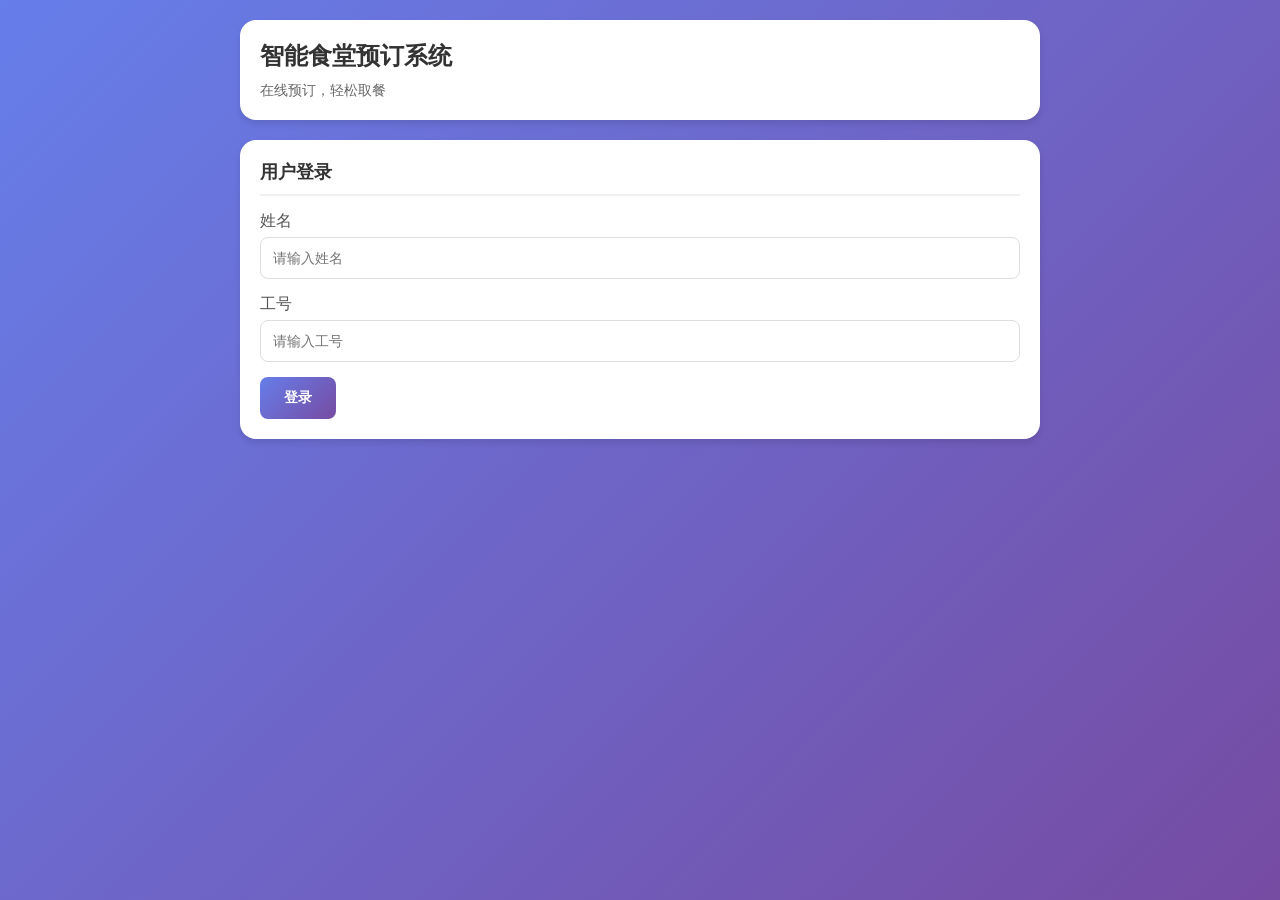
==== client/index.html @ bdd52564 "fix: 修复管理端设置失败和客户端登录问题 主要修复: 1. app.py - 静态文件配置移到 Flask 初始化时, 避免运行时修改不生效 2. app.py - 数据库初始化移到模块加载时, " ====
<!DOCTYPE html>
<html lang="zh-CN">
<head>
    <meta charset="UTF-8">
    <meta name="viewport" content="width=device-width, initial-scale=1.0">
    <title>智能食堂预订系统</title>
    <style>
        * {
            margin: 0;
            padding: 0;
            box-sizing: border-box;
        }
        
        body {
            font-family: -apple-system, BlinkMacSystemFont, 'Segoe UI', Roboto, 'Helvetica Neue', Arial, sans-serif;
            background: linear-gradient(135deg, #667eea 0%, #764ba2 100%);
            min-height: 100vh;
            padding: 20px;
        }
        
        .container {
            max-width: 800px;
            margin: 0 auto;
        }
        
        .header {
            background: white;
            border-radius: 16px;
            padding: 20px;
            margin-bottom: 20px;
            box-shadow: 0 4px 6px rgba(0,0,0,0.1);
        }
        
        .header h1 {
            color: #333;
            font-size: 24px;
            margin-bottom: 10px;
        }
        
        .header p {
            color: #666;
            font-size: 14px;
        }
        
        .card {
            background: white;
            border-radius: 16px;
            padding: 20px;
            margin-bottom: 20px;
            box-shadow: 0 4px 6px rgba(0,0,0,0.1);
        }
        
        .card-title {
            font-size: 18px;
            font-weight: 600;
            color: #333;
            margin-bottom: 15px;
            padding-bottom: 10px;
            border-bottom: 2px solid #f0f0f0;
        }
        
        .form-group {
            margin-bottom: 15px;
        }
        
        .form-group label {
            display: block;
            margin-bottom: 5px;
            color: #555;
            font-weight: 500;
        }
        
        .form-group input, .form-group select {
            width: 100%;
            padding: 12px;
            border: 1px solid #ddd;
            border-radius: 8px;
            font-size: 14px;
            transition: border-color 0.3s;
        }
        
        .form-group input:focus, .form-group select:focus {
            outline: none;
            border-color: #667eea;
        }
        
        .btn {
            background: linear-gradient(135deg, #667eea 0%, #764ba2 100%);
            color: white;
            border: none;
            padding: 12px 24px;
            border-radius: 8px;
            font-size: 14px;
            font-weight: 600;
            cursor: pointer;
            transition: transform 0.2s, box-shadow 0.2s;
        }
        
        .btn:hover {
            transform: translateY(-2px);
            box-shadow: 0 4px 12px rgba(102, 126, 234, 0.4);
        }
        
        .btn-secondary {
            background: #f5f5f5;
            color: #666;
        }
        
        .btn-secondary:hover {
            background: #e0e0e0;
            box-shadow: none;
            transform: none;
        }
        
        .message {
            padding: 12px;
            border-radius: 8px;
            margin-bottom: 15px;
            font-size: 14px;
        }
        
        .message.success {
            background: #d4edda;
            color: #155724;
            border: 1px solid #c3e6cb;
        }
        
        .message.error {
            background: #f8d7da;
            color: #721c24;
            border: 1px solid #f5c6cb;
        }
        
        .message.warning {
            background: #fff3cd;
            color: #856404;
            border: 1px solid #ffeeba;
        }
        
        .menu-grid {
            display: grid;
            grid-template-columns: repeat(auto-fill, minmax(200px, 1fr));
            gap: 15px;
        }
        
        .menu-item {
            border: 1px solid #f0f0f0;
            border-radius: 12px;
            padding: 15px;
            transition: box-shadow 0.3s;
        }
        
        .menu-item:hover {
            box-shadow: 0 4px 12px rgba(0,0,0,0.1);
        }
        
        .menu-item .name {
            font-size: 16px;
            font-weight: 600;
            color: #333;
            margin-bottom: 8px;
        }
        
        .menu-item .stock {
            font-size: 14px;
            color: #888;
            margin-bottom: 5px;
        }
        
        .menu-item .stock.low {
            color: #e74c3c;
            font-weight: 600;
        }
        
        .menu-item .limit {
            font-size: 12px;
            color: #aaa;
            margin-bottom: 5px;
        }
        
        .menu-item .nutrition {
            font-size: 12px;
            color: #27ae60;
            margin-bottom: 5px;
        }
        
        .menu-item .allergy {
            font-size: 12px;
            color: #e74c3c;
            margin-bottom: 10px;
        }
        
        .menu-item .actions {
            display: flex;
            align-items: center;
            gap: 10px;
        }
        
        .menu-item .quantity {
            width: 60px;
            padding: 6px;
            border: 1px solid #ddd;
            border-radius: 6px;
            text-align: center;
        }
        
        .search-bar {
            display: flex;
            gap: 10px;
            margin-bottom: 15px;
        }
        
        .search-bar input {
            flex: 1;
            padding: 12px;
            border: 1px solid #ddd;
            border-radius: 8px;
            font-size: 14px;
        }
        
        .order-list {
            margin-top: 15px;
        }
        
        .order-item {
            border: 1px solid #f0f0f0;
            border-radius: 12px;
            padding: 15px;
            margin-bottom: 10px;
        }
        
        .order-item .order-header {
            display: flex;
            justify-content: space-between;
            align-items: center;
            margin-bottom: 10px;
        }
        
        .order-item .order-id {
            font-size: 14px;
            font-weight: 600;
            color: #667eea;
        }
        
        .order-item .status {
            font-size: 12px;
            padding: 4px 8px;
            border-radius: 20px;
        }
        
        .status.pending {
            background: #fff3cd;
            color: #856404;
        }
        
        .status.taken {
            background: #d4edda;
            color: #155724;
        }
        
        .status.cancelled {
            background: #f8d7da;
            color: #721c24;
        }
        
        .status.overtime {
            background: #eee;
            color: #666;
        }
        
        .order-item .details {
            font-size: 14px;
            color: #666;
            margin-bottom: 5px;
        }
        
        .order-item .pickup-code {
            font-size: 16px;
            font-weight: 600;
            color: #e74c3c;
            margin-top: 10px;
            padding: 10px;
            background: #fafafa;
            border-radius: 8px;
            text-align: center;
        }
        
        .tabs {
            display: flex;
            gap: 10px;
            margin-bottom: 20px;
            overflow-x: auto;
        }
        
        .tab {
            padding: 10px 20px;
            border-radius: 8px;
            cursor: pointer;
            font-size: 14px;
            font-weight: 500;
            background: white;
            color: #666;
            transition: all 0.3s;
            white-space: nowrap;
        }
        
        .tab.active {
            background: linear-gradient(135deg, #667eea 0%, #764ba2 100%);
            color: white;
        }
        
        .hidden {
            display: none !important;
        }
        
        .user-info {
            display: flex;
            justify-content: space-between;
            align-items: center;
            margin-bottom: 15px;
        }
        
        .user-info .name {
            font-size: 16px;
            font-weight: 600;
            color: #333;
        }
        
        .user-info .employee-id {
            font-size: 14px;
            color: #888;
        }
        
        .user-info .logout {
            font-size: 13px;
            color: #e74c3c;
            cursor: pointer;
        }
        
        .loading {
            text-align: center;
            padding: 20px;
            color: #888;
        }
        
        .suggestion-card {
            background: linear-gradient(135deg, #e8f5e9 0%, #c8e6c9 100%);
            border-radius: 12px;
            padding: 15px;
            margin-bottom: 10px;
        }
        
        .suggestion-card .title {
            font-size: 14px;
            font-weight: 600;
            color: #155724;
            margin-bottom: 8px;
        }
        
        .suggestion-card .content {
            font-size: 13px;
            color: #2d5a34;
        }
        
        .reminder-modal {
            position: fixed;
            top: 50%;
            left: 50%;
            transform: translate(-50%, -50%);
            background: white;
            border-radius: 16px;
            padding: 30px;
            box-shadow: 0 10px 40px rgba(0,0,0,0.2);
            z-index: 1000;
            max-width: 400px;
            width: 90%;
        }
        
        .reminder-modal .close-btn {
            float: right;
            font-size: 24px;
            cursor: pointer;
            color: #999;
        }
        
        .reminder-modal .close-btn:hover {
            color: #333;
        }
        
        .reminder-modal h3 {
            color: #333;
            margin-bottom: 15px;
        }
        
        .reminder-modal .reminder-content {
            font-size: 14px;
            color: #666;
            line-height: 1.6;
        }
        
        .overlay {
            position: fixed;
            top: 0;
            left: 0;
            right: 0;
            bottom: 0;
            background: rgba(0,0,0,0.5);
            z-index: 999;
        }
        
        .history-filter {
            display: flex;
            gap: 10px;
            margin-bottom: 15px;
            flex-wrap: wrap;
        }
        
        .history-filter input {
            padding: 8px 12px;
            border: 1px solid #ddd;
            border-radius: 6px;
            font-size: 13px;
        }
    </style>
</head>
<body>
    <div class="container">
        <div class="header">
            <h1>智能食堂预订系统</h1>
            <p>在线预订，轻松取餐</p>
        </div>

        <div id="bind-section" class="card">
            <div class="card-title">用户登录</div>
            <div id="bind-message"></div>
            <div class="form-group">
                <label>姓名</label>
                <input type="text" id="bind-name" placeholder="请输入姓名">
            </div>
            <div class="form-group">
                <label>工号</label>
                <input type="text" id="bind-employee-id" placeholder="请输入工号">
            </div>
            <button class="btn" onclick="bindUser()">登录</button>
        </div>

        <div id="main-section" class="card hidden">
            <div class="user-info">
                <div>
                    <div class="name" id="user-name"></div>
                    <div class="employee-id" id="user-employee-id"></div>
                </div>
                <div class="logout" onclick="logout()">退出</div>
            </div>
            
            <div class="tabs">
                <div class="tab active" onclick="switchTab('menu')">今日菜单</div>
                <div class="tab" onclick="switchTab('order')">我的订单</div>
                <div class="tab" onclick="switchTab('history')">历史订单</div>
                <div class="tab" onclick="switchTab('health')">饮食建议</div>
            </div>

            <div id="menu-tab">
                <div class="search-bar">
                    <input type="text" id="search-input" placeholder="搜索菜品..." onkeyup="searchDish()">
                    <button class="btn" onclick="searchDish()">搜索</button>
                    <button class="btn btn-secondary" onclick="loadMenu()">刷新菜单</button>
                </div>
                <div id="search-results"></div>
                <div id="menu-container" class="menu-grid"></div>
                <div id="menu-loading" class="loading">加载中...</div>
            </div>

            <div id="order-tab" class="hidden">
                <button class="btn btn-secondary" onclick="loadOrders()">刷新订单</button>
                <div id="order-container" class="order-list"></div>
                <div id="order-loading" class="loading">加载中...</div>
            </div>

            <div id="history-tab" class="hidden">
                <div class="history-filter">
                    <input type="date" id="history-start" placeholder="开始日期">
                    <input type="date" id="history-end" placeholder="结束日期">
                    <button class="btn btn-secondary" onclick="loadOrderHistory()">查询</button>
                </div>
                <div id="history-container" class="order-list"></div>
                <div id="history-loading" class="loading">加载中...</div>
            </div>

            <div id="health-tab" class="hidden">
                <button class="btn btn-secondary" onclick="loadDietarySuggestion()">获取建议</button>
                <div id="suggestion-container"></div>
                <div id="suggestion-loading" class="loading">加载中...</div>
            </div>
        </div>
    </div>

    <div id="reminder-overlay" class="overlay hidden" onclick="closeReminder()"></div>
    <div id="reminder-modal" class="reminder-modal hidden">
        <span class="close-btn" onclick="closeReminder()">&times;</span>
        <h3>⏰ 取餐提醒</h3>
        <div id="reminder-content" class="reminder-content"></div>
    </div>

    <script>
        const API_BASE = '';
        let currentUserId = null;
        let currentUserName = null;
        let currentEmployeeId = null;
        let currentMenu = [];

        function showMessage(elementId, message, type) {
            const el = document.getElementById(elementId);
            el.innerHTML = `<div class="message ${type}">${message}</div>`;
            setTimeout(() => {
                el.innerHTML = '';
            }, 3000);
        }

        async function bindUser() {
            const name = document.getElementById('bind-name').value.trim();
            const employeeId = document.getElementById('bind-employee-id').value.trim();

            if (!name || !employeeId) {
                showMessage('bind-message', '请填写姓名和工号', 'error');
                return;
            }

            // 用工号作为 user_id，用户无需自己编 ID
            const userId = 'u_' + employeeId;

            try {
                const response = await fetch(`${API_BASE}/api/bind`, {
                    method: 'POST',
                    headers: { 'Content-Type': 'application/json' },
                    body: JSON.stringify({ user_id: userId, name, employee_id: employeeId })
                });
                const data = await response.json();

                if (data.success) {
                    showMessage('bind-message', data.message, 'success');
                    localStorage.setItem('canteen_user_id', userId);
                    localStorage.setItem('canteen_user_name', name);
                    localStorage.setItem('canteen_employee_id', employeeId);
                    login(userId, name, employeeId);
                } else {
                    showMessage('bind-message', data.message, 'error');
                }
            } catch (error) {
                showMessage('bind-message', '网络错误，请检查服务是否启动', 'error');
            }
        }

        function login(userId, name, employeeId) {
            currentUserId = userId;
            currentUserName = name;
            currentEmployeeId = employeeId;

            document.getElementById('user-name').textContent = `欢迎，${name}`;
            document.getElementById('user-employee-id').textContent = `工号：${employeeId}`;

            document.getElementById('bind-section').classList.add('hidden');
            document.getElementById('main-section').classList.remove('hidden');

            loadMenu();
            checkPickupReminder();
            setInterval(checkPickupReminder, 60000);
        }

        function logout() {
            localStorage.removeItem('canteen_user_id');
            localStorage.removeItem('canteen_user_name');
            localStorage.removeItem('canteen_employee_id');
            currentUserId = null;
            currentUserName = null;
            currentEmployeeId = null;

            document.getElementById('bind-section').classList.remove('hidden');
            document.getElementById('main-section').classList.add('hidden');
            document.getElementById('bind-name').value = '';
            document.getElementById('bind-employee-id').value = '';
        }

        async function loadMenu() {
            document.getElementById('menu-loading').classList.remove('hidden');
            document.getElementById('menu-container').innerHTML = '';
            document.getElementById('search-results').innerHTML = '';

            try {
                const response = await fetch(`${API_BASE}/api/menu`);
                const data = await response.json();

                if (data.success) {
                    currentMenu = data.data;
                    renderMenu(currentMenu);
                } else {
                    document.getElementById('menu-container').innerHTML = `<div class="loading">${data.message}</div>`;
                }
            } catch (error) {
                document.getElementById('menu-container').innerHTML = `<div class="loading">加载失败，请稍后重试</div>`;
            } finally {
                document.getElementById('menu-loading').classList.add('hidden');
            }
        }

        function renderMenu(dishes) {
            const container = document.getElementById('menu-container');
            container.innerHTML = '';

            if (dishes.length === 0) {
                container.innerHTML = `<div class="loading">今日暂无菜品</div>`;
                return;
            }

            dishes.forEach(dish => {
                const stockClass = dish.remaining <= 5 ? 'low' : '';
                const item = document.createElement('div');
                item.className = 'menu-item';
                
                let nutritionHtml = '';
                if (dish.nutrition_info) {
                    try {
                        const nutrition = JSON.parse(dish.nutrition_info);
                        nutritionHtml = `<div class="nutrition">热量: ${nutrition.cal || 0} kcal | 糖分: ${nutrition.sugar || 0}g</div>`;
                    } catch(e) {}
                }

                item.innerHTML = `
                    <div class="name">${dish.name}</div>
                    <div class="stock ${stockClass}">剩余 ${dish.remaining} 份</div>
                    <div class="limit">每人限购 ${dish.limit_per_person} 份</div>
                    ${nutritionHtml}
                    ${dish.allergy_tag ? `<div class="allergy">过敏原：${dish.allergy_tag}</div>` : ''}
                    <div class="actions">
                        <input type="number" class="quantity" value="1" min="1" max="${dish.limit_per_person}">
                        <button class="btn" onclick="placeOrder('${dish.name}', this)">下单</button>
                    </div>
                `;
                container.appendChild(item);
            });
        }

        async function searchDish() {
            const keyword = document.getElementById('search-input').value.trim();
            if (!keyword) {
                document.getElementById('search-results').innerHTML = '';
                renderMenu(currentMenu);
                return;
            }

            try {
                const response = await fetch(`${API_BASE}/api/search_dish?keyword=${encodeURIComponent(keyword)}`);
                const data = await response.json();

                if (data.success) {
                    if (data.type === 'exact' || data.type === 'single') {
                        const dish = currentMenu.find(d => d.name === data.dish);
                        renderMenu(dish ? [dish] : []);
                        document.getElementById('search-results').innerHTML = '';
                    } else if (data.type === 'multiple') {
                        document.getElementById('search-results').innerHTML = `
                            <div class="message warning">
                                找到多个匹配结果：${data.matches.join('、')}，请继续输入精确名称
                            </div>
                        `;
                        renderMenu(currentMenu.filter(d => data.matches.includes(d.name)));
                    }
                } else {
                    document.getElementById('search-results').innerHTML = `<div class="message error">${data.message}</div>`;
                    renderMenu([]);
                }
            } catch (error) {
                showMessage('search-results', '搜索失败', 'error');
            }
        }

        async function placeOrder(dishName, btnElement) {
            const quantityInput = btnElement.previousElementSibling;
            const quantity = parseInt(quantityInput.value);

            if (!currentUserId) {
                alert('请先绑定身份');
                return;
            }

            if (!quantity || quantity <= 0) {
                alert('请输入有效数量');
                return;
            }

            try {
                const response = await fetch(`${API_BASE}/api/order`, {
                    method: 'POST',
                    headers: { 'Content-Type': 'application/json' },
                    body: JSON.stringify({ user_id: currentUserId, dish_name: dishName, quantity })
                });
                const data = await response.json();

                if (data.success) {
                    alert(data.message);
                    loadMenu();
                    loadOrders();
                } else {
                    alert(data.message);
                }
            } catch (error) {
                alert('下单失败，请稍后重试');
            }
        }

        async function loadOrders() {
            if (!currentUserId) return;

            document.getElementById('order-loading').classList.remove('hidden');
            document.getElementById('order-container').innerHTML = '';

            try {
                const response = await fetch(`${API_BASE}/api/user_orders?user_id=${currentUserId}`);
                const data = await response.json();

                if (data.success) {
                    renderOrders(data.data);
                } else {
                    document.getElementById('order-container').innerHTML = `<div class="loading">${data.message}</div>`;
                }
            } catch (error) {
                document.getElementById('order-container').innerHTML = `<div class="loading">加载失败，请稍后重试</div>`;
            } finally {
                document.getElementById('order-loading').classList.add('hidden');
            }
        }

        function renderOrders(orders) {
            const container = document.getElementById('order-container');
            container.innerHTML = '';

            if (orders.length === 0) {
                container.innerHTML = `<div class="loading">今日暂无订单</div>`;
                return;
            }

            orders.forEach(order => {
                const item = document.createElement('div');
                item.className = 'order-item';
                item.innerHTML = `
                    <div class="order-header">
                        <span class="order-id">${order.order_id}</span>
                        <span class="status ${order.status}">${getStatusText(order.status)}</span>
                    </div>
                    <div class="details">菜品：${order.dish_name} × ${order.quantity}</div>
                    <div class="details">下单时间：${order.order_time}</div>
                    <div class="details">取餐截止：${order.take_deadline}</div>
                    ${order.status === 'pending' ? `<div class="pickup-code">取餐凭证：${order.pickup_code}</div>` : ''}
                `;
                container.appendChild(item);
            });
        }

        async function loadOrderHistory() {
            if (!currentUserId) return;

            const startDate = document.getElementById('history-start').value;
            const endDate = document.getElementById('history-end').value;

            document.getElementById('history-loading').classList.remove('hidden');
            document.getElementById('history-container').innerHTML = '';

            try {
                let url = `${API_BASE}/api/user_orders/history?user_id=${currentUserId}`;
                if (startDate) url += `&start_date=${startDate}`;
                if (endDate) url += `&end_date=${endDate}`;

                const response = await fetch(url);
                const data = await response.json();

                if (data.success) {
                    renderOrders(data.data);
                } else {
                    document.getElementById('history-container').innerHTML = `<div class="loading">${data.message}</div>`;
                }
            } catch (error) {
                document.getElementById('history-container').innerHTML = `<div class="loading">加载失败，请稍后重试</div>`;
            } finally {
                document.getElementById('history-loading').classList.add('hidden');
            }
        }

        async function loadDietarySuggestion() {
            if (!currentUserId) return;

            document.getElementById('suggestion-loading').classList.remove('hidden');
            document.getElementById('suggestion-container').innerHTML = '';

            try {
                const response = await fetch(`${API_BASE}/api/dietary_suggestion?user_id=${currentUserId}`);
                const data = await response.json();

                if (data.success) {
                    renderDietarySuggestion(data.data);
                } else {
                    document.getElementById('suggestion-container').innerHTML = `<div class="loading">${data.message}</div>`;
                }
            } catch (error) {
                document.getElementById('suggestion-container').innerHTML = `<div class="loading">加载失败，请稍后重试</div>`;
            } finally {
                document.getElementById('suggestion-loading').classList.add('hidden');
            }
        }

        function renderDietarySuggestion(data) {
            const container = document.getElementById('suggestion-container');
            
            let html = `
                <div class="suggestion-card">
                    <div class="title">今日摄入</div>
                    <div class="content">热量：${data.today_calories} kcal | 糖分：${data.today_sugar}g</div>
                </div>
            `;

            data.suggestions.forEach(suggestion => {
                html += `
                    <div class="suggestion-card">
                        <div class="title">饮食建议</div>
                        <div class="content">${suggestion}</div>
                    </div>
                `;
            });

            if (data.recommendations && data.recommendations.length > 0) {
                html += `
                    <div class="card-title">推荐菜品</div>
                    <div class="menu-grid">
                `;
                
                data.recommendations.forEach(dish => {
                    let nutritionHtml = '';
                    if (dish.nutrition_info) {
                        try {
                            const nutrition = JSON.parse(dish.nutrition_info);
                            nutritionHtml = `<div class="nutrition">热量: ${nutrition.cal || 0} kcal</div>`;
                        } catch(e) {}
                    }
                    
                    html += `
                        <div class="menu-item">
                            <div class="name">${dish.name}</div>
                            ${nutritionHtml}
                            ${dish.allergy_tag ? `<div class="allergy">过敏原：${dish.allergy_tag}</div>` : ''}
                        </div>
                    `;
                });
                
                html += `</div>`;
            }

            container.innerHTML = html;
        }

        async function checkPickupReminder() {
            if (!currentUserId) return;

            try {
                const response = await fetch(`${API_BASE}/api/user_orders?user_id=${currentUserId}`);
                const data = await response.json();

                if (data.success) {
                    const pendingOrders = data.data.filter(o => o.status === 'pending');
                    
                    if (pendingOrders.length > 0) {
                        const now = new Date();
                        
                        for (const order of pendingOrders) {
                            const deadline = new Date(order.take_deadline);
                            const diffMinutes = Math.floor((deadline - now) / 60000);
                            
                            if (diffMinutes <= 10 && diffMinutes > 0) {
                                showReminder(order);
                                break;
                            }
                        }
                    }
                }
            } catch (error) {
                console.log('检查提醒失败', error);
            }
        }

        function showReminder(order) {
            document.getElementById('reminder-content').innerHTML = `
                您有 ${order.quantity} 份 ${order.dish_name} 待取餐<br>
                取餐凭证：${order.pickup_code}<br>
                取餐截止：${order.take_deadline}
            `;
            document.getElementById('reminder-overlay').classList.remove('hidden');
            document.getElementById('reminder-modal').classList.remove('hidden');
        }

        function closeReminder() {
            document.getElementById('reminder-overlay').classList.add('hidden');
            document.getElementById('reminder-modal').classList.add('hidden');
        }

        function getStatusText(status) {
            const map = {
                'pending': '待取餐',
                'taken': '已取餐',
                'cancelled': '已取消',
                'overtime': '超时未取'
            };
            return map[status] || status;
        }

        function switchTab(tab) {
            document.querySelectorAll('.tab').forEach(t => t.classList.remove('active'));
            document.querySelector(`.tab[onclick="switchTab('${tab}')"]`).classList.add('active');

            document.getElementById('menu-tab').classList.add('hidden');
            document.getElementById('order-tab').classList.add('hidden');
            document.getElementById('history-tab').classList.add('hidden');
            document.getElementById('health-tab').classList.add('hidden');

            document.getElementById(`${tab}-tab`).classList.remove('hidden');

            if (tab === 'order') {
                loadOrders();
            } else if (tab === 'health') {
                loadDietarySuggestion();
            }
        }

        window.addEventListener('DOMContentLoaded', () => {
            const savedUserId = localStorage.getItem('canteen_user_id');
            const savedUserName = localStorage.getItem('canteen_user_name');
            const savedEmployeeId = localStorage.getItem('canteen_employee_id');

            if (savedUserId && savedUserName && savedEmployeeId) {
                login(savedUserId, savedUserName, savedEmployeeId);
            }
        });
    </script>
</body>
</html>
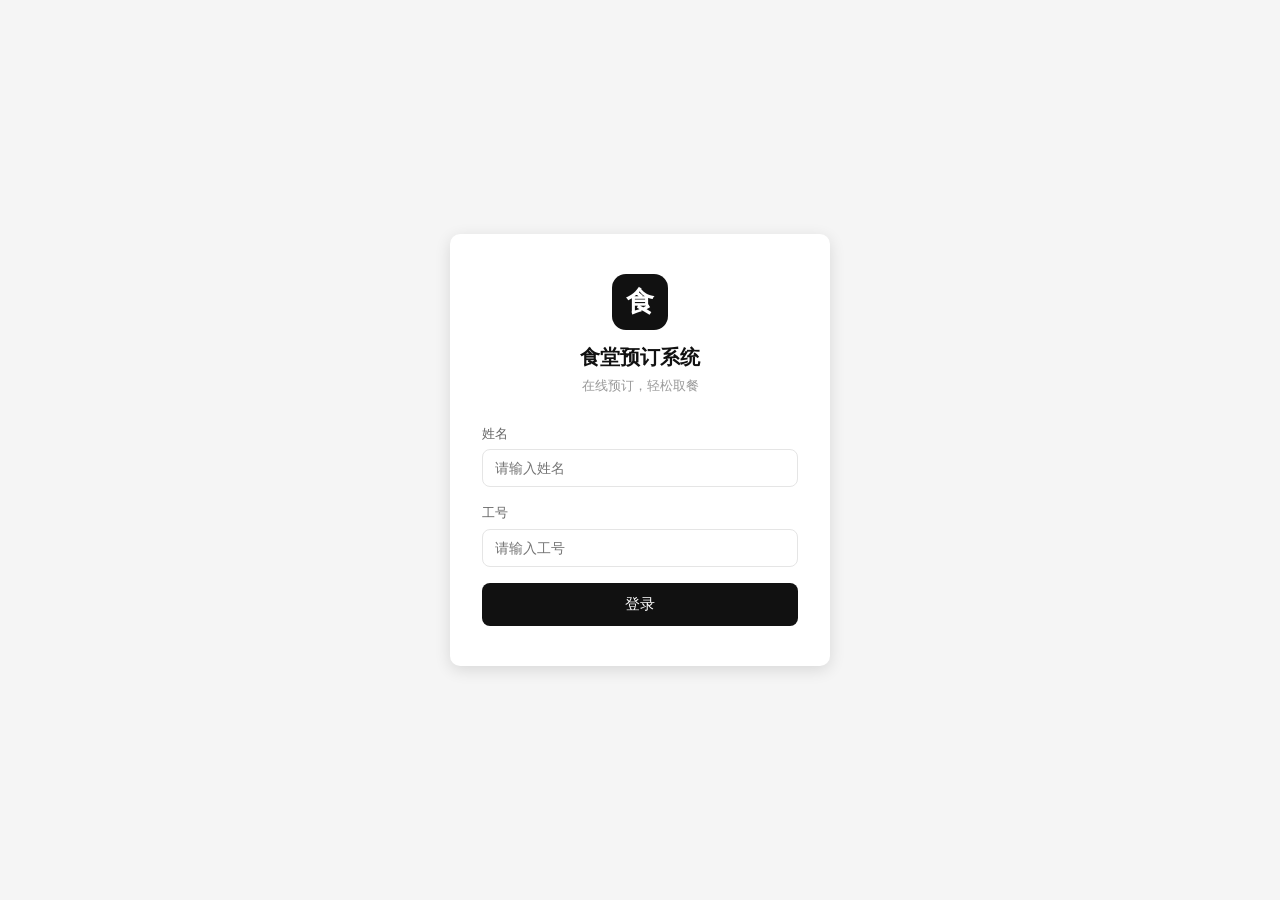
==== commit 36d7f7d9: "feat: 黑白主题 + 响应式双端 + 管理员绑定功能 任务1改动: 1. 黑白极简主题 - CSS 变量统一管理，去除彩色，强调用纯黑 2. 响应式双端 - 手机/电脑自适应，移动端侧边栏可抽屉式" ====
--- a/client/index.html
+++ b/client/index.html
@@ -3,940 +3,672 @@
 <head>
     <meta charset="UTF-8">
     <meta name="viewport" content="width=device-width, initial-scale=1.0">
-    <title>智能食堂预订系统</title>
+    <title>食堂预订系统</title>
     <style>
-        * {
-            margin: 0;
-            padding: 0;
-            box-sizing: border-box;
-        }
-        
+        :root {
+            --bg: #ffffff;
+            --bg-soft: #f5f5f5;
+            --bg-card: #ffffff;
+            --fg: #111111;
+            --fg-soft: #666666;
+            --fg-muted: #999999;
+            --border: #e5e5e5;
+            --border-soft: #f0f0f0;
+            --accent: #111111;
+            --accent-fg: #ffffff;
+            --danger: #dc2626;
+            --success: #16a34a;
+            --warning: #ca8a04;
+            --shadow: 0 1px 3px rgba(0,0,0,0.08);
+            --shadow-lg: 0 4px 16px rgba(0,0,0,0.12);
+            --radius: 10px;
+        }
+        * { margin:0; padding:0; box-sizing:border-box; }
         body {
-            font-family: -apple-system, BlinkMacSystemFont, 'Segoe UI', Roboto, 'Helvetica Neue', Arial, sans-serif;
-            background: linear-gradient(135deg, #667eea 0%, #764ba2 100%);
+            font-family: -apple-system, BlinkMacSystemFont, 'Segoe UI', 'PingFang SC', 'Microsoft YaHei', sans-serif;
+            background: var(--bg-soft);
+            color: var(--fg);
             min-height: 100vh;
+            font-size: 14px;
+            line-height: 1.5;
+        }
+        .container { max-width: 900px; margin: 0 auto; padding: 16px; }
+
+        /* 登录页 */
+        .bind-page {
+            min-height: 100vh;
+            display: flex;
+            align-items: center;
+            justify-content: center;
             padding: 20px;
         }
-        
-        .container {
-            max-width: 800px;
-            margin: 0 auto;
-        }
-        
-        .header {
-            background: white;
-            border-radius: 16px;
-            padding: 20px;
-            margin-bottom: 20px;
-            box-shadow: 0 4px 6px rgba(0,0,0,0.1);
-        }
-        
-        .header h1 {
-            color: #333;
-            font-size: 24px;
-            margin-bottom: 10px;
-        }
-        
-        .header p {
-            color: #666;
-            font-size: 14px;
-        }
-        
-        .card {
-            background: white;
-            border-radius: 16px;
-            padding: 20px;
-            margin-bottom: 20px;
-            box-shadow: 0 4px 6px rgba(0,0,0,0.1);
-        }
-        
-        .card-title {
-            font-size: 18px;
-            font-weight: 600;
-            color: #333;
-            margin-bottom: 15px;
-            padding-bottom: 10px;
-            border-bottom: 2px solid #f0f0f0;
-        }
-        
-        .form-group {
-            margin-bottom: 15px;
-        }
-        
+        .bind-card {
+            background: var(--bg-card);
+            border-radius: var(--radius);
+            box-shadow: var(--shadow-lg);
+            padding: 40px 32px;
+            width: 100%;
+            max-width: 380px;
+        }
+        .bind-card .logo { text-align: center; margin-bottom: 28px; }
+        .bind-card .logo .icon {
+            width: 56px; height: 56px;
+            background: var(--accent);
+            color: var(--accent-fg);
+            border-radius: 14px;
+            display: inline-flex;
+            align-items: center;
+            justify-content: center;
+            font-size: 28px;
+            font-weight: 700;
+            margin-bottom: 12px;
+        }
+        .bind-card .logo h1 { font-size: 20px; font-weight: 600; }
+        .bind-card .logo p { font-size: 13px; color: var(--fg-muted); margin-top: 4px; }
+
+        .form-group { margin-bottom: 16px; }
         .form-group label {
             display: block;
-            margin-bottom: 5px;
-            color: #555;
+            font-size: 13px;
+            color: var(--fg-soft);
+            margin-bottom: 6px;
             font-weight: 500;
         }
-        
-        .form-group input, .form-group select {
+        .form-group input {
             width: 100%;
-            padding: 12px;
-            border: 1px solid #ddd;
+            padding: 10px 12px;
+            border: 1px solid var(--border);
             border-radius: 8px;
             font-size: 14px;
-            transition: border-color 0.3s;
-        }
-        
-        .form-group input:focus, .form-group select:focus {
-            outline: none;
-            border-color: #667eea;
-        }
-        
+            background: var(--bg);
+            color: var(--fg);
+        }
+        .form-group input:focus { outline: none; border-color: var(--accent); }
+
         .btn {
-            background: linear-gradient(135deg, #667eea 0%, #764ba2 100%);
-            color: white;
+            display: inline-block;
+            padding: 10px 18px;
+            background: var(--accent);
+            color: var(--accent-fg);
             border: none;
-            padding: 12px 24px;
             border-radius: 8px;
             font-size: 14px;
+            font-weight: 500;
+            cursor: pointer;
+            transition: opacity 0.2s;
+        }
+        .btn:hover { opacity: 0.85; }
+        .btn-block { width: 100%; padding: 12px; font-size: 15px; }
+        .btn-outline { background: transparent; color: var(--fg); border: 1px solid var(--border); }
+        .btn-danger { background: var(--danger); color: #fff; }
+        .btn-sm { padding: 6px 12px; font-size: 12px; }
+
+        .message {
+            padding: 10px 14px;
+            border-radius: 8px;
+            margin-bottom: 16px;
+            font-size: 13px;
+        }
+        .message.success { background: #f0fdf4; color: var(--success); border: 1px solid #bbf7d0; }
+        .message.error { background: #fef2f2; color: var(--danger); border: 1px solid #fecaca; }
+
+        /* 主界面 */
+        .header {
+            background: var(--bg-card);
+            border-radius: var(--radius);
+            padding: 20px;
+            margin-bottom: 16px;
+            box-shadow: var(--shadow);
+            display: flex;
+            justify-content: space-between;
+            align-items: center;
+        }
+        .header h1 { font-size: 18px; font-weight: 600; }
+        .header p { font-size: 12px; color: var(--fg-muted); margin-top: 2px; }
+        .header .user-box { text-align: right; }
+        .header .user-box .name { font-weight: 600; font-size: 14px; }
+        .header .user-box .eid { font-size: 12px; color: var(--fg-muted); }
+        .header .user-box .logout {
+            font-size: 12px;
+            color: var(--fg-muted);
+            cursor: pointer;
+            margin-top: 4px;
+            text-decoration: underline;
+        }
+
+        .tabs {
+            display: flex;
+            background: var(--bg-card);
+            border-radius: var(--radius);
+            box-shadow: var(--shadow);
+            margin-bottom: 16px;
+            overflow: hidden;
+        }
+        .tab {
+            flex: 1;
+            padding: 12px;
+            text-align: center;
+            cursor: pointer;
+            font-size: 14px;
+            color: var(--fg-soft);
+            border-bottom: 3px solid transparent;
+            transition: all 0.2s;
+        }
+        .tab.active { color: var(--fg); border-bottom-color: var(--accent); font-weight: 600; }
+
+        .card {
+            background: var(--bg-card);
+            border-radius: var(--radius);
+            padding: 16px;
+            margin-bottom: 16px;
+            box-shadow: var(--shadow);
+        }
+        .card-title {
+            font-size: 15px;
             font-weight: 600;
-            cursor: pointer;
-            transition: transform 0.2s, box-shadow 0.2s;
-        }
-        
-        .btn:hover {
-            transform: translateY(-2px);
-            box-shadow: 0 4px 12px rgba(102, 126, 234, 0.4);
-        }
-        
-        .btn-secondary {
-            background: #f5f5f5;
-            color: #666;
-        }
-        
-        .btn-secondary:hover {
-            background: #e0e0e0;
-            box-shadow: none;
-            transform: none;
-        }
-        
-        .message {
-            padding: 12px;
+            margin-bottom: 12px;
+            padding-bottom: 10px;
+            border-bottom: 1px solid var(--border-soft);
+        }
+
+        .search-bar {
+            display: flex;
+            gap: 8px;
+            margin-bottom: 12px;
+        }
+        .search-bar input {
+            flex: 1;
+            padding: 10px 12px;
+            border: 1px solid var(--border);
             border-radius: 8px;
-            margin-bottom: 15px;
             font-size: 14px;
         }
-        
-        .message.success {
-            background: #d4edda;
-            color: #155724;
-            border: 1px solid #c3e6cb;
-        }
-        
-        .message.error {
-            background: #f8d7da;
-            color: #721c24;
-            border: 1px solid #f5c6cb;
-        }
-        
-        .message.warning {
-            background: #fff3cd;
-            color: #856404;
-            border: 1px solid #ffeeba;
-        }
-        
+
         .menu-grid {
             display: grid;
-            grid-template-columns: repeat(auto-fill, minmax(200px, 1fr));
-            gap: 15px;
-        }
-        
+            grid-template-columns: repeat(auto-fill, minmax(220px, 1fr));
+            gap: 12px;
+        }
         .menu-item {
-            border: 1px solid #f0f0f0;
-            border-radius: 12px;
-            padding: 15px;
-            transition: box-shadow 0.3s;
-        }
-        
-        .menu-item:hover {
-            box-shadow: 0 4px 12px rgba(0,0,0,0.1);
-        }
-        
-        .menu-item .name {
-            font-size: 16px;
-            font-weight: 600;
-            color: #333;
-            margin-bottom: 8px;
-        }
-        
-        .menu-item .stock {
-            font-size: 14px;
-            color: #888;
-            margin-bottom: 5px;
-        }
-        
-        .menu-item .stock.low {
-            color: #e74c3c;
-            font-weight: 600;
-        }
-        
-        .menu-item .limit {
-            font-size: 12px;
-            color: #aaa;
-            margin-bottom: 5px;
-        }
-        
-        .menu-item .nutrition {
-            font-size: 12px;
-            color: #27ae60;
-            margin-bottom: 5px;
-        }
-        
-        .menu-item .allergy {
-            font-size: 12px;
-            color: #e74c3c;
+            border: 1px solid var(--border-soft);
+            border-radius: 8px;
+            padding: 14px;
+            transition: box-shadow 0.2s;
+        }
+        .menu-item:hover { box-shadow: var(--shadow); }
+        .menu-item .name { font-size: 15px; font-weight: 600; margin-bottom: 6px; }
+        .menu-item .stock { font-size: 12px; color: var(--fg-soft); margin-bottom: 4px; }
+        .menu-item .stock.low { color: var(--danger); font-weight: 600; }
+        .menu-item .meta { font-size: 11px; color: var(--fg-muted); margin-bottom: 4px; }
+        .menu-item .actions { display: flex; align-items: center; gap: 8px; margin-top: 10px; }
+        .menu-item .qty {
+            width: 50px;
+            padding: 4px 8px;
+            border: 1px solid var(--border);
+            border-radius: 6px;
+            font-size: 13px;
+            text-align: center;
+        }
+
+        .order-item {
+            border: 1px solid var(--border-soft);
+            border-radius: 8px;
+            padding: 14px;
             margin-bottom: 10px;
         }
-        
-        .menu-item .actions {
-            display: flex;
-            align-items: center;
-            gap: 10px;
-        }
-        
-        .menu-item .quantity {
-            width: 60px;
-            padding: 6px;
-            border: 1px solid #ddd;
-            border-radius: 6px;
-            text-align: center;
-        }
-        
-        .search-bar {
-            display: flex;
-            gap: 10px;
-            margin-bottom: 15px;
-        }
-        
-        .search-bar input {
-            flex: 1;
-            padding: 12px;
-            border: 1px solid #ddd;
-            border-radius: 8px;
-            font-size: 14px;
-        }
-        
-        .order-list {
-            margin-top: 15px;
-        }
-        
-        .order-item {
-            border: 1px solid #f0f0f0;
-            border-radius: 12px;
-            padding: 15px;
-            margin-bottom: 10px;
-        }
-        
         .order-item .order-header {
             display: flex;
             justify-content: space-between;
             align-items: center;
-            margin-bottom: 10px;
-        }
-        
-        .order-item .order-id {
-            font-size: 14px;
+            margin-bottom: 8px;
+        }
+        .order-item .order-id { font-size: 14px; font-weight: 600; color: var(--accent); }
+        .order-item .details { font-size: 13px; color: var(--fg-soft); margin-bottom: 4px; }
+        .order-item .pickup-code {
+            font-size: 15px;
             font-weight: 600;
-            color: #667eea;
-        }
-        
-        .order-item .status {
-            font-size: 12px;
-            padding: 4px 8px;
-            border-radius: 20px;
-        }
-        
-        .status.pending {
-            background: #fff3cd;
-            color: #856404;
-        }
-        
-        .status.taken {
-            background: #d4edda;
-            color: #155724;
-        }
-        
-        .status.cancelled {
-            background: #f8d7da;
-            color: #721c24;
-        }
-        
-        .status.overtime {
-            background: #eee;
-            color: #666;
-        }
-        
-        .order-item .details {
-            font-size: 14px;
-            color: #666;
-            margin-bottom: 5px;
-        }
-        
-        .order-item .pickup-code {
-            font-size: 16px;
-            font-weight: 600;
-            color: #e74c3c;
-            margin-top: 10px;
-            padding: 10px;
-            background: #fafafa;
-            border-radius: 8px;
-            text-align: center;
-        }
-        
-        .tabs {
-            display: flex;
-            gap: 10px;
-            margin-bottom: 20px;
-            overflow-x: auto;
-        }
-        
-        .tab {
-            padding: 10px 20px;
-            border-radius: 8px;
-            cursor: pointer;
-            font-size: 14px;
+            color: var(--danger);
+            margin-top: 8px;
+            padding: 8px 12px;
+            background: var(--bg-soft);
+            border-radius: 6px;
+        }
+        .status-badge {
+            padding: 3px 10px;
+            border-radius: 12px;
+            font-size: 11px;
             font-weight: 500;
-            background: white;
-            color: #666;
-            transition: all 0.3s;
-            white-space: nowrap;
-        }
-        
-        .tab.active {
-            background: linear-gradient(135deg, #667eea 0%, #764ba2 100%);
-            color: white;
-        }
-        
-        .hidden {
-            display: none !important;
-        }
-        
-        .user-info {
-            display: flex;
-            justify-content: space-between;
+        }
+        .status-badge.pending { background: #fef3c7; color: #92400e; }
+        .status-badge.taken { background: #d1fae5; color: #065f46; }
+        .status-badge.cancelled { background: #fee2e2; color: #991b1b; }
+        .status-badge.overtime { background: #f3f4f6; color: #6b7280; }
+
+        .loading { text-align: center; padding: 30px; color: var(--fg-muted); font-size: 13px; }
+        .hidden { display: none !important; }
+
+        .suggestion-item {
+            padding: 10px 12px;
+            background: var(--bg-soft);
+            border-radius: 6px;
+            margin-bottom: 8px;
+            font-size: 13px;
+        }
+
+        .reminder-overlay {
+            display: none;
+            position: fixed;
+            top:0; left:0; right:0; bottom:0;
+            background: rgba(0,0,0,0.5);
+            z-index: 1000;
+            justify-content: center;
             align-items: center;
-            margin-bottom: 15px;
-        }
-        
-        .user-info .name {
-            font-size: 16px;
-            font-weight: 600;
-            color: #333;
-        }
-        
-        .user-info .employee-id {
-            font-size: 14px;
-            color: #888;
-        }
-        
-        .user-info .logout {
-            font-size: 13px;
-            color: #e74c3c;
-            cursor: pointer;
-        }
-        
-        .loading {
-            text-align: center;
             padding: 20px;
-            color: #888;
-        }
-        
-        .suggestion-card {
-            background: linear-gradient(135deg, #e8f5e9 0%, #c8e6c9 100%);
-            border-radius: 12px;
-            padding: 15px;
-            margin-bottom: 10px;
-        }
-        
-        .suggestion-card .title {
-            font-size: 14px;
-            font-weight: 600;
-            color: #155724;
-            margin-bottom: 8px;
-        }
-        
-        .suggestion-card .content {
-            font-size: 13px;
-            color: #2d5a34;
-        }
-        
+        }
+        .reminder-overlay.show { display: flex; }
         .reminder-modal {
-            position: fixed;
-            top: 50%;
-            left: 50%;
-            transform: translate(-50%, -50%);
-            background: white;
-            border-radius: 16px;
-            padding: 30px;
-            box-shadow: 0 10px 40px rgba(0,0,0,0.2);
-            z-index: 1000;
-            max-width: 400px;
-            width: 90%;
-        }
-        
+            background: var(--bg-card);
+            border-radius: var(--radius);
+            padding: 24px;
+            max-width: 360px;
+            width: 100%;
+            position: relative;
+        }
+        .reminder-modal h3 { margin-bottom: 12px; }
         .reminder-modal .close-btn {
-            float: right;
+            position: absolute;
+            top: 12px; right: 16px;
             font-size: 24px;
             cursor: pointer;
-            color: #999;
-        }
-        
-        .reminder-modal .close-btn:hover {
-            color: #333;
-        }
-        
-        .reminder-modal h3 {
-            color: #333;
-            margin-bottom: 15px;
-        }
-        
-        .reminder-modal .reminder-content {
-            font-size: 14px;
-            color: #666;
-            line-height: 1.6;
-        }
-        
-        .overlay {
-            position: fixed;
-            top: 0;
-            left: 0;
-            right: 0;
-            bottom: 0;
-            background: rgba(0,0,0,0.5);
-            z-index: 999;
-        }
-        
-        .history-filter {
-            display: flex;
-            gap: 10px;
-            margin-bottom: 15px;
-            flex-wrap: wrap;
-        }
-        
-        .history-filter input {
-            padding: 8px 12px;
-            border: 1px solid #ddd;
-            border-radius: 6px;
-            font-size: 13px;
+            color: var(--fg-muted);
+        }
+
+        @media (max-width: 600px) {
+            .menu-grid { grid-template-columns: 1fr; }
+            .header { flex-direction: column; gap: 10px; align-items: flex-start; }
+            .header .user-box { text-align: left; }
+            .tabs { flex-wrap: wrap; }
+            .tab { flex: 1 1 50%; }
         }
     </style>
 </head>
 <body>
-    <div class="container">
-        <div class="header">
-            <h1>智能食堂预订系统</h1>
+
+<!-- 登录页 -->
+<div id="bind-section" class="bind-page">
+    <div class="bind-card">
+        <div class="logo">
+            <div class="icon">食</div>
+            <h1>食堂预订系统</h1>
             <p>在线预订，轻松取餐</p>
         </div>
-
-        <div id="bind-section" class="card">
-            <div class="card-title">用户登录</div>
-            <div id="bind-message"></div>
-            <div class="form-group">
-                <label>姓名</label>
-                <input type="text" id="bind-name" placeholder="请输入姓名">
+        <div id="bind-message"></div>
+        <div class="form-group">
+            <label>姓名</label>
+            <input type="text" id="bind-name" placeholder="请输入姓名">
+        </div>
+        <div class="form-group">
+            <label>工号</label>
+            <input type="text" id="bind-employee-id" placeholder="请输入工号">
+        </div>
+        <button class="btn btn-block" onclick="bindUser()">登录</button>
+    </div>
+</div>
+
+<!-- 主界面 -->
+<div id="main-section" class="container hidden">
+    <div class="header">
+        <div>
+            <h1>食堂预订系统</h1>
+            <p>在线预订，轻松取餐</p>
+        </div>
+        <div class="user-box">
+            <div class="name" id="user-name"></div>
+            <div class="eid" id="user-employee-id"></div>
+            <div class="logout" onclick="logout()">退出登录</div>
+        </div>
+    </div>
+
+    <div class="tabs">
+        <div class="tab active" onclick="switchTab('menu')">今日菜单</div>
+        <div class="tab" onclick="switchTab('order')">我的订单</div>
+        <div class="tab" onclick="switchTab('history')">历史订单</div>
+        <div class="tab" onclick="switchTab('health')">饮食建议</div>
+    </div>
+
+    <div id="menu-tab">
+        <div class="card">
+            <div class="search-bar">
+                <input type="text" id="search-input" placeholder="搜索菜品..." onkeyup="searchDish()">
+                <button class="btn" onclick="searchDish()">搜索</button>
+                <button class="btn btn-outline" onclick="loadMenu()">刷新</button>
             </div>
-            <div class="form-group">
-                <label>工号</label>
-                <input type="text" id="bind-employee-id" placeholder="请输入工号">
+            <div id="search-results"></div>
+        </div>
+        <div id="menu-container" class="menu-grid"></div>
+        <div id="menu-loading" class="loading">加载中...</div>
+    </div>
+
+    <div id="order-tab" class="hidden">
+        <div class="card">
+            <div class="card-title">今日订单</div>
+            <div id="order-loading" class="loading">加载中...</div>
+            <div id="order-container"></div>
+        </div>
+    </div>
+
+    <div id="history-tab" class="hidden">
+        <div class="card">
+            <div class="card-title">历史订单</div>
+            <div class="search-bar">
+                <input type="date" id="history-start">
+                <input type="date" id="history-end">
+                <button class="btn" onclick="loadOrderHistory()">查询</button>
             </div>
-            <button class="btn" onclick="bindUser()">登录</button>
-        </div>
-
-        <div id="main-section" class="card hidden">
-            <div class="user-info">
-                <div>
-                    <div class="name" id="user-name"></div>
-                    <div class="employee-id" id="user-employee-id"></div>
+            <div id="history-loading" class="loading hidden">加载中...</div>
+            <div id="history-container"></div>
+        </div>
+    </div>
+
+    <div id="health-tab" class="hidden">
+        <div class="card">
+            <div class="card-title">健康饮食建议</div>
+            <button class="btn" onclick="loadDietarySuggestion()">获取建议</button>
+            <div id="suggestion-container" style="margin-top:16px"></div>
+            <div id="suggestion-loading" class="loading hidden">加载中...</div>
+        </div>
+    </div>
+</div>
+
+<div id="reminder-overlay" class="reminder-overlay" onclick="closeReminder()">
+    <div class="reminder-modal" onclick="event.stopPropagation()">
+        <span class="close-btn" onclick="closeReminder()">×</span>
+        <h3>取餐提醒</h3>
+        <div id="reminder-content"></div>
+    </div>
+</div>
+
+<script>
+    const API_BASE = '';
+    let currentUserId = null, currentUserName = null, currentEmployeeId = null, currentMenu = [];
+
+    function showMessage(elementId, message, type) {
+        const el = document.getElementById(elementId);
+        if (!el) return;
+        el.innerHTML = `<div class="message ${type}">${message}</div>`;
+        setTimeout(() => { el.innerHTML = ''; }, 3000);
+    }
+
+    function getStatusText(status) {
+        return {'pending':'待取餐','taken':'已取餐','cancelled':'已取消','overtime':'超时未取'}[status] || status;
+    }
+
+    async function bindUser() {
+        const name = document.getElementById('bind-name').value.trim();
+        const employeeId = document.getElementById('bind-employee-id').value.trim();
+        if (!name || !employeeId) { showMessage('bind-message','请填写姓名和工号','error'); return; }
+        const userId = 'u_' + employeeId;
+        try {
+            const resp = await fetch(`${API_BASE}/api/bind`, {
+                method:'POST', headers:{'Content-Type':'application/json'},
+                body: JSON.stringify({user_id:userId, name, employee_id:employeeId})
+            });
+            const data = await resp.json();
+            if (data.success) {
+                localStorage.setItem('canteen_user_id', userId);
+                localStorage.setItem('canteen_user_name', name);
+                localStorage.setItem('canteen_employee_id', employeeId);
+                login(userId, name, employeeId);
+            } else { showMessage('bind-message', data.message, 'error'); }
+        } catch (e) { showMessage('bind-message','网络错误，请检查服务是否启动','error'); }
+    }
+
+    function login(userId, name, employeeId) {
+        currentUserId = userId;
+        currentUserName = name;
+        currentEmployeeId = employeeId;
+        document.getElementById('user-name').textContent = name;
+        document.getElementById('user-employee-id').textContent = '工号：' + employeeId;
+        document.getElementById('bind-section').classList.add('hidden');
+        document.getElementById('main-section').classList.remove('hidden');
+        loadMenu();
+        checkPickupReminder();
+        setInterval(checkPickupReminder, 60000);
+    }
+
+    function logout() {
+        localStorage.removeItem('canteen_user_id');
+        localStorage.removeItem('canteen_user_name');
+        localStorage.removeItem('canteen_employee_id');
+        currentUserId = null;
+        document.getElementById('bind-section').classList.remove('hidden');
+        document.getElementById('main-section').classList.add('hidden');
+        document.getElementById('bind-name').value = '';
+        document.getElementById('bind-employee-id').value = '';
+    }
+
+    function switchTab(tab) {
+        document.querySelectorAll('.tab').forEach(t => t.classList.remove('active'));
+        document.querySelector(`.tab[onclick="switchTab('${tab}')"]`).classList.add('active');
+        ['menu','order','history','health'].forEach(t => document.getElementById(`${t}-tab`).classList.add('hidden'));
+        document.getElementById(`${tab}-tab`).classList.remove('hidden');
+        if (tab === 'order') loadOrders();
+        if (tab === 'health') loadDietarySuggestion();
+    }
+
+    async function loadMenu() {
+        document.getElementById('menu-loading').classList.remove('hidden');
+        document.getElementById('menu-container').innerHTML = '';
+        document.getElementById('search-results').innerHTML = '';
+        try {
+            const resp = await fetch(`${API_BASE}/api/menu`);
+            const data = await resp.json();
+            if (data.success) { currentMenu = data.data; renderMenu(currentMenu); }
+        } catch (e) {
+            document.getElementById('menu-container').innerHTML = '<div class="loading">加载失败，请稍后重试</div>';
+        }
+        document.getElementById('menu-loading').classList.add('hidden');
+    }
+
+    function renderMenu(dishes) {
+        const container = document.getElementById('menu-container');
+        container.innerHTML = '';
+        if (dishes.length === 0) { container.innerHTML = '<div class="loading">暂无菜品</div>'; return; }
+        dishes.forEach(d => {
+            const stockClass = d.remaining <= 5 ? 'low' : '';
+            let nutrition = '';
+            try {
+                if (d.nutrition_info) {
+                    const n = JSON.parse(d.nutrition_info);
+                    nutrition = `热量 ${n.cal}kcal · 糖 ${n.sugar}g`;
+                }
+            } catch(e) {}
+            const item = document.createElement('div');
+            item.className = 'menu-item';
+            item.innerHTML = `
+                <div class="name">${d.name}</div>
+                <div class="stock ${stockClass}">库存：${d.remaining} 份 · 限购 ${d.limit_per_person}</div>
+                ${nutrition ? `<div class="meta">${nutrition}</div>` : ''}
+                ${d.allergy_tag ? `<div class="meta" style="color:var(--danger)">过敏：${d.allergy_tag}</div>` : ''}
+                <div class="actions">
+                    <input type="number" class="qty" id="qty-${d.name}" value="1" min="1" max="${d.limit_per_person}">
+                    <button class="btn btn-sm" onclick="placeOrder('${d.name}')">下单</button>
+                </div>`;
+            container.appendChild(item);
+        });
+    }
+
+    async function searchDish() {
+        const keyword = document.getElementById('search-input').value.trim();
+        if (!keyword) { document.getElementById('search-results').innerHTML = ''; loadMenu(); return; }
+        try {
+            const resp = await fetch(`${API_BASE}/api/search_dish?keyword=${encodeURIComponent(keyword)}`);
+            const data = await resp.json();
+            const results = document.getElementById('search-results');
+            if (data.success && data.type === 'single') {
+                results.innerHTML = `<div class="message success">找到：${data.dish.name}（库存 ${data.dish.remaining}）</div>`;
+                renderMenu([data.dish]);
+            } else {
+                results.innerHTML = `<div class="message error">${data.message || '未找到'}</div>`;
+            }
+        } catch (e) { showMessage('search-results','搜索失败','error'); }
+    }
+
+    async function placeOrder(dishName) {
+        if (!currentUserId) { alert('请先登录'); return; }
+        const qty = parseInt(document.getElementById(`qty-${dishName}`).value) || 1;
+        try {
+            const resp = await fetch(`${API_BASE}/api/order`, {
+                method:'POST', headers:{'Content-Type':'application/json'},
+                body: JSON.stringify({user_id:currentUserId, dish_name:dishName, quantity:qty})
+            });
+            const data = await resp.json();
+            if (data.success) {
+                alert(data.message);
+                loadMenu();
+            } else {
+                alert(data.message);
+            }
+        } catch (e) { alert('下单失败'); }
+    }
+
+    async function loadOrders() {
+        if (!currentUserId) return;
+        document.getElementById('order-loading').classList.remove('hidden');
+        document.getElementById('order-container').innerHTML = '';
+        try {
+            const resp = await fetch(`${API_BASE}/api/user_orders?user_id=${currentUserId}`);
+            const data = await resp.json();
+            if (data.success) renderOrders(data.data);
+        } catch (e) {
+            document.getElementById('order-container').innerHTML = '<div class="loading">加载失败</div>';
+        }
+        document.getElementById('order-loading').classList.add('hidden');
+    }
+
+    function renderOrders(orders) {
+        const container = document.getElementById('order-container');
+        container.innerHTML = '';
+        if (orders.length === 0) { container.innerHTML = '<div class="loading">暂无订单</div>'; return; }
+        orders.forEach(o => {
+            const item = document.createElement('div');
+            item.className = 'order-item';
+            item.innerHTML = `
+                <div class="order-header">
+                    <span class="order-id">订单号：${o.order_id}</span>
+                    <span class="status-badge ${o.status}">${getStatusText(o.status)}</span>
                 </div>
-                <div class="logout" onclick="logout()">退出</div>
-            </div>
-            
-            <div class="tabs">
-                <div class="tab active" onclick="switchTab('menu')">今日菜单</div>
-                <div class="tab" onclick="switchTab('order')">我的订单</div>
-                <div class="tab" onclick="switchTab('history')">历史订单</div>
-                <div class="tab" onclick="switchTab('health')">饮食建议</div>
-            </div>
-
-            <div id="menu-tab">
-                <div class="search-bar">
-                    <input type="text" id="search-input" placeholder="搜索菜品..." onkeyup="searchDish()">
-                    <button class="btn" onclick="searchDish()">搜索</button>
-                    <button class="btn btn-secondary" onclick="loadMenu()">刷新菜单</button>
-                </div>
-                <div id="search-results"></div>
-                <div id="menu-container" class="menu-grid"></div>
-                <div id="menu-loading" class="loading">加载中...</div>
-            </div>
-
-            <div id="order-tab" class="hidden">
-                <button class="btn btn-secondary" onclick="loadOrders()">刷新订单</button>
-                <div id="order-container" class="order-list"></div>
-                <div id="order-loading" class="loading">加载中...</div>
-            </div>
-
-            <div id="history-tab" class="hidden">
-                <div class="history-filter">
-                    <input type="date" id="history-start" placeholder="开始日期">
-                    <input type="date" id="history-end" placeholder="结束日期">
-                    <button class="btn btn-secondary" onclick="loadOrderHistory()">查询</button>
-                </div>
-                <div id="history-container" class="order-list"></div>
-                <div id="history-loading" class="loading">加载中...</div>
-            </div>
-
-            <div id="health-tab" class="hidden">
-                <button class="btn btn-secondary" onclick="loadDietarySuggestion()">获取建议</button>
-                <div id="suggestion-container"></div>
-                <div id="suggestion-loading" class="loading">加载中...</div>
-            </div>
-        </div>
-    </div>
-
-    <div id="reminder-overlay" class="overlay hidden" onclick="closeReminder()"></div>
-    <div id="reminder-modal" class="reminder-modal hidden">
-        <span class="close-btn" onclick="closeReminder()">&times;</span>
-        <h3>⏰ 取餐提醒</h3>
-        <div id="reminder-content" class="reminder-content"></div>
-    </div>
-
-    <script>
-        const API_BASE = '';
-        let currentUserId = null;
-        let currentUserName = null;
-        let currentEmployeeId = null;
-        let currentMenu = [];
-
-        function showMessage(elementId, message, type) {
-            const el = document.getElementById(elementId);
-            el.innerHTML = `<div class="message ${type}">${message}</div>`;
-            setTimeout(() => {
-                el.innerHTML = '';
-            }, 3000);
-        }
-
-        async function bindUser() {
-            const name = document.getElementById('bind-name').value.trim();
-            const employeeId = document.getElementById('bind-employee-id').value.trim();
-
-            if (!name || !employeeId) {
-                showMessage('bind-message', '请填写姓名和工号', 'error');
-                return;
+                <div class="details">菜品：${o.dish_name} × ${o.quantity}</div>
+                <div class="details">下单时间：${o.order_time}</div>
+                <div class="details">取餐截止：${o.take_deadline}</div>
+                ${o.status === 'pending' ? `<div class="pickup-code">取餐凭证：${o.pickup_code}</div>` : ''}
+            `;
+            container.appendChild(item);
+        });
+    }
+
+    async function loadOrderHistory() {
+        if (!currentUserId) return;
+        const startDate = document.getElementById('history-start').value;
+        const endDate = document.getElementById('history-end').value;
+        document.getElementById('history-loading').classList.remove('hidden');
+        document.getElementById('history-container').innerHTML = '';
+        try {
+            let url = `${API_BASE}/api/user_orders/history?user_id=${currentUserId}`;
+            if (startDate) url += `&start_date=${startDate}`;
+            if (endDate) url += `&end_date=${endDate}`;
+            const resp = await fetch(url);
+            const data = await resp.json();
+            if (data.success) {
+                const container = document.getElementById('history-container');
+                if (data.data.length === 0) {
+                    container.innerHTML = '<div class="loading">暂无历史订单</div>';
+                } else {
+                    data.data.forEach(o => {
+                        const item = document.createElement('div');
+                        item.className = 'order-item';
+                        item.innerHTML = `
+                            <div class="order-header">
+                                <span class="order-id">订单号：${o.order_id}</span>
+                                <span class="status-badge ${o.status}">${getStatusText(o.status)}</span>
+                            </div>
+                            <div class="details">菜品：${o.dish_name} × ${o.quantity}</div>
+                            <div class="details">下单时间：${o.order_time}</div>`;
+                        container.appendChild(item);
+                    });
+                }
             }
-
-            // 用工号作为 user_id，用户无需自己编 ID
-            const userId = 'u_' + employeeId;
-
-            try {
-                const response = await fetch(`${API_BASE}/api/bind`, {
-                    method: 'POST',
-                    headers: { 'Content-Type': 'application/json' },
-                    body: JSON.stringify({ user_id: userId, name, employee_id: employeeId })
+        } catch (e) {
+            document.getElementById('history-container').innerHTML = '<div class="loading">加载失败</div>';
+        }
+        document.getElementById('history-loading').classList.add('hidden');
+    }
+
+    async function loadDietarySuggestion() {
+        if (!currentUserId) return;
+        document.getElementById('suggestion-loading').classList.remove('hidden');
+        document.getElementById('suggestion-container').innerHTML = '';
+        try {
+            const resp = await fetch(`${API_BASE}/api/dietary_suggestion?user_id=${currentUserId}`);
+            const data = await resp.json();
+            if (data.success) {
+                const container = document.getElementById('suggestion-container');
+                let html = '';
+                if (data.data.today_calories || data.data.today_sugar) {
+                    html += `<div class="suggestion-item">今日摄入：${data.data.today_calories} kcal · 糖 ${data.data.today_sugar}g</div>`;
+                }
+                data.data.suggestions.forEach(s => {
+                    html += `<div class="suggestion-item">${s}</div>`;
                 });
-                const data = await response.json();
-
-                if (data.success) {
-                    showMessage('bind-message', data.message, 'success');
-                    localStorage.setItem('canteen_user_id', userId);
-                    localStorage.setItem('canteen_user_name', name);
-                    localStorage.setItem('canteen_employee_id', employeeId);
-                    login(userId, name, employeeId);
-                } else {
-                    showMessage('bind-message', data.message, 'error');
+                if (data.data.recommendations.length > 0) {
+                    html += '<div class="card-title" style="margin-top:12px">推荐菜品</div>';
+                    data.data.recommendations.forEach(d => {
+                        html += `<div class="suggestion-item">${d.name}</div>`;
+                    });
                 }
-            } catch (error) {
-                showMessage('bind-message', '网络错误，请检查服务是否启动', 'error');
+                container.innerHTML = html || '<div class="loading">暂无建议</div>';
             }
-        }
-
-        function login(userId, name, employeeId) {
-            currentUserId = userId;
-            currentUserName = name;
-            currentEmployeeId = employeeId;
-
-            document.getElementById('user-name').textContent = `欢迎，${name}`;
-            document.getElementById('user-employee-id').textContent = `工号：${employeeId}`;
-
-            document.getElementById('bind-section').classList.add('hidden');
-            document.getElementById('main-section').classList.remove('hidden');
-
-            loadMenu();
-            checkPickupReminder();
-            setInterval(checkPickupReminder, 60000);
-        }
-
-        function logout() {
-            localStorage.removeItem('canteen_user_id');
-            localStorage.removeItem('canteen_user_name');
-            localStorage.removeItem('canteen_employee_id');
-            currentUserId = null;
-            currentUserName = null;
-            currentEmployeeId = null;
-
-            document.getElementById('bind-section').classList.remove('hidden');
-            document.getElementById('main-section').classList.add('hidden');
-            document.getElementById('bind-name').value = '';
-            document.getElementById('bind-employee-id').value = '';
-        }
-
-        async function loadMenu() {
-            document.getElementById('menu-loading').classList.remove('hidden');
-            document.getElementById('menu-container').innerHTML = '';
-            document.getElementById('search-results').innerHTML = '';
-
-            try {
-                const response = await fetch(`${API_BASE}/api/menu`);
-                const data = await response.json();
-
-                if (data.success) {
-                    currentMenu = data.data;
-                    renderMenu(currentMenu);
-                } else {
-                    document.getElementById('menu-container').innerHTML = `<div class="loading">${data.message}</div>`;
+        } catch (e) {
+            document.getElementById('suggestion-container').innerHTML = '<div class="loading">加载失败</div>';
+        }
+        document.getElementById('suggestion-loading').classList.add('hidden');
+    }
+
+    async function checkPickupReminder() {
+        if (!currentUserId) return;
+        try {
+            const resp = await fetch(`${API_BASE}/api/user_orders?user_id=${currentUserId}`);
+            const data = await resp.json();
+            if (data.success) {
+                const pending = data.data.filter(o => o.status === 'pending');
+                if (pending.length > 0) {
+                    const now = new Date();
+                    pending.forEach(o => {
+                        const deadline = new Date(o.take_deadline);
+                        const diff = (deadline - now) / 60000;
+                        if (diff > 0 && diff < 30) {
+                            document.getElementById('reminder-content').innerHTML = `
+                                <p>您有 ${pending.length} 个待取餐订单</p>
+                                <p style="margin-top:8px;color:var(--danger)">订单 ${o.order_id} 即将到取餐截止时间！</p>
+                                <p style="margin-top:8px">取餐码：${o.pickup_code}</p>`;
+                            document.getElementById('reminder-overlay').classList.add('show');
+                        }
+                    });
                 }
-            } catch (error) {
-                document.getElementById('menu-container').innerHTML = `<div class="loading">加载失败，请稍后重试</div>`;
-            } finally {
-                document.getElementById('menu-loading').classList.add('hidden');
             }
-        }
-
-        function renderMenu(dishes) {
-            const container = document.getElementById('menu-container');
-            container.innerHTML = '';
-
-            if (dishes.length === 0) {
-                container.innerHTML = `<div class="loading">今日暂无菜品</div>`;
-                return;
-            }
-
-            dishes.forEach(dish => {
-                const stockClass = dish.remaining <= 5 ? 'low' : '';
-                const item = document.createElement('div');
-                item.className = 'menu-item';
-                
-                let nutritionHtml = '';
-                if (dish.nutrition_info) {
-                    try {
-                        const nutrition = JSON.parse(dish.nutrition_info);
-                        nutritionHtml = `<div class="nutrition">热量: ${nutrition.cal || 0} kcal | 糖分: ${nutrition.sugar || 0}g</div>`;
-                    } catch(e) {}
-                }
-
-                item.innerHTML = `
-                    <div class="name">${dish.name}</div>
-                    <div class="stock ${stockClass}">剩余 ${dish.remaining} 份</div>
-                    <div class="limit">每人限购 ${dish.limit_per_person} 份</div>
-                    ${nutritionHtml}
-                    ${dish.allergy_tag ? `<div class="allergy">过敏原：${dish.allergy_tag}</div>` : ''}
-                    <div class="actions">
-                        <input type="number" class="quantity" value="1" min="1" max="${dish.limit_per_person}">
-                        <button class="btn" onclick="placeOrder('${dish.name}', this)">下单</button>
-                    </div>
-                `;
-                container.appendChild(item);
-            });
-        }
-
-        async function searchDish() {
-            const keyword = document.getElementById('search-input').value.trim();
-            if (!keyword) {
-                document.getElementById('search-results').innerHTML = '';
-                renderMenu(currentMenu);
-                return;
-            }
-
-            try {
-                const response = await fetch(`${API_BASE}/api/search_dish?keyword=${encodeURIComponent(keyword)}`);
-                const data = await response.json();
-
-                if (data.success) {
-                    if (data.type === 'exact' || data.type === 'single') {
-                        const dish = currentMenu.find(d => d.name === data.dish);
-                        renderMenu(dish ? [dish] : []);
-                        document.getElementById('search-results').innerHTML = '';
-                    } else if (data.type === 'multiple') {
-                        document.getElementById('search-results').innerHTML = `
-                            <div class="message warning">
-                                找到多个匹配结果：${data.matches.join('、')}，请继续输入精确名称
-                            </div>
-                        `;
-                        renderMenu(currentMenu.filter(d => data.matches.includes(d.name)));
-                    }
-                } else {
-                    document.getElementById('search-results').innerHTML = `<div class="message error">${data.message}</div>`;
-                    renderMenu([]);
-                }
-            } catch (error) {
-                showMessage('search-results', '搜索失败', 'error');
-            }
-        }
-
-        async function placeOrder(dishName, btnElement) {
-            const quantityInput = btnElement.previousElementSibling;
-            const quantity = parseInt(quantityInput.value);
-
-            if (!currentUserId) {
-                alert('请先绑定身份');
-                return;
-            }
-
-            if (!quantity || quantity <= 0) {
-                alert('请输入有效数量');
-                return;
-            }
-
-            try {
-                const response = await fetch(`${API_BASE}/api/order`, {
-                    method: 'POST',
-                    headers: { 'Content-Type': 'application/json' },
-                    body: JSON.stringify({ user_id: currentUserId, dish_name: dishName, quantity })
-                });
-                const data = await response.json();
-
-                if (data.success) {
-                    alert(data.message);
-                    loadMenu();
-                    loadOrders();
-                } else {
-                    alert(data.message);
-                }
-            } catch (error) {
-                alert('下单失败，请稍后重试');
-            }
-        }
-
-        async function loadOrders() {
-            if (!currentUserId) return;
-
-            document.getElementById('order-loading').classList.remove('hidden');
-            document.getElementById('order-container').innerHTML = '';
-
-            try {
-                const response = await fetch(`${API_BASE}/api/user_orders?user_id=${currentUserId}`);
-                const data = await response.json();
-
-                if (data.success) {
-                    renderOrders(data.data);
-                } else {
-                    document.getElementById('order-container').innerHTML = `<div class="loading">${data.message}</div>`;
-                }
-            } catch (error) {
-                document.getElementById('order-container').innerHTML = `<div class="loading">加载失败，请稍后重试</div>`;
-            } finally {
-                document.getElementById('order-loading').classList.add('hidden');
-            }
-        }
-
-        function renderOrders(orders) {
-            const container = document.getElementById('order-container');
-            container.innerHTML = '';
-
-            if (orders.length === 0) {
-                container.innerHTML = `<div class="loading">今日暂无订单</div>`;
-                return;
-            }
-
-            orders.forEach(order => {
-                const item = document.createElement('div');
-                item.className = 'order-item';
-                item.innerHTML = `
-                    <div class="order-header">
-                        <span class="order-id">${order.order_id}</span>
-                        <span class="status ${order.status}">${getStatusText(order.status)}</span>
-                    </div>
-                    <div class="details">菜品：${order.dish_name} × ${order.quantity}</div>
-                    <div class="details">下单时间：${order.order_time}</div>
-                    <div class="details">取餐截止：${order.take_deadline}</div>
-                    ${order.status === 'pending' ? `<div class="pickup-code">取餐凭证：${order.pickup_code}</div>` : ''}
-                `;
-                container.appendChild(item);
-            });
-        }
-
-        async function loadOrderHistory() {
-            if (!currentUserId) return;
-
-            const startDate = document.getElementById('history-start').value;
-            const endDate = document.getElementById('history-end').value;
-
-            document.getElementById('history-loading').classList.remove('hidden');
-            document.getElementById('history-container').innerHTML = '';
-
-            try {
-                let url = `${API_BASE}/api/user_orders/history?user_id=${currentUserId}`;
-                if (startDate) url += `&start_date=${startDate}`;
-                if (endDate) url += `&end_date=${endDate}`;
-
-                const response = await fetch(url);
-                const data = await response.json();
-
-                if (data.success) {
-                    renderOrders(data.data);
-                } else {
-                    document.getElementById('history-container').innerHTML = `<div class="loading">${data.message}</div>`;
-                }
-            } catch (error) {
-                document.getElementById('history-container').innerHTML = `<div class="loading">加载失败，请稍后重试</div>`;
-            } finally {
-                document.getElementById('history-loading').classList.add('hidden');
-            }
-        }
-
-        async function loadDietarySuggestion() {
-            if (!currentUserId) return;
-
-            document.getElementById('suggestion-loading').classList.remove('hidden');
-            document.getElementById('suggestion-container').innerHTML = '';
-
-            try {
-                const response = await fetch(`${API_BASE}/api/dietary_suggestion?user_id=${currentUserId}`);
-                const data = await response.json();
-
-                if (data.success) {
-                    renderDietarySuggestion(data.data);
-                } else {
-                    document.getElementById('suggestion-container').innerHTML = `<div class="loading">${data.message}</div>`;
-                }
-            } catch (error) {
-                document.getElementById('suggestion-container').innerHTML = `<div class="loading">加载失败，请稍后重试</div>`;
-            } finally {
-                document.getElementById('suggestion-loading').classList.add('hidden');
-            }
-        }
-
-        function renderDietarySuggestion(data) {
-            const container = document.getElementById('suggestion-container');
-            
-            let html = `
-                <div class="suggestion-card">
-                    <div class="title">今日摄入</div>
-                    <div class="content">热量：${data.today_calories} kcal | 糖分：${data.today_sugar}g</div>
-                </div>
-            `;
-
-            data.suggestions.forEach(suggestion => {
-                html += `
-                    <div class="suggestion-card">
-                        <div class="title">饮食建议</div>
-                        <div class="content">${suggestion}</div>
-                    </div>
-                `;
-            });
-
-            if (data.recommendations && data.recommendations.length > 0) {
-                html += `
-                    <div class="card-title">推荐菜品</div>
-                    <div class="menu-grid">
-                `;
-                
-                data.recommendations.forEach(dish => {
-                    let nutritionHtml = '';
-                    if (dish.nutrition_info) {
-                        try {
-                            const nutrition = JSON.parse(dish.nutrition_info);
-                            nutritionHtml = `<div class="nutrition">热量: ${nutrition.cal || 0} kcal</div>`;
-                        } catch(e) {}
-                    }
-                    
-                    html += `
-                        <div class="menu-item">
-                            <div class="name">${dish.name}</div>
-                            ${nutritionHtml}
-                            ${dish.allergy_tag ? `<div class="allergy">过敏原：${dish.allergy_tag}</div>` : ''}
-                        </div>
-                    `;
-                });
-                
-                html += `</div>`;
-            }
-
-            container.innerHTML = html;
-        }
-
-        async function checkPickupReminder() {
-            if (!currentUserId) return;
-
-            try {
-                const response = await fetch(`${API_BASE}/api/user_orders?user_id=${currentUserId}`);
-                const data = await response.json();
-
-                if (data.success) {
-                    const pendingOrders = data.data.filter(o => o.status === 'pending');
-                    
-                    if (pendingOrders.length > 0) {
-                        const now = new Date();
-                        
-                        for (const order of pendingOrders) {
-                            const deadline = new Date(order.take_deadline);
-                            const diffMinutes = Math.floor((deadline - now) / 60000);
-                            
-                            if (diffMinutes <= 10 && diffMinutes > 0) {
-                                showReminder(order);
-                                break;
-                            }
-                        }
-                    }
-                }
-            } catch (error) {
-                console.log('检查提醒失败', error);
-            }
-        }
-
-        function showReminder(order) {
-            document.getElementById('reminder-content').innerHTML = `
-                您有 ${order.quantity} 份 ${order.dish_name} 待取餐<br>
-                取餐凭证：${order.pickup_code}<br>
-                取餐截止：${order.take_deadline}
-            `;
-            document.getElementById('reminder-overlay').classList.remove('hidden');
-            document.getElementById('reminder-modal').classList.remove('hidden');
-        }
-
-        function closeReminder() {
-            document.getElementById('reminder-overlay').classList.add('hidden');
-            document.getElementById('reminder-modal').classList.add('hidden');
-        }
-
-        function getStatusText(status) {
-            const map = {
-                'pending': '待取餐',
-                'taken': '已取餐',
-                'cancelled': '已取消',
-                'overtime': '超时未取'
-            };
-            return map[status] || status;
-        }
-
-        function switchTab(tab) {
-            document.querySelectorAll('.tab').forEach(t => t.classList.remove('active'));
-            document.querySelector(`.tab[onclick="switchTab('${tab}')"]`).classList.add('active');
-
-            document.getElementById('menu-tab').classList.add('hidden');
-            document.getElementById('order-tab').classList.add('hidden');
-            document.getElementById('history-tab').classList.add('hidden');
-            document.getElementById('health-tab').classList.add('hidden');
-
-            document.getElementById(`${tab}-tab`).classList.remove('hidden');
-
-            if (tab === 'order') {
-                loadOrders();
-            } else if (tab === 'health') {
-                loadDietarySuggestion();
-            }
-        }
-
-        window.addEventListener('DOMContentLoaded', () => {
-            const savedUserId = localStorage.getItem('canteen_user_id');
-            const savedUserName = localStorage.getItem('canteen_user_name');
-            const savedEmployeeId = localStorage.getItem('canteen_employee_id');
-
-            if (savedUserId && savedUserName && savedEmployeeId) {
-                login(savedUserId, savedUserName, savedEmployeeId);
-            }
-        });
-    </script>
+        } catch (e) {}
+    }
+
+    function closeReminder() { document.getElementById('reminder-overlay').classList.remove('show'); }
+
+    window.addEventListener('DOMContentLoaded', () => {
+        const savedUserId = localStorage.getItem('canteen_user_id');
+        const savedUserName = localStorage.getItem('canteen_user_name');
+        const savedEmployeeId = localStorage.getItem('canteen_employee_id');
+        if (savedUserId && savedUserName && savedEmployeeId) {
+            login(savedUserId, savedUserName, savedEmployeeId);
+        }
+    });
+</script>
 </body>
-</html>+</html>
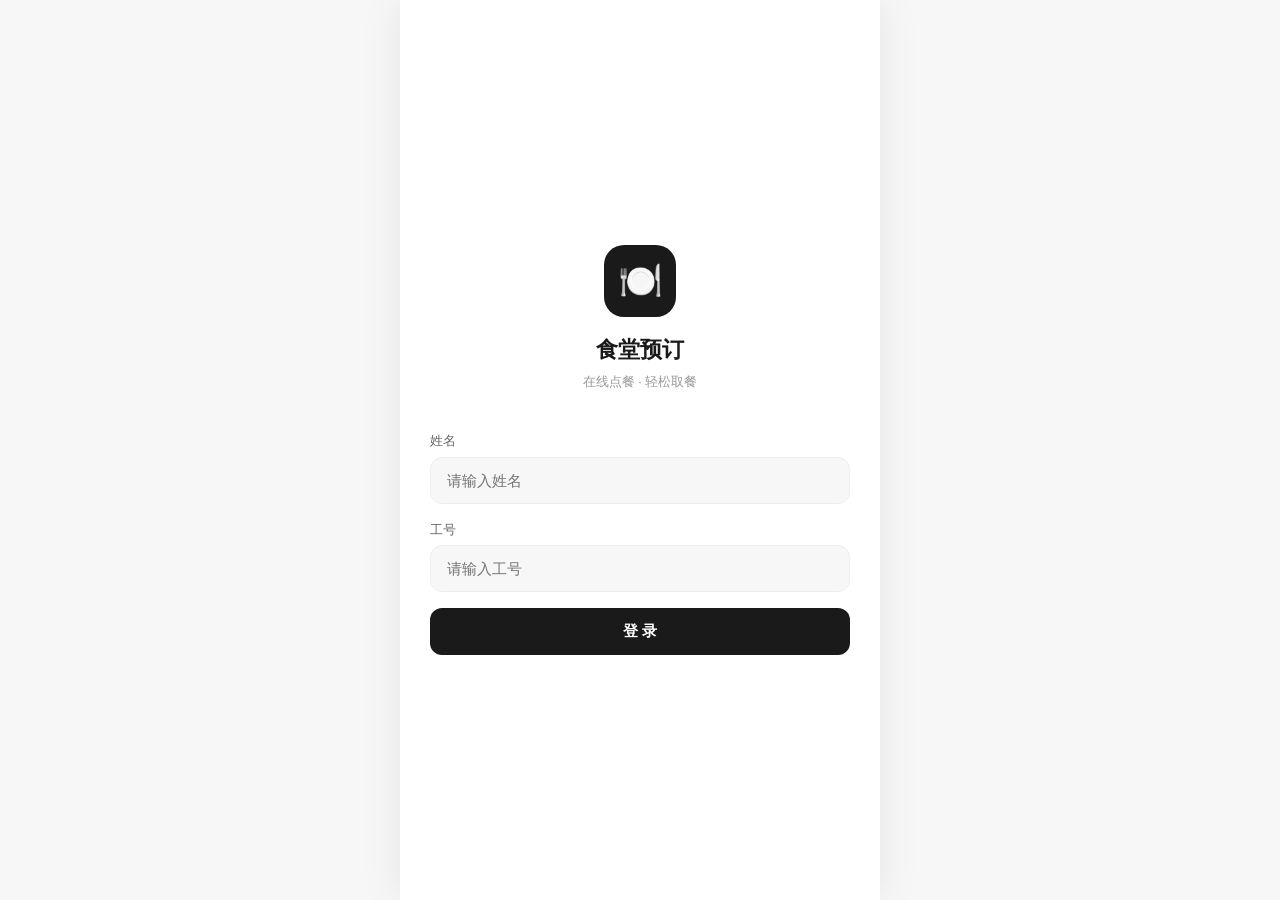
==== commit 47fc86bb: "feat: redesign 参考美团饿了么重写 - 分类/价格/购物车/营业额 后端增强: - 菜品新增分类(热菜/素菜/主食/汤)、价格、描述、emoji图标 - 新增 /api/categori" ====
--- a/client/index.html
+++ b/client/index.html
@@ -2,28 +2,26 @@
 <html lang="zh-CN">
 <head>
     <meta charset="UTF-8">
-    <meta name="viewport" content="width=device-width, initial-scale=1.0">
-    <title>食堂预订系统</title>
+    <meta name="viewport" content="width=device-width, initial-scale=1.0, maximum-scale=1.0, user-scalable=no">
+    <title>食堂预订</title>
     <style>
         :root {
             --bg: #ffffff;
-            --bg-soft: #f5f5f5;
+            --bg-soft: #f7f7f7;
             --bg-card: #ffffff;
-            --fg: #111111;
-            --fg-soft: #666666;
-            --fg-muted: #999999;
-            --border: #e5e5e5;
-            --border-soft: #f0f0f0;
-            --accent: #111111;
-            --accent-fg: #ffffff;
+            --fg: #1a1a1a;
+            --fg-soft: #666;
+            --fg-muted: #999;
+            --border: #eee;
+            --accent: #1a1a1a;
+            --accent-fg: #fff;
             --danger: #dc2626;
             --success: #16a34a;
-            --warning: #ca8a04;
-            --shadow: 0 1px 3px rgba(0,0,0,0.08);
-            --shadow-lg: 0 4px 16px rgba(0,0,0,0.12);
-            --radius: 10px;
+            --warning: #f59e0b;
+            --shadow: 0 2px 8px rgba(0,0,0,0.06);
+            --radius: 12px;
         }
-        * { margin:0; padding:0; box-sizing:border-box; }
+        * { margin:0; padding:0; box-sizing:border-box; -webkit-tap-highlight-color:transparent; }
         body {
             font-family: -apple-system, BlinkMacSystemFont, 'Segoe UI', 'PingFang SC', 'Microsoft YaHei', sans-serif;
             background: var(--bg-soft);
@@ -32,641 +30,510 @@
             font-size: 14px;
             line-height: 1.5;
         }
-        .container { max-width: 900px; margin: 0 auto; padding: 16px; }
+        .app { max-width: 500px; margin: 0 auto; min-height: 100vh; background: var(--bg-soft); position: relative; }
 
         /* 登录页 */
-        .bind-page {
-            min-height: 100vh;
-            display: flex;
-            align-items: center;
-            justify-content: center;
-            padding: 20px;
-        }
-        .bind-card {
-            background: var(--bg-card);
-            border-radius: var(--radius);
-            box-shadow: var(--shadow-lg);
-            padding: 40px 32px;
-            width: 100%;
-            max-width: 380px;
-        }
-        .bind-card .logo { text-align: center; margin-bottom: 28px; }
-        .bind-card .logo .icon {
-            width: 56px; height: 56px;
-            background: var(--accent);
-            color: var(--accent-fg);
-            border-radius: 14px;
-            display: inline-flex;
-            align-items: center;
-            justify-content: center;
-            font-size: 28px;
-            font-weight: 700;
-            margin-bottom: 12px;
-        }
-        .bind-card .logo h1 { font-size: 20px; font-weight: 600; }
-        .bind-card .logo p { font-size: 13px; color: var(--fg-muted); margin-top: 4px; }
-
+        .login-page { min-height: 100vh; display: flex; flex-direction: column; justify-content: center; padding: 30px; background: var(--bg); }
+        .login-logo { text-align: center; margin-bottom: 40px; }
+        .login-logo .icon { width: 72px; height: 72px; margin: 0 auto 16px; background: var(--accent); color: var(--accent-fg); border-radius: 20px; display: flex; align-items: center; justify-content: center; font-size: 36px; }
+        .login-logo h1 { font-size: 22px; font-weight: 700; }
+        .login-logo p { color: var(--fg-muted); font-size: 13px; margin-top: 6px; }
         .form-group { margin-bottom: 16px; }
-        .form-group label {
-            display: block;
-            font-size: 13px;
-            color: var(--fg-soft);
-            margin-bottom: 6px;
-            font-weight: 500;
-        }
-        .form-group input {
-            width: 100%;
-            padding: 10px 12px;
-            border: 1px solid var(--border);
-            border-radius: 8px;
-            font-size: 14px;
-            background: var(--bg);
-            color: var(--fg);
-        }
-        .form-group input:focus { outline: none; border-color: var(--accent); }
-
-        .btn {
-            display: inline-block;
-            padding: 10px 18px;
-            background: var(--accent);
-            color: var(--accent-fg);
-            border: none;
-            border-radius: 8px;
-            font-size: 14px;
-            font-weight: 500;
-            cursor: pointer;
-            transition: opacity 0.2s;
-        }
-        .btn:hover { opacity: 0.85; }
-        .btn-block { width: 100%; padding: 12px; font-size: 15px; }
-        .btn-outline { background: transparent; color: var(--fg); border: 1px solid var(--border); }
-        .btn-danger { background: var(--danger); color: #fff; }
-        .btn-sm { padding: 6px 12px; font-size: 12px; }
-
-        .message {
-            padding: 10px 14px;
-            border-radius: 8px;
-            margin-bottom: 16px;
-            font-size: 13px;
-        }
-        .message.success { background: #f0fdf4; color: var(--success); border: 1px solid #bbf7d0; }
-        .message.error { background: #fef2f2; color: var(--danger); border: 1px solid #fecaca; }
+        .form-group label { display: block; font-size: 13px; color: var(--fg-soft); margin-bottom: 6px; font-weight: 500; }
+        .form-group input { width: 100%; padding: 14px 16px; border: 1px solid var(--border); border-radius: var(--radius); font-size: 15px; background: var(--bg-soft); transition: all .2s; }
+        .form-group input:focus { outline: none; border-color: var(--accent); background: var(--bg); }
+        .btn { width: 100%; padding: 14px; background: var(--accent); color: var(--accent-fg); border: none; border-radius: var(--radius); font-size: 15px; font-weight: 600; cursor: pointer; transition: opacity .2s; }
+        .btn:active { opacity: 0.8; }
+        .btn:disabled { opacity: 0.5; }
+        .msg { padding: 10px 14px; border-radius: 8px; font-size: 13px; margin-bottom: 12px; }
+        .msg.error { background: #fef2f2; color: var(--danger); }
+        .msg.success { background: #f0fdf4; color: var(--success); }
 
         /* 主界面 */
-        .header {
-            background: var(--bg-card);
-            border-radius: var(--radius);
-            padding: 20px;
-            margin-bottom: 16px;
-            box-shadow: var(--shadow);
-            display: flex;
-            justify-content: space-between;
-            align-items: center;
-        }
-        .header h1 { font-size: 18px; font-weight: 600; }
-        .header p { font-size: 12px; color: var(--fg-muted); margin-top: 2px; }
-        .header .user-box { text-align: right; }
-        .header .user-box .name { font-weight: 600; font-size: 14px; }
-        .header .user-box .eid { font-size: 12px; color: var(--fg-muted); }
-        .header .user-box .logout {
-            font-size: 12px;
-            color: var(--fg-muted);
-            cursor: pointer;
-            margin-top: 4px;
-            text-decoration: underline;
-        }
-
-        .tabs {
-            display: flex;
-            background: var(--bg-card);
-            border-radius: var(--radius);
-            box-shadow: var(--shadow);
-            margin-bottom: 16px;
-            overflow: hidden;
-        }
-        .tab {
-            flex: 1;
-            padding: 12px;
-            text-align: center;
-            cursor: pointer;
-            font-size: 14px;
-            color: var(--fg-soft);
-            border-bottom: 3px solid transparent;
-            transition: all 0.2s;
-        }
-        .tab.active { color: var(--fg); border-bottom-color: var(--accent); font-weight: 600; }
-
-        .card {
-            background: var(--bg-card);
-            border-radius: var(--radius);
-            padding: 16px;
-            margin-bottom: 16px;
-            box-shadow: var(--shadow);
-        }
-        .card-title {
-            font-size: 15px;
-            font-weight: 600;
-            margin-bottom: 12px;
-            padding-bottom: 10px;
-            border-bottom: 1px solid var(--border-soft);
-        }
-
-        .search-bar {
-            display: flex;
-            gap: 8px;
-            margin-bottom: 12px;
-        }
-        .search-bar input {
-            flex: 1;
-            padding: 10px 12px;
-            border: 1px solid var(--border);
-            border-radius: 8px;
-            font-size: 14px;
-        }
-
-        .menu-grid {
-            display: grid;
-            grid-template-columns: repeat(auto-fill, minmax(220px, 1fr));
-            gap: 12px;
-        }
-        .menu-item {
-            border: 1px solid var(--border-soft);
-            border-radius: 8px;
-            padding: 14px;
-            transition: box-shadow 0.2s;
-        }
-        .menu-item:hover { box-shadow: var(--shadow); }
-        .menu-item .name { font-size: 15px; font-weight: 600; margin-bottom: 6px; }
-        .menu-item .stock { font-size: 12px; color: var(--fg-soft); margin-bottom: 4px; }
-        .menu-item .stock.low { color: var(--danger); font-weight: 600; }
-        .menu-item .meta { font-size: 11px; color: var(--fg-muted); margin-bottom: 4px; }
-        .menu-item .actions { display: flex; align-items: center; gap: 8px; margin-top: 10px; }
-        .menu-item .qty {
-            width: 50px;
-            padding: 4px 8px;
-            border: 1px solid var(--border);
-            border-radius: 6px;
-            font-size: 13px;
-            text-align: center;
-        }
-
-        .order-item {
-            border: 1px solid var(--border-soft);
-            border-radius: 8px;
-            padding: 14px;
-            margin-bottom: 10px;
-        }
-        .order-item .order-header {
-            display: flex;
-            justify-content: space-between;
-            align-items: center;
-            margin-bottom: 8px;
-        }
-        .order-item .order-id { font-size: 14px; font-weight: 600; color: var(--accent); }
-        .order-item .details { font-size: 13px; color: var(--fg-soft); margin-bottom: 4px; }
-        .order-item .pickup-code {
-            font-size: 15px;
-            font-weight: 600;
-            color: var(--danger);
-            margin-top: 8px;
-            padding: 8px 12px;
-            background: var(--bg-soft);
-            border-radius: 6px;
-        }
-        .status-badge {
-            padding: 3px 10px;
-            border-radius: 12px;
-            font-size: 11px;
-            font-weight: 500;
-        }
-        .status-badge.pending { background: #fef3c7; color: #92400e; }
-        .status-badge.taken { background: #d1fae5; color: #065f46; }
-        .status-badge.cancelled { background: #fee2e2; color: #991b1b; }
-        .status-badge.overtime { background: #f3f4f6; color: #6b7280; }
-
-        .loading { text-align: center; padding: 30px; color: var(--fg-muted); font-size: 13px; }
-        .hidden { display: none !important; }
-
-        .suggestion-item {
-            padding: 10px 12px;
-            background: var(--bg-soft);
-            border-radius: 6px;
-            margin-bottom: 8px;
-            font-size: 13px;
-        }
-
-        .reminder-overlay {
-            display: none;
-            position: fixed;
-            top:0; left:0; right:0; bottom:0;
-            background: rgba(0,0,0,0.5);
-            z-index: 1000;
-            justify-content: center;
-            align-items: center;
-            padding: 20px;
-        }
-        .reminder-overlay.show { display: flex; }
-        .reminder-modal {
-            background: var(--bg-card);
-            border-radius: var(--radius);
-            padding: 24px;
-            max-width: 360px;
-            width: 100%;
-            position: relative;
-        }
-        .reminder-modal h3 { margin-bottom: 12px; }
-        .reminder-modal .close-btn {
-            position: absolute;
-            top: 12px; right: 16px;
-            font-size: 24px;
-            cursor: pointer;
-            color: var(--fg-muted);
-        }
-
-        @media (max-width: 600px) {
-            .menu-grid { grid-template-columns: 1fr; }
-            .header { flex-direction: column; gap: 10px; align-items: flex-start; }
-            .header .user-box { text-align: left; }
-            .tabs { flex-wrap: wrap; }
-            .tab { flex: 1 1 50%; }
+        .main { display: none; }
+        .main.active { display: block; }
+        .topbar { position: sticky; top: 0; z-index: 100; background: var(--bg); padding: 12px 16px; display: flex; align-items: center; justify-content: space-between; border-bottom: 1px solid var(--border); }
+        .topbar .user { display: flex; align-items: center; gap: 10px; }
+        .topbar .avatar { width: 36px; height: 36px; border-radius: 50%; background: var(--accent); color: var(--accent-fg); display: flex; align-items: center; justify-content: center; font-size: 14px; font-weight: 600; }
+        .topbar .user-info .name { font-size: 14px; font-weight: 600; }
+        .topbar .user-info .sub { font-size: 11px; color: var(--fg-muted); }
+        .topbar .logout { font-size: 12px; color: var(--fg-muted); cursor: pointer; padding: 6px 10px; }
+        .tabs { display: flex; background: var(--bg); border-bottom: 1px solid var(--border); position: sticky; top: 61px; z-index: 99; }
+        .tab { flex: 1; padding: 14px 0; text-align: center; font-size: 14px; color: var(--fg-soft); cursor: pointer; position: relative; font-weight: 500; }
+        .tab.active { color: var(--fg); font-weight: 600; }
+        .tab.active::after { content: ''; position: absolute; bottom: 0; left: 50%; transform: translateX(-50%); width: 24px; height: 3px; background: var(--accent); border-radius: 2px; }
+
+        /* 菜单页 */
+        .search-bar { padding: 12px 16px; background: var(--bg); position: sticky; top: 105px; z-index: 98; }
+        .search-bar input { width: 100%; padding: 10px 16px; background: var(--bg-soft); border: none; border-radius: 20px; font-size: 14px; }
+        .search-bar input:focus { outline: none; }
+        .category-bar { display: flex; gap: 8px; padding: 0 16px 12px; overflow-x: auto; background: var(--bg); }
+        .category-bar::-webkit-scrollbar { display: none; }
+        .cat-item { padding: 6px 14px; background: var(--bg-soft); border-radius: 16px; font-size: 13px; white-space: nowrap; cursor: pointer; color: var(--fg-soft); }
+        .cat-item.active { background: var(--accent); color: var(--accent-fg); }
+        .menu-list { padding: 12px 16px 100px; }
+        .dish-card { background: var(--bg-card); border-radius: var(--radius); padding: 14px; margin-bottom: 10px; display: flex; gap: 12px; box-shadow: var(--shadow); }
+        .dish-card .emoji { width: 64px; height: 64px; border-radius: 10px; background: var(--bg-soft); display: flex; align-items: center; justify-content: center; font-size: 32px; flex-shrink: 0; }
+        .dish-card .info { flex: 1; min-width: 0; }
+        .dish-card .name { font-size: 15px; font-weight: 600; margin-bottom: 4px; }
+        .dish-card .desc { font-size: 12px; color: var(--fg-muted); margin-bottom: 6px; overflow: hidden; text-overflow: ellipsis; white-space: nowrap; }
+        .dish-card .tags { display: flex; gap: 6px; margin-bottom: 8px; flex-wrap: wrap; }
+        .dish-card .tag { font-size: 10px; padding: 2px 6px; border-radius: 4px; background: var(--bg-soft); color: var(--fg-soft); }
+        .dish-card .tag.allergy { background: #fef2f2; color: var(--danger); }
+        .dish-card .bottom { display: flex; align-items: center; justify-content: space-between; }
+        .dish-card .price { font-size: 16px; font-weight: 700; color: var(--danger); }
+        .dish-card .price small { font-size: 12px; font-weight: 400; }
+        .dish-card .stock { font-size: 11px; color: var(--fg-muted); }
+        .dish-card .stock.low { color: var(--danger); }
+        .add-btn { width: 28px; height: 28px; border-radius: 50%; background: var(--accent); color: var(--accent-fg); border: none; font-size: 18px; cursor: pointer; display: flex; align-items: center; justify-content: center; }
+        .add-btn:disabled { background: var(--border); cursor: not-allowed; }
+        .qty-control { display: flex; align-items: center; gap: 8px; }
+        .qty-control button { width: 28px; height: 28px; border-radius: 50%; border: 1px solid var(--accent); background: var(--bg); color: var(--accent); font-size: 16px; cursor: pointer; display: flex; align-items: center; justify-content: center; }
+        .qty-control span { font-size: 14px; font-weight: 600; min-width: 20px; text-align: center; }
+
+        /* 购物车浮窗 */
+        .cart-bar { position: fixed; bottom: 0; left: 50%; transform: translateX(-50%); width: 100%; max-width: 500px; background: var(--bg); border-top: 1px solid var(--border); padding: 12px 16px; display: none; align-items: center; justify-content: space-between; z-index: 100; box-shadow: 0 -2px 10px rgba(0,0,0,0.05); }
+        .cart-bar.active { display: flex; }
+        .cart-bar .left { display: flex; align-items: center; gap: 10px; }
+        .cart-bar .cart-icon { width: 44px; height: 44px; border-radius: 50%; background: var(--accent); color: var(--accent-fg); display: flex; align-items: center; justify-content: center; font-size: 20px; position: relative; }
+        .cart-bar .cart-icon .badge { position: absolute; top: -4px; right: -4px; background: var(--danger); color: #fff; font-size: 10px; min-width: 18px; height: 18px; border-radius: 9px; display: flex; align-items: center; justify-content: center; padding: 0 4px; }
+        .cart-bar .total { font-size: 18px; font-weight: 700; }
+        .cart-bar .total small { font-size: 12px; color: var(--fg-muted); font-weight: 400; }
+        .cart-bar .submit { padding: 12px 24px; background: var(--accent); color: var(--accent-fg); border: none; border-radius: 24px; font-size: 14px; font-weight: 600; cursor: pointer; }
+        .cart-bar .submit:disabled { opacity: 0.4; }
+
+        /* 订单页 */
+        .order-list { padding: 12px 16px 100px; }
+        .order-card { background: var(--bg-card); border-radius: var(--radius); padding: 16px; margin-bottom: 10px; box-shadow: var(--shadow); }
+        .order-card .head { display: flex; justify-content: space-between; align-items: center; margin-bottom: 12px; padding-bottom: 12px; border-bottom: 1px dashed var(--border); }
+        .order-card .oid { font-size: 13px; font-weight: 600; color: var(--fg-soft); }
+        .order-card .status { font-size: 12px; padding: 3px 10px; border-radius: 12px; font-weight: 500; }
+        .order-card .status.pending { background: #fffbeb; color: var(--warning); }
+        .order-card .status.taken { background: #f0fdf4; color: var(--success); }
+        .order-card .status.cancelled { background: #fef2f2; color: var(--danger); }
+        .order-card .status.overtime { background: #f5f5f5; color: var(--fg-muted); }
+        .order-card .dish-row { display: flex; justify-content: space-between; margin-bottom: 6px; font-size: 14px; }
+        .order-card .dish-row .qty { color: var(--fg-muted); }
+        .order-card .foot { margin-top: 10px; padding-top: 10px; border-top: 1px dashed var(--border); display: flex; justify-content: space-between; align-items: center; font-size: 12px; color: var(--fg-muted); }
+        .order-card .pickup { color: var(--danger); font-weight: 600; font-size: 14px; }
+        .order-card .price { font-size: 16px; font-weight: 700; color: var(--fg); }
+
+        .empty { text-align: center; padding: 60px 20px; color: var(--fg-muted); }
+        .empty .icon { font-size: 48px; margin-bottom: 12px; }
+
+        /* 历史订单 */
+        .date-filter { display: flex; gap: 8px; padding: 12px 16px; background: var(--bg); }
+        .date-filter input { flex: 1; padding: 8px 12px; border: 1px solid var(--border); border-radius: 8px; font-size: 13px; }
+        .date-filter button { padding: 8px 16px; background: var(--accent); color: var(--accent-fg); border: none; border-radius: 8px; font-size: 13px; cursor: pointer; }
+
+        /* 健康建议 */
+        .health-card { background: var(--bg-card); border-radius: var(--radius); padding: 16px; margin: 12px 16px; box-shadow: var(--shadow); }
+        .health-card h3 { font-size: 15px; margin-bottom: 12px; }
+        .health-card .cal-bar { display: flex; align-items: center; gap: 10px; margin-bottom: 10px; }
+        .health-card .cal-bar .label { width: 60px; font-size: 13px; color: var(--fg-soft); }
+        .health-card .cal-bar .bar { flex: 1; height: 8px; background: var(--bg-soft); border-radius: 4px; overflow: hidden; }
+        .health-card .cal-bar .fill { height: 100%; background: var(--accent); border-radius: 4px; }
+        .health-card .cal-bar .val { width: 60px; text-align: right; font-size: 13px; font-weight: 600; }
+        .suggestion { padding: 10px 12px; background: #fffbeb; border-radius: 8px; font-size: 13px; color: var(--warning); margin-top: 8px; }
+        .recommend-list { display: flex; gap: 10px; overflow-x: auto; margin-top: 12px; }
+        .recommend-list::-webkit-scrollbar { display: none; }
+        .recommend-item { min-width: 100px; padding: 10px; background: var(--bg-soft); border-radius: 8px; text-align: center; }
+        .recommend-item .emoji { font-size: 28px; }
+        .recommend-item .name { font-size: 12px; margin-top: 4px; }
+
+        /* 模态框 */
+        .modal-overlay { position: fixed; top: 0; left: 0; width: 100%; height: 100%; background: rgba(0,0,0,0.5); z-index: 200; display: none; align-items: center; justify-content: center; padding: 20px; }
+        .modal-overlay.active { display: flex; }
+        .modal { background: var(--bg); border-radius: 16px; width: 100%; max-width: 400px; padding: 24px; max-height: 80vh; overflow-y: auto; }
+        .modal h3 { font-size: 18px; margin-bottom: 16px; text-align: center; }
+        .modal .close { text-align: center; margin-top: 16px; }
+        .modal .close button { padding: 12px 40px; background: var(--accent); color: var(--accent-fg); border: none; border-radius: 24px; font-size: 14px; cursor: pointer; }
+        .success-icon { text-align: center; font-size: 48px; margin-bottom: 12px; }
+        .success-info { background: var(--bg-soft); border-radius: 12px; padding: 16px; margin: 16px 0; }
+        .success-info .row { display: flex; justify-content: space-between; padding: 6px 0; font-size: 14px; }
+        .success-info .row .val { font-weight: 600; }
+        .success-info .pickup { color: var(--danger); font-size: 20px; font-weight: 700; text-align: center; padding: 12px; background: var(--bg); border-radius: 8px; margin-top: 8px; letter-spacing: 2px; }
+
+        /* 响应式：桌面端 */
+        @media (min-width: 768px) {
+            .app { max-width: 480px; box-shadow: 0 0 40px rgba(0,0,0,0.08); }
         }
     </style>
 </head>
 <body>
-
-<!-- 登录页 -->
-<div id="bind-section" class="bind-page">
-    <div class="bind-card">
-        <div class="logo">
-            <div class="icon">食</div>
-            <h1>食堂预订系统</h1>
-            <p>在线预订，轻松取餐</p>
-        </div>
-        <div id="bind-message"></div>
+<div class="app">
+    <!-- 登录页 -->
+    <div id="login-page" class="login-page">
+        <div class="login-logo">
+            <div class="icon">🍽️</div>
+            <h1>食堂预订</h1>
+            <p>在线点餐 · 轻松取餐</p>
+        </div>
+        <div id="login-msg"></div>
         <div class="form-group">
             <label>姓名</label>
-            <input type="text" id="bind-name" placeholder="请输入姓名">
+            <input type="text" id="login-name" placeholder="请输入姓名">
         </div>
         <div class="form-group">
             <label>工号</label>
-            <input type="text" id="bind-employee-id" placeholder="请输入工号">
-        </div>
-        <button class="btn btn-block" onclick="bindUser()">登录</button>
+            <input type="text" id="login-empid" placeholder="请输入工号">
+        </div>
+        <button class="btn" onclick="doLogin()">登 录</button>
+    </div>
+
+    <!-- 主界面 -->
+    <div id="main" class="main">
+        <div class="topbar">
+            <div class="user">
+                <div class="avatar" id="user-avatar">张</div>
+                <div class="user-info">
+                    <div class="name" id="user-name">张三</div>
+                    <div class="sub" id="user-empid">工号: 1001</div>
+                </div>
+            </div>
+            <div class="logout" onclick="logout()">退出</div>
+        </div>
+
+        <div class="tabs">
+            <div class="tab active" onclick="switchTab('menu')">菜单</div>
+            <div class="tab" onclick="switchTab('orders')">订单</div>
+            <div class="tab" onclick="switchTab('history')">历史</div>
+            <div class="tab" onclick="switchTab('health')">健康</div>
+        </div>
+
+        <!-- 菜单 -->
+        <div id="tab-menu">
+            <div class="search-bar">
+                <input type="text" id="search-input" placeholder="🔍 搜索菜品..." oninput="onSearch()">
+            </div>
+            <div class="category-bar" id="category-bar"></div>
+            <div class="menu-list" id="menu-list"></div>
+        </div>
+
+        <!-- 订单 -->
+        <div id="tab-orders" style="display:none">
+            <div class="order-list" id="order-list"></div>
+        </div>
+
+        <!-- 历史 -->
+        <div id="tab-history" style="display:none">
+            <div class="date-filter">
+                <input type="date" id="hist-start">
+                <input type="date" id="hist-end">
+                <button onclick="loadHistory()">查询</button>
+            </div>
+            <div class="order-list" id="history-list"></div>
+        </div>
+
+        <!-- 健康 -->
+        <div id="tab-health" style="display:none">
+            <div id="health-content"></div>
+        </div>
+    </div>
+
+    <!-- 购物车 -->
+    <div class="cart-bar" id="cart-bar">
+        <div class="left">
+            <div class="cart-icon">🛒<span class="badge" id="cart-count">0</span></div>
+            <div class="total">¥<span id="cart-total">0</span><br><small id="cart-items-text">未选购商品</small></div>
+        </div>
+        <button class="submit" onclick="submitCart()">选好了</button>
     </div>
 </div>
 
-<!-- 主界面 -->
-<div id="main-section" class="container hidden">
-    <div class="header">
-        <div>
-            <h1>食堂预订系统</h1>
-            <p>在线预订，轻松取餐</p>
-        </div>
-        <div class="user-box">
-            <div class="name" id="user-name"></div>
-            <div class="eid" id="user-employee-id"></div>
-            <div class="logout" onclick="logout()">退出登录</div>
-        </div>
-    </div>
-
-    <div class="tabs">
-        <div class="tab active" onclick="switchTab('menu')">今日菜单</div>
-        <div class="tab" onclick="switchTab('order')">我的订单</div>
-        <div class="tab" onclick="switchTab('history')">历史订单</div>
-        <div class="tab" onclick="switchTab('health')">饮食建议</div>
-    </div>
-
-    <div id="menu-tab">
-        <div class="card">
-            <div class="search-bar">
-                <input type="text" id="search-input" placeholder="搜索菜品..." onkeyup="searchDish()">
-                <button class="btn" onclick="searchDish()">搜索</button>
-                <button class="btn btn-outline" onclick="loadMenu()">刷新</button>
-            </div>
-            <div id="search-results"></div>
-        </div>
-        <div id="menu-container" class="menu-grid"></div>
-        <div id="menu-loading" class="loading">加载中...</div>
-    </div>
-
-    <div id="order-tab" class="hidden">
-        <div class="card">
-            <div class="card-title">今日订单</div>
-            <div id="order-loading" class="loading">加载中...</div>
-            <div id="order-container"></div>
-        </div>
-    </div>
-
-    <div id="history-tab" class="hidden">
-        <div class="card">
-            <div class="card-title">历史订单</div>
-            <div class="search-bar">
-                <input type="date" id="history-start">
-                <input type="date" id="history-end">
-                <button class="btn" onclick="loadOrderHistory()">查询</button>
-            </div>
-            <div id="history-loading" class="loading hidden">加载中...</div>
-            <div id="history-container"></div>
-        </div>
-    </div>
-
-    <div id="health-tab" class="hidden">
-        <div class="card">
-            <div class="card-title">健康饮食建议</div>
-            <button class="btn" onclick="loadDietarySuggestion()">获取建议</button>
-            <div id="suggestion-container" style="margin-top:16px"></div>
-            <div id="suggestion-loading" class="loading hidden">加载中...</div>
-        </div>
+<!-- 下单成功模态框 -->
+<div class="modal-overlay" id="success-modal">
+    <div class="modal">
+        <div class="success-icon">✅</div>
+        <h3>下单成功</h3>
+        <div id="success-detail"></div>
+        <div class="close"><button onclick="closeSuccessModal()">知道了</button></div>
     </div>
 </div>
 
-<div id="reminder-overlay" class="reminder-overlay" onclick="closeReminder()">
-    <div class="reminder-modal" onclick="event.stopPropagation()">
-        <span class="close-btn" onclick="closeReminder()">×</span>
-        <h3>取餐提醒</h3>
-        <div id="reminder-content"></div>
-    </div>
-</div>
-
 <script>
-    const API_BASE = '';
-    let currentUserId = null, currentUserName = null, currentEmployeeId = null, currentMenu = [];
-
-    function showMessage(elementId, message, type) {
-        const el = document.getElementById(elementId);
-        if (!el) return;
-        el.innerHTML = `<div class="message ${type}">${message}</div>`;
-        setTimeout(() => { el.innerHTML = ''; }, 3000);
-    }
-
-    function getStatusText(status) {
-        return {'pending':'待取餐','taken':'已取餐','cancelled':'已取消','overtime':'超时未取'}[status] || status;
-    }
-
-    async function bindUser() {
-        const name = document.getElementById('bind-name').value.trim();
-        const employeeId = document.getElementById('bind-employee-id').value.trim();
-        if (!name || !employeeId) { showMessage('bind-message','请填写姓名和工号','error'); return; }
-        const userId = 'u_' + employeeId;
-        try {
-            const resp = await fetch(`${API_BASE}/api/bind`, {
-                method:'POST', headers:{'Content-Type':'application/json'},
-                body: JSON.stringify({user_id:userId, name, employee_id:employeeId})
+    const API = '';
+    let currentUser = null;
+    let menuData = [];
+    let cart = {};  // {dish_name: quantity}
+    let currentCategory = '全部';
+
+    function $(id) { return document.getElementById(id); }
+
+    function showMsg(el, msg, type) {
+        el.innerHTML = `<div class="msg ${type}">${msg}</div>`;
+        setTimeout(() => el.innerHTML = '', 3000);
+    }
+
+    // ===== 登录 =====
+    async function doLogin() {
+        const name = $('login-name').value.trim();
+        const empid = $('login-empid').value.trim();
+        if (!name || !empid) { showMsg($('login-msg'), '请填写姓名和工号', 'error'); return; }
+        try {
+            const r = await fetch(`${API}/api/bind`, {
+                method: 'POST', headers: {'Content-Type':'application/json'},
+                body: JSON.stringify({user_id: 'u_'+empid, name, employee_id: empid})
             });
-            const data = await resp.json();
-            if (data.success) {
-                localStorage.setItem('canteen_user_id', userId);
-                localStorage.setItem('canteen_user_name', name);
-                localStorage.setItem('canteen_employee_id', employeeId);
-                login(userId, name, employeeId);
-            } else { showMessage('bind-message', data.message, 'error'); }
-        } catch (e) { showMessage('bind-message','网络错误，请检查服务是否启动','error'); }
-    }
-
-    function login(userId, name, employeeId) {
-        currentUserId = userId;
-        currentUserName = name;
-        currentEmployeeId = employeeId;
-        document.getElementById('user-name').textContent = name;
-        document.getElementById('user-employee-id').textContent = '工号：' + employeeId;
-        document.getElementById('bind-section').classList.add('hidden');
-        document.getElementById('main-section').classList.remove('hidden');
+            const d = await r.json();
+            if (d.success) {
+                currentUser = {user_id: 'u_'+empid, name, employee_id: empid};
+                localStorage.setItem('canteen_user', JSON.stringify(currentUser));
+                enterMain();
+            } else { showMsg($('login-msg'), d.message, 'error'); }
+        } catch (e) { showMsg($('login-msg'), '网络错误', 'error'); }
+    }
+
+    function enterMain() {
+        $('login-page').style.display = 'none';
+        $('main').classList.add('active');
+        $('user-name').textContent = currentUser.name;
+        $('user-empid').textContent = '工号: ' + currentUser.employee_id;
+        $('user-avatar').textContent = currentUser.name.charAt(0);
         loadMenu();
-        checkPickupReminder();
-        setInterval(checkPickupReminder, 60000);
+        loadCategories();
     }
 
     function logout() {
-        localStorage.removeItem('canteen_user_id');
-        localStorage.removeItem('canteen_user_name');
-        localStorage.removeItem('canteen_employee_id');
-        currentUserId = null;
-        document.getElementById('bind-section').classList.remove('hidden');
-        document.getElementById('main-section').classList.add('hidden');
-        document.getElementById('bind-name').value = '';
-        document.getElementById('bind-employee-id').value = '';
-    }
-
+        localStorage.removeItem('canteen_user');
+        currentUser = null;
+        cart = {};
+        $('main').classList.remove('active');
+        $('login-page').style.display = 'flex';
+        $('login-name').value = '';
+        $('login-empid').value = '';
+    }
+
+    // ===== 分类 =====
+    async function loadCategories() {
+        try {
+            const r = await fetch(`${API}/api/categories`);
+            const d = await r.json();
+            if (d.success) {
+                const bar = $('category-bar');
+                let html = `<div class="cat-item active" onclick="selectCategory('全部', this)">全部</div>`;
+                d.data.forEach(c => {
+                    html += `<div class="cat-item" onclick="selectCategory('${c}', this)">${c}</div>`;
+                });
+                bar.innerHTML = html;
+            }
+        } catch (e) {}
+    }
+
+    function selectCategory(cat, el) {
+        currentCategory = cat;
+        document.querySelectorAll('.cat-item').forEach(e => e.classList.remove('active'));
+        el.classList.add('active');
+        renderMenu();
+    }
+
+    // ===== 菜单 =====
+    async function loadMenu() {
+        try {
+            const r = await fetch(`${API}/api/menu`);
+            const d = await r.json();
+            if (d.success) { menuData = d.data; renderMenu(); }
+        } catch (e) {}
+    }
+
+    function renderMenu() {
+        const list = $('menu-list');
+        const keyword = $('search-input').value.trim().toLowerCase();
+        let items = menuData;
+        if (currentCategory !== '全部') items = items.filter(d => d.category === currentCategory);
+        if (keyword) items = items.filter(d => d.name.toLowerCase().includes(keyword) || (d.alias||'').toLowerCase().includes(keyword));
+
+        if (items.length === 0) { list.innerHTML = '<div class="empty"><div class="icon">🍽️</div>暂无菜品</div>'; return; }
+
+        list.innerHTML = items.map(d => {
+            const inCart = cart[d.name] || 0;
+            const stockLow = d.remaining <= 5;
+            const soldOut = d.remaining <= 0;
+            const tags = [];
+            if (d.category) tags.push(`<span class="tag">${d.category}</span>`);
+            if (d.allergy_tag) tags.push(`<span class="tag allergy">过敏: ${d.allergy_tag}</span>`);
+            return `<div class="dish-card">
+                <div class="emoji">${d.image_emoji||'🍽️'}</div>
+                <div class="info">
+                    <div class="name">${d.name}</div>
+                    <div class="desc">${d.description||''}</div>
+                    <div class="tags">${tags.join('')}</div>
+                    <div class="bottom">
+                        <div>
+                            <div class="price">¥${d.price}<small>/${d.limit_per_person}份限购</small></div>
+                            <div class="stock ${stockLow?'low':''}">剩余 ${d.remaining} 份</div>
+                        </div>
+                        ${soldOut ? '<button class="add-btn" disabled>售罄</button>' :
+                          inCart > 0 ? `<div class="qty-control"><button onclick="changeQty('${d.name}',-1)">−</button><span>${inCart}</span><button onclick="changeQty('${d.name}',1)">+</button></div>` :
+                          `<button class="add-btn" onclick="changeQty('${d.name}',1)">+</button>`}
+                    </div>
+                </div>
+            </div>`;
+        }).join('');
+    }
+
+    function onSearch() { renderMenu(); }
+
+    function changeQty(name, delta) {
+        const dish = menuData.find(d => d.name === name);
+        if (!dish) return;
+        const cur = cart[name] || 0;
+        const next = cur + delta;
+        if (next < 0) return;
+        if (next > dish.limit_per_person) { alert(`每人限购 ${dish.limit_per_person} 份`); return; }
+        if (next > dish.remaining) { alert('库存不足'); return; }
+        if (next === 0) delete cart[name];
+        else cart[name] = next;
+        renderMenu();
+        updateCartBar();
+    }
+
+    function updateCartBar() {
+        const count = Object.values(cart).reduce((a,b)=>a+b, 0);
+        const total = Object.entries(cart).reduce((sum, [name, qty]) => {
+            const d = menuData.find(x => x.name === name);
+            return sum + (d ? d.price * qty : 0);
+        }, 0);
+        if (count > 0) {
+            $('cart-bar').classList.add('active');
+            $('cart-count').textContent = count;
+            $('cart-total').textContent = total.toFixed(2);
+            $('cart-items-text').textContent = `${count} 件商品`;
+        } else {
+            $('cart-bar').classList.remove('active');
+        }
+    }
+
+    // ===== 下单 =====
+    async function submitCart() {
+        const items = Object.entries(cart).map(([name, qty]) => ({dish_name: name, quantity: qty}));
+        if (items.length === 0) return;
+        try {
+            const r = await fetch(`${API}/api/order_batch`, {
+                method: 'POST', headers: {'Content-Type':'application/json'},
+                body: JSON.stringify({user_id: currentUser.user_id, items})
+            });
+            const d = await r.json();
+            if (d.success) {
+                cart = {};
+                updateCartBar();
+                renderMenu();
+                showSuccessModal(d);
+            } else {
+                alert(d.message);
+            }
+        } catch (e) { alert('网络错误'); }
+    }
+
+    function showSuccessModal(data) {
+        $('success-detail').innerHTML = `
+            <div class="success-info">
+                <div class="row"><span>订单数</span><span class="val">${data.order_ids.length} 个</span></div>
+                <div class="row"><span>合计金额</span><span class="val">¥${data.total_price.toFixed(2)}</span></div>
+                <div class="row"><span>取餐时间</span><span class="val">今日 ${data.take_time}</span></div>
+                <div class="row"><span>取餐地点</span><span class="val">食堂一楼大厅</span></div>
+                <div class="pickup">${data.order_ids[0].slice(-3)}</div>
+                <div style="text-align:center;font-size:12px;color:var(--fg-muted);margin-top:4px">取餐码尾号</div>
+            </div>`;
+        $('success-modal').classList.add('active');
+    }
+
+    function closeSuccessModal() {
+        $('success-modal').classList.remove('active');
+        switchTab('orders');
+    }
+
+    // ===== 订单 =====
+    async function loadOrders() {
+        try {
+            const r = await fetch(`${API}/api/user_orders?user_id=${currentUser.user_id}`);
+            const d = await r.json();
+            if (d.success) renderOrders(d.data, 'order-list');
+        } catch (e) {}
+    }
+
+    function renderOrders(orders, container) {
+        const list = $(container);
+        if (orders.length === 0) { list.innerHTML = '<div class="empty"><div class="icon">📋</div>暂无订单</div>'; return; }
+        const statusMap = {pending:'待取餐', taken:'已取餐', cancelled:'已取消', overtime:'超时未取'};
+        list.innerHTML = orders.map(o => `
+            <div class="order-card">
+                <div class="head">
+                    <span class="oid">${o.order_id}</span>
+                    <span class="status ${o.status}">${statusMap[o.status]||o.status}</span>
+                </div>
+                <div class="dish-row"><span>${o.dish_name}</span><span class="qty">×${o.quantity}</span></div>
+                ${o.remark ? `<div style="font-size:12px;color:var(--fg-muted);margin-top:4px">备注: ${o.remark}</div>` : ''}
+                <div class="foot">
+                    <span>${o.order_time ? o.order_time.substring(5,16) : ''}</span>
+                    ${o.total_price ? `<span class="price">¥${o.total_price.toFixed(2)}</span>` : ''}
+                </div>
+                ${o.status === 'pending' ? `<div class="foot"><span>取餐截止: ${o.take_deadline ? o.take_deadline.substring(5,16) : ''}</span><span class="pickup">${o.pickup_code}</span></div>` : ''}
+            </div>
+        `).join('');
+    }
+
+    // ===== 历史 =====
+    async function loadHistory() {
+        const start = $('hist-start').value;
+        const end = $('hist-end').value;
+        let url = `${API}/api/user_orders/history?user_id=${currentUser.user_id}`;
+        if (start) url += `&start_date=${start}`;
+        if (end) url += `&end_date=${end}`;
+        try {
+            const r = await fetch(url);
+            const d = await r.json();
+            if (d.success) renderOrders(d.data, 'history-list');
+        } catch (e) {}
+    }
+
+    // ===== 健康 =====
+    async function loadHealth() {
+        try {
+            const r = await fetch(`${API}/api/dietary_suggestion?user_id=${currentUser.user_id}`);
+            const d = await r.json();
+            if (d.success) {
+                const data = d.data;
+                const calPercent = Math.min(data.today_calories / 2000 * 100, 100);
+                const sugarPercent = Math.min(data.today_sugar / 50 * 100, 100);
+                let html = `<div class="health-card">
+                    <h3>📊 今日营养摄入</h3>
+                    <div class="cal-bar"><div class="label">热量</div><div class="bar"><div class="fill" style="width:${calPercent}%"></div></div><div class="val">${data.today_calories} kcal</div></div>
+                    <div class="cal-bar"><div class="label">糖分</div><div class="bar"><div class="fill" style="width:${sugarPercent}%"></div></div><div class="val">${data.today_sugar} g</div></div>`;
+                if (data.suggestions && data.suggestions.length > 0) {
+                    html += data.suggestions.map(s => `<div class="suggestion">💡 ${s}</div>`).join('');
+                }
+                if (data.recommendations && data.recommendations.length > 0) {
+                    html += `<h3 style="margin-top:16px">🍽️ 推荐菜品</h3><div class="recommend-list">`;
+                    html += data.recommendations.map(r => `<div class="recommend-item"><div class="emoji">${r.image_emoji||'🍽️'}</div><div class="name">${r.name}</div></div>`).join('');
+                    html += `</div>`;
+                }
+                html += `</div>`;
+                $('health-content').innerHTML = html;
+            }
+        } catch (e) {}
+    }
+
+    // ===== Tab 切换 =====
     function switchTab(tab) {
         document.querySelectorAll('.tab').forEach(t => t.classList.remove('active'));
-        document.querySelector(`.tab[onclick="switchTab('${tab}')"]`).classList.add('active');
-        ['menu','order','history','health'].forEach(t => document.getElementById(`${t}-tab`).classList.add('hidden'));
-        document.getElementById(`${tab}-tab`).classList.remove('hidden');
-        if (tab === 'order') loadOrders();
-        if (tab === 'health') loadDietarySuggestion();
-    }
-
-    async function loadMenu() {
-        document.getElementById('menu-loading').classList.remove('hidden');
-        document.getElementById('menu-container').innerHTML = '';
-        document.getElementById('search-results').innerHTML = '';
-        try {
-            const resp = await fetch(`${API_BASE}/api/menu`);
-            const data = await resp.json();
-            if (data.success) { currentMenu = data.data; renderMenu(currentMenu); }
-        } catch (e) {
-            document.getElementById('menu-container').innerHTML = '<div class="loading">加载失败，请稍后重试</div>';
-        }
-        document.getElementById('menu-loading').classList.add('hidden');
-    }
-
-    function renderMenu(dishes) {
-        const container = document.getElementById('menu-container');
-        container.innerHTML = '';
-        if (dishes.length === 0) { container.innerHTML = '<div class="loading">暂无菜品</div>'; return; }
-        dishes.forEach(d => {
-            const stockClass = d.remaining <= 5 ? 'low' : '';
-            let nutrition = '';
-            try {
-                if (d.nutrition_info) {
-                    const n = JSON.parse(d.nutrition_info);
-                    nutrition = `热量 ${n.cal}kcal · 糖 ${n.sugar}g`;
-                }
-            } catch(e) {}
-            const item = document.createElement('div');
-            item.className = 'menu-item';
-            item.innerHTML = `
-                <div class="name">${d.name}</div>
-                <div class="stock ${stockClass}">库存：${d.remaining} 份 · 限购 ${d.limit_per_person}</div>
-                ${nutrition ? `<div class="meta">${nutrition}</div>` : ''}
-                ${d.allergy_tag ? `<div class="meta" style="color:var(--danger)">过敏：${d.allergy_tag}</div>` : ''}
-                <div class="actions">
-                    <input type="number" class="qty" id="qty-${d.name}" value="1" min="1" max="${d.limit_per_person}">
-                    <button class="btn btn-sm" onclick="placeOrder('${d.name}')">下单</button>
-                </div>`;
-            container.appendChild(item);
+        event.target.classList.add('active');
+        ['menu','orders','history','health'].forEach(t => {
+            $('tab-'+t).style.display = t === tab ? 'block' : 'none';
         });
-    }
-
-    async function searchDish() {
-        const keyword = document.getElementById('search-input').value.trim();
-        if (!keyword) { document.getElementById('search-results').innerHTML = ''; loadMenu(); return; }
-        try {
-            const resp = await fetch(`${API_BASE}/api/search_dish?keyword=${encodeURIComponent(keyword)}`);
-            const data = await resp.json();
-            const results = document.getElementById('search-results');
-            if (data.success && data.type === 'single') {
-                results.innerHTML = `<div class="message success">找到：${data.dish.name}（库存 ${data.dish.remaining}）</div>`;
-                renderMenu([data.dish]);
-            } else {
-                results.innerHTML = `<div class="message error">${data.message || '未找到'}</div>`;
-            }
-        } catch (e) { showMessage('search-results','搜索失败','error'); }
-    }
-
-    async function placeOrder(dishName) {
-        if (!currentUserId) { alert('请先登录'); return; }
-        const qty = parseInt(document.getElementById(`qty-${dishName}`).value) || 1;
-        try {
-            const resp = await fetch(`${API_BASE}/api/order`, {
-                method:'POST', headers:{'Content-Type':'application/json'},
-                body: JSON.stringify({user_id:currentUserId, dish_name:dishName, quantity:qty})
-            });
-            const data = await resp.json();
-            if (data.success) {
-                alert(data.message);
-                loadMenu();
-            } else {
-                alert(data.message);
-            }
-        } catch (e) { alert('下单失败'); }
-    }
-
-    async function loadOrders() {
-        if (!currentUserId) return;
-        document.getElementById('order-loading').classList.remove('hidden');
-        document.getElementById('order-container').innerHTML = '';
-        try {
-            const resp = await fetch(`${API_BASE}/api/user_orders?user_id=${currentUserId}`);
-            const data = await resp.json();
-            if (data.success) renderOrders(data.data);
-        } catch (e) {
-            document.getElementById('order-container').innerHTML = '<div class="loading">加载失败</div>';
-        }
-        document.getElementById('order-loading').classList.add('hidden');
-    }
-
-    function renderOrders(orders) {
-        const container = document.getElementById('order-container');
-        container.innerHTML = '';
-        if (orders.length === 0) { container.innerHTML = '<div class="loading">暂无订单</div>'; return; }
-        orders.forEach(o => {
-            const item = document.createElement('div');
-            item.className = 'order-item';
-            item.innerHTML = `
-                <div class="order-header">
-                    <span class="order-id">订单号：${o.order_id}</span>
-                    <span class="status-badge ${o.status}">${getStatusText(o.status)}</span>
-                </div>
-                <div class="details">菜品：${o.dish_name} × ${o.quantity}</div>
-                <div class="details">下单时间：${o.order_time}</div>
-                <div class="details">取餐截止：${o.take_deadline}</div>
-                ${o.status === 'pending' ? `<div class="pickup-code">取餐凭证：${o.pickup_code}</div>` : ''}
-            `;
-            container.appendChild(item);
-        });
-    }
-
-    async function loadOrderHistory() {
-        if (!currentUserId) return;
-        const startDate = document.getElementById('history-start').value;
-        const endDate = document.getElementById('history-end').value;
-        document.getElementById('history-loading').classList.remove('hidden');
-        document.getElementById('history-container').innerHTML = '';
-        try {
-            let url = `${API_BASE}/api/user_orders/history?user_id=${currentUserId}`;
-            if (startDate) url += `&start_date=${startDate}`;
-            if (endDate) url += `&end_date=${endDate}`;
-            const resp = await fetch(url);
-            const data = await resp.json();
-            if (data.success) {
-                const container = document.getElementById('history-container');
-                if (data.data.length === 0) {
-                    container.innerHTML = '<div class="loading">暂无历史订单</div>';
-                } else {
-                    data.data.forEach(o => {
-                        const item = document.createElement('div');
-                        item.className = 'order-item';
-                        item.innerHTML = `
-                            <div class="order-header">
-                                <span class="order-id">订单号：${o.order_id}</span>
-                                <span class="status-badge ${o.status}">${getStatusText(o.status)}</span>
-                            </div>
-                            <div class="details">菜品：${o.dish_name} × ${o.quantity}</div>
-                            <div class="details">下单时间：${o.order_time}</div>`;
-                        container.appendChild(item);
-                    });
-                }
-            }
-        } catch (e) {
-            document.getElementById('history-container').innerHTML = '<div class="loading">加载失败</div>';
-        }
-        document.getElementById('history-loading').classList.add('hidden');
-    }
-
-    async function loadDietarySuggestion() {
-        if (!currentUserId) return;
-        document.getElementById('suggestion-loading').classList.remove('hidden');
-        document.getElementById('suggestion-container').innerHTML = '';
-        try {
-            const resp = await fetch(`${API_BASE}/api/dietary_suggestion?user_id=${currentUserId}`);
-            const data = await resp.json();
-            if (data.success) {
-                const container = document.getElementById('suggestion-container');
-                let html = '';
-                if (data.data.today_calories || data.data.today_sugar) {
-                    html += `<div class="suggestion-item">今日摄入：${data.data.today_calories} kcal · 糖 ${data.data.today_sugar}g</div>`;
-                }
-                data.data.suggestions.forEach(s => {
-                    html += `<div class="suggestion-item">${s}</div>`;
-                });
-                if (data.data.recommendations.length > 0) {
-                    html += '<div class="card-title" style="margin-top:12px">推荐菜品</div>';
-                    data.data.recommendations.forEach(d => {
-                        html += `<div class="suggestion-item">${d.name}</div>`;
-                    });
-                }
-                container.innerHTML = html || '<div class="loading">暂无建议</div>';
-            }
-        } catch (e) {
-            document.getElementById('suggestion-container').innerHTML = '<div class="loading">加载失败</div>';
-        }
-        document.getElementById('suggestion-loading').classList.add('hidden');
-    }
-
-    async function checkPickupReminder() {
-        if (!currentUserId) return;
-        try {
-            const resp = await fetch(`${API_BASE}/api/user_orders?user_id=${currentUserId}`);
-            const data = await resp.json();
-            if (data.success) {
-                const pending = data.data.filter(o => o.status === 'pending');
-                if (pending.length > 0) {
-                    const now = new Date();
-                    pending.forEach(o => {
-                        const deadline = new Date(o.take_deadline);
-                        const diff = (deadline - now) / 60000;
-                        if (diff > 0 && diff < 30) {
-                            document.getElementById('reminder-content').innerHTML = `
-                                <p>您有 ${pending.length} 个待取餐订单</p>
-                                <p style="margin-top:8px;color:var(--danger)">订单 ${o.order_id} 即将到取餐截止时间！</p>
-                                <p style="margin-top:8px">取餐码：${o.pickup_code}</p>`;
-                            document.getElementById('reminder-overlay').classList.add('show');
-                        }
-                    });
-                }
-            }
-        } catch (e) {}
-    }
-
-    function closeReminder() { document.getElementById('reminder-overlay').classList.remove('show'); }
-
+        if (tab === 'orders') loadOrders();
+        if (tab === 'history') loadHistory();
+        if (tab === 'health') loadHealth();
+        // 购物车只在菜单页显示
+        $('cart-bar').style.display = tab === 'menu' ? '' : 'none';
+    }
+
+    // ===== 启动 =====
     window.addEventListener('DOMContentLoaded', () => {
-        const savedUserId = localStorage.getItem('canteen_user_id');
-        const savedUserName = localStorage.getItem('canteen_user_name');
-        const savedEmployeeId = localStorage.getItem('canteen_employee_id');
-        if (savedUserId && savedUserName && savedEmployeeId) {
-            login(savedUserId, savedUserName, savedEmployeeId);
+        const saved = localStorage.getItem('canteen_user');
+        if (saved) {
+            currentUser = JSON.parse(saved);
+            enterMain();
         }
     });
 </script>
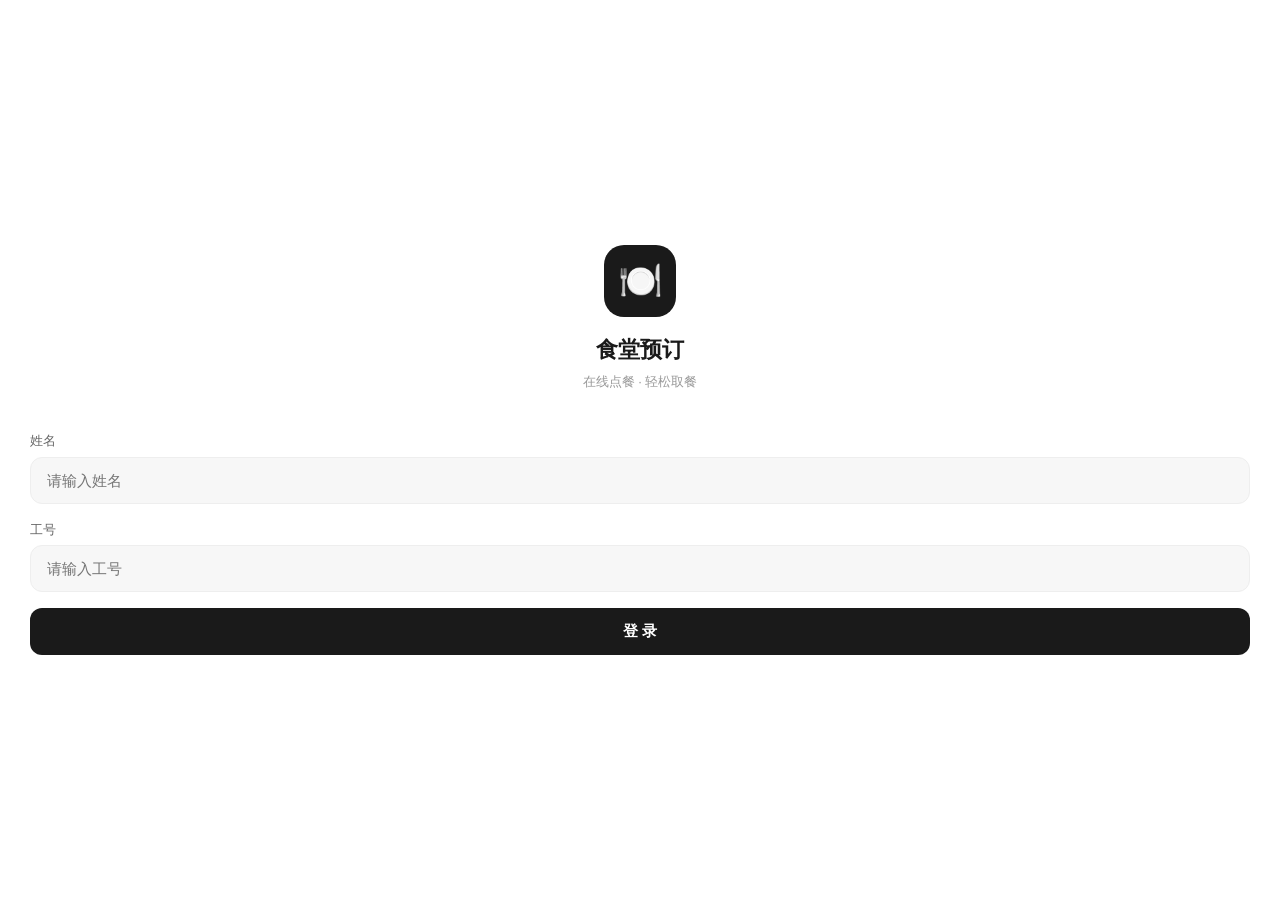
==== commit 7146818f: "feat: 重构订单系统，支持批量下单合并订单号与多设备响应式优化 1.  重构数据库表结构，新增order_no统一订单号，将id改为自增主键 2.  支持批量下单共用一个订单号，优化订单查询分组逻" ====
--- a/client/index.html
+++ b/client/index.html
@@ -30,7 +30,8 @@
             font-size: 14px;
             line-height: 1.5;
         }
-        .app { max-width: 500px; margin: 0 auto; min-height: 100vh; background: var(--bg-soft); position: relative; }
+        .app { min-height: 100vh; background: var(--bg-soft); position: relative; }
+        .app-inner { max-width: 500px; margin: 0 auto; min-height: 100vh; position: relative; }
 
         /* 登录页 */
         .login-page { min-height: 100vh; display: flex; flex-direction: column; justify-content: center; padding: 30px; background: var(--bg); }
@@ -156,7 +157,15 @@
 
         /* 响应式：桌面端 */
         @media (min-width: 768px) {
-            .app { max-width: 480px; box-shadow: 0 0 40px rgba(0,0,0,0.08); }
+            .app-inner { max-width: 1200px; margin: 0 auto; }
+            .menu-list { display: grid; grid-template-columns: repeat(auto-fill, minmax(280px, 1fr)); gap: 16px; padding: 20px; }
+            .dish-card { flex-direction: column; padding: 16px; }
+            .dish-card .emoji { width: 100%; height: 100px; font-size: 48px; }
+            .dish-card .info { text-align: center; }
+            .dish-card .bottom { flex-direction: column; gap: 10px; }
+            .order-list { padding: 20px; display: grid; grid-template-columns: repeat(auto-fill, minmax(320px, 1fr)); gap: 16px; }
+            .order-card { margin-bottom: 0; }
+            .cart-bar { max-width: 1200px; }
         }
     </style>
 </head>
@@ -183,6 +192,7 @@
 
     <!-- 主界面 -->
     <div id="main" class="main">
+        <div class="app-inner">
         <div class="topbar">
             <div class="user">
                 <div class="avatar" id="user-avatar">张</div>
@@ -228,6 +238,7 @@
         <!-- 健康 -->
         <div id="tab-health" style="display:none">
             <div id="health-content"></div>
+        </div>
         </div>
     </div>
 
@@ -426,13 +437,15 @@
     }
 
     function showSuccessModal(data) {
+        const orderNo = data.order_no || (data.order_ids && data.order_ids[0]) || '';
+        const pickupTail = data.pickup_code ? data.pickup_code.split('+')[1] : orderNo.slice(-3);
         $('success-detail').innerHTML = `
             <div class="success-info">
-                <div class="row"><span>订单数</span><span class="val">${data.order_ids.length} 个</span></div>
+                <div class="row"><span>订单号</span><span class="val">${orderNo}</span></div>
                 <div class="row"><span>合计金额</span><span class="val">¥${data.total_price.toFixed(2)}</span></div>
                 <div class="row"><span>取餐时间</span><span class="val">今日 ${data.take_time}</span></div>
                 <div class="row"><span>取餐地点</span><span class="val">食堂一楼大厅</span></div>
-                <div class="pickup">${data.order_ids[0].slice(-3)}</div>
+                <div class="pickup">${pickupTail}</div>
                 <div style="text-align:center;font-size:12px;color:var(--fg-muted);margin-top:4px">取餐码尾号</div>
             </div>`;
         $('success-modal').classList.add('active');
@@ -456,21 +469,29 @@
         const list = $(container);
         if (orders.length === 0) { list.innerHTML = '<div class="empty"><div class="icon">📋</div>暂无订单</div>'; return; }
         const statusMap = {pending:'待取餐', taken:'已取餐', cancelled:'已取消', overtime:'超时未取'};
-        list.innerHTML = orders.map(o => `
+        list.innerHTML = orders.map(o => {
+            // 支持按 order_no 分组的订单结构（含 items 数组）
+            const items = o.items || [{dish_name: o.dish_name, quantity: o.quantity, subtotal: o.total_price}];
+            const itemsHtml = items.map(it => `
+                <div class="dish-row"><span>${it.dish_name}</span><span class="qty">×${it.quantity}</span></div>
+            `).join('');
+            const totalPrice = o.total_price != null ? o.total_price : items.reduce((s, it) => s + (it.subtotal||0), 0);
+            return `
             <div class="order-card">
                 <div class="head">
-                    <span class="oid">${o.order_id}</span>
+                    <span class="oid">${o.order_id || o.order_no}</span>
                     <span class="status ${o.status}">${statusMap[o.status]||o.status}</span>
                 </div>
-                <div class="dish-row"><span>${o.dish_name}</span><span class="qty">×${o.quantity}</span></div>
+                ${itemsHtml}
                 ${o.remark ? `<div style="font-size:12px;color:var(--fg-muted);margin-top:4px">备注: ${o.remark}</div>` : ''}
                 <div class="foot">
                     <span>${o.order_time ? o.order_time.substring(5,16) : ''}</span>
-                    ${o.total_price ? `<span class="price">¥${o.total_price.toFixed(2)}</span>` : ''}
+                    ${totalPrice ? `<span class="price">¥${Number(totalPrice).toFixed(2)}</span>` : ''}
                 </div>
                 ${o.status === 'pending' ? `<div class="foot"><span>取餐截止: ${o.take_deadline ? o.take_deadline.substring(5,16) : ''}</span><span class="pickup">${o.pickup_code}</span></div>` : ''}
             </div>
-        `).join('');
+            `;
+        }).join('');
     }
 
     // ===== 历史 =====
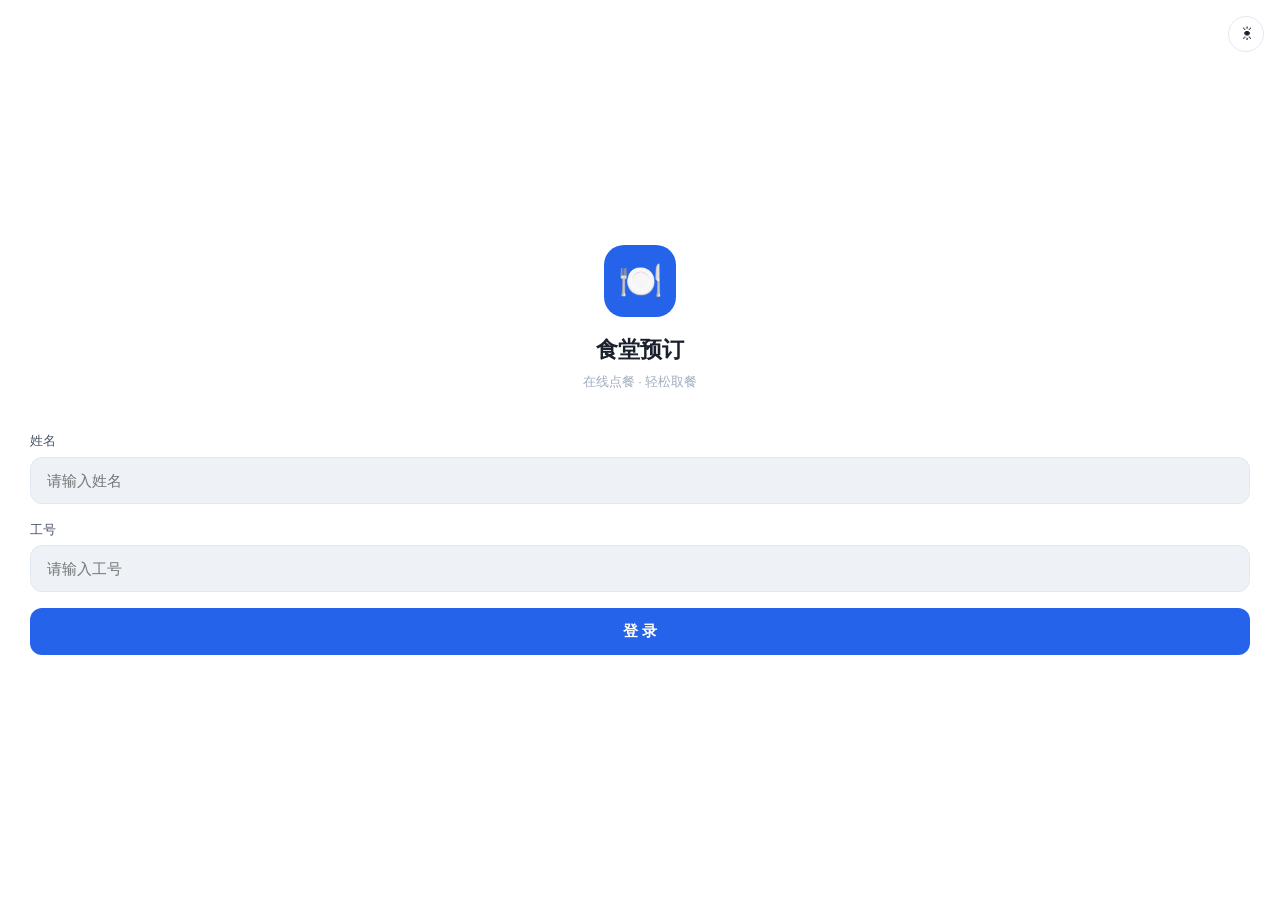
==== commit d92869b7: "feat: 添加日间/夜间主题切换，默认蓝色主题" ====
--- a/client/index.html
+++ b/client/index.html
@@ -7,19 +7,36 @@
     <style>
         :root {
             --bg: #ffffff;
-            --bg-soft: #f7f7f7;
+            --bg-soft: #eef2f7;
             --bg-card: #ffffff;
-            --fg: #1a1a1a;
-            --fg-soft: #666;
-            --fg-muted: #999;
-            --border: #eee;
-            --accent: #1a1a1a;
+            --fg: #1a202c;
+            --fg-soft: #4a5568;
+            --fg-muted: #a0aec0;
+            --border: #e2e8f0;
+            --accent: #2563eb;
             --accent-fg: #fff;
+            --accent-light: #dbeafe;
             --danger: #dc2626;
             --success: #16a34a;
             --warning: #f59e0b;
             --shadow: 0 2px 8px rgba(0,0,0,0.06);
             --radius: 12px;
+        }
+        [data-theme="dark"] {
+            --bg: #1a1b2e;
+            --bg-soft: #12132a;
+            --bg-card: #232447;
+            --fg: #e2e8f0;
+            --fg-soft: #a0aec0;
+            --fg-muted: #718096;
+            --border: #2d2f5e;
+            --accent: #3b82f6;
+            --accent-fg: #fff;
+            --accent-light: #1e3a5f;
+            --danger: #f87171;
+            --success: #34d399;
+            --warning: #fbbf24;
+            --shadow: 0 2px 8px rgba(0,0,0,0.3);
         }
         * { margin:0; padding:0; box-sizing:border-box; -webkit-tap-highlight-color:transparent; }
         body {
@@ -167,12 +184,38 @@
             .order-card { margin-bottom: 0; }
             .cart-bar { max-width: 1200px; }
         }
+
+        /* 夜间模式适配 */
+        [data-theme="dark"] .order-card .status.pending { background: #78350f; color: #fde68a; }
+        [data-theme="dark"] .order-card .status.taken { background: #064e3b; color: #6ee7b7; }
+        [data-theme="dark"] .order-card .status.cancelled { background: #7f1d1d; color: #fca5a5; }
+        [data-theme="dark"] .order-card .status.overtime { background: #374151; color: #9ca3af; }
+        [data-theme="dark"] .msg.error { background: #7f1d1d; color: #fca5a5; }
+        [data-theme="dark"] .suggestion { background: #78350f; color: #fde68a; }
+        [data-theme="dark"] .health-card .cal-bar .bar { background: #2d2f5e; }
+        [data-theme="dark"] .recommend-item { background: #2d2f5e; }
+        [data-theme="dark"] .dish-card .tag.allergy { background: #7f1d1d; color: #fca5a5; }
+
+        .theme-toggle {
+            width: 36px; height: 36px;
+            border-radius: 50%;
+            border: 1px solid var(--border);
+            background: var(--bg-card);
+            color: var(--fg);
+            cursor: pointer;
+            display: flex; align-items: center; justify-content: center;
+            font-size: 18px;
+            transition: all 0.3s;
+            flex-shrink: 0;
+        }
+        .theme-toggle:hover { background: var(--accent-light); border-color: var(--accent); color: var(--accent); }
     </style>
 </head>
 <body>
 <div class="app">
     <!-- 登录页 -->
     <div id="login-page" class="login-page">
+        <button class="theme-toggle" id="theme-toggle-login" onclick="toggleTheme()" title="切换主题" style="position:fixed;top:16px;right:16px;z-index:10">☀</button>
         <div class="login-logo">
             <div class="icon">🍽️</div>
             <h1>食堂预订</h1>
@@ -201,7 +244,10 @@
                     <div class="sub" id="user-empid">工号: 1001</div>
                 </div>
             </div>
-            <div class="logout" onclick="logout()">退出</div>
+            <div style="display:flex;align-items:center;gap:10px">
+                <button class="theme-toggle" id="theme-toggle" onclick="toggleTheme()" title="切换主题">☀</button>
+                <div class="logout" onclick="logout()">退出</div>
+            </div>
         </div>
 
         <div class="tabs">
@@ -270,6 +316,30 @@
     let currentCategory = '全部';
 
     function $(id) { return document.getElementById(id); }
+
+    // 主题切换
+    function toggleTheme() {
+        const html = document.documentElement;
+        const isDark = html.getAttribute('data-theme') === 'dark';
+        html.setAttribute('data-theme', isDark ? 'light' : 'dark');
+        localStorage.setItem('canteen_theme', isDark ? 'light' : 'dark');
+        updateThemeIcon();
+    }
+    function updateThemeIcon() {
+        const isDark = document.documentElement.getAttribute('data-theme') === 'dark';
+        const icon = isDark ? '🌙' : '☀';
+        const btn1 = $('theme-toggle');
+        const btn2 = $('theme-toggle-login');
+        if (btn1) btn1.textContent = icon;
+        if (btn2) btn2.textContent = icon;
+    }
+    function initTheme() {
+        const saved = localStorage.getItem('canteen_theme');
+        if (saved) {
+            document.documentElement.setAttribute('data-theme', saved);
+        }
+        updateThemeIcon();
+    }
 
     function showMsg(el, msg, type) {
         el.innerHTML = `<div class="msg ${type}">${msg}</div>`;
@@ -551,6 +621,7 @@
 
     // ===== 启动 =====
     window.addEventListener('DOMContentLoaded', () => {
+        initTheme();
         const saved = localStorage.getItem('canteen_user');
         if (saved) {
             currentUser = JSON.parse(saved);
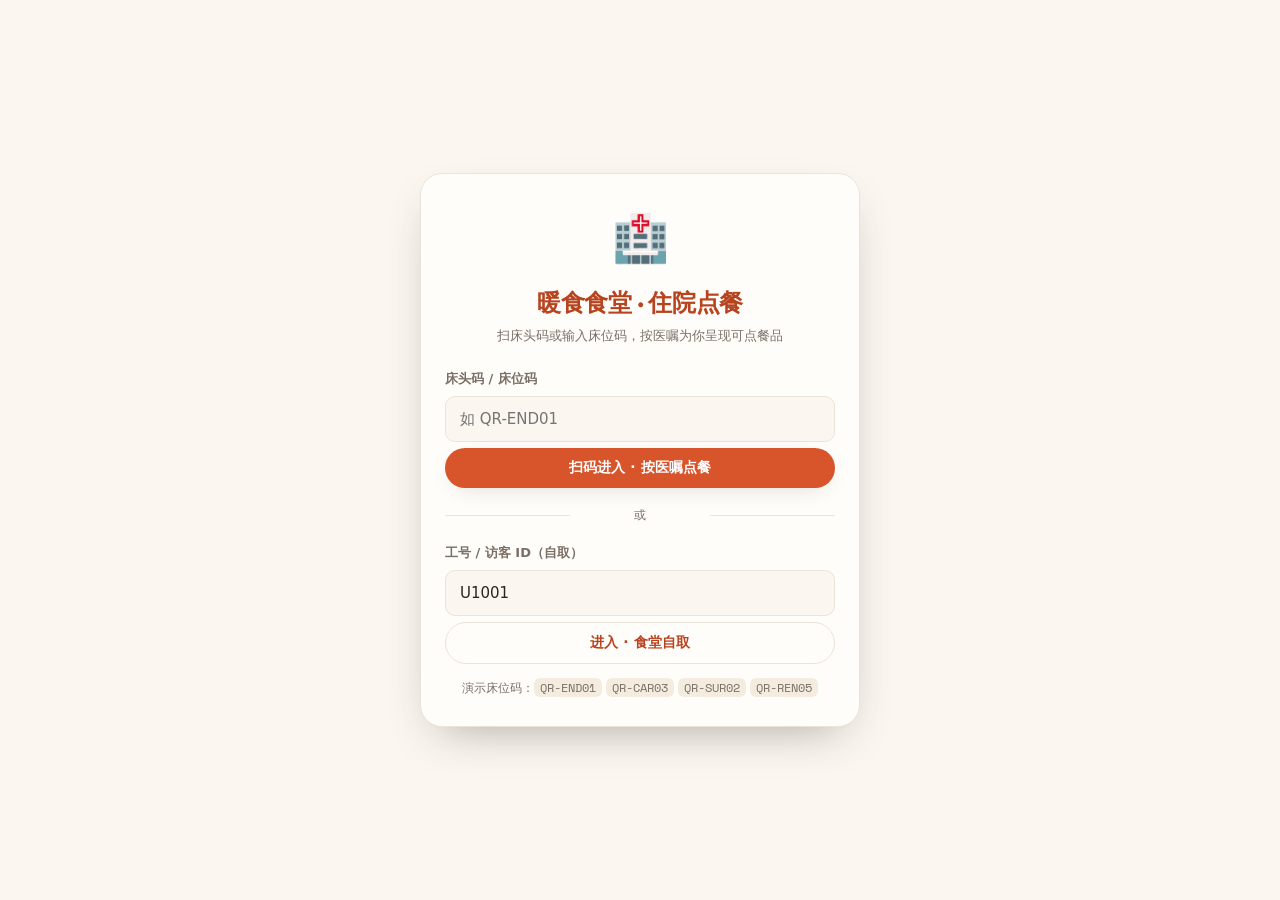
==== commit 295091f9: "feat: 用户端组件化重构 + 后端v1分层 + 三大核心模块 + 密钥整改 - 后端 server/app.py 新增 v1 Blueprint(bed/enter, diet/rules, or" ====
--- a/client/index.html
+++ b/client/index.html
@@ -1,633 +1,143 @@
 <!DOCTYPE html>
 <html lang="zh-CN">
 <head>
-    <meta charset="UTF-8">
-    <meta name="viewport" content="width=device-width, initial-scale=1.0, maximum-scale=1.0, user-scalable=no">
-    <title>食堂预订</title>
-    <style>
-        :root {
-            --bg: #ffffff;
-            --bg-soft: #eef2f7;
-            --bg-card: #ffffff;
-            --fg: #1a202c;
-            --fg-soft: #4a5568;
-            --fg-muted: #a0aec0;
-            --border: #e2e8f0;
-            --accent: #2563eb;
-            --accent-fg: #fff;
-            --accent-light: #dbeafe;
-            --danger: #dc2626;
-            --success: #16a34a;
-            --warning: #f59e0b;
-            --shadow: 0 2px 8px rgba(0,0,0,0.06);
-            --radius: 12px;
-        }
-        [data-theme="dark"] {
-            --bg: #1a1b2e;
-            --bg-soft: #12132a;
-            --bg-card: #232447;
-            --fg: #e2e8f0;
-            --fg-soft: #a0aec0;
-            --fg-muted: #718096;
-            --border: #2d2f5e;
-            --accent: #3b82f6;
-            --accent-fg: #fff;
-            --accent-light: #1e3a5f;
-            --danger: #f87171;
-            --success: #34d399;
-            --warning: #fbbf24;
-            --shadow: 0 2px 8px rgba(0,0,0,0.3);
-        }
-        * { margin:0; padding:0; box-sizing:border-box; -webkit-tap-highlight-color:transparent; }
-        body {
-            font-family: -apple-system, BlinkMacSystemFont, 'Segoe UI', 'PingFang SC', 'Microsoft YaHei', sans-serif;
-            background: var(--bg-soft);
-            color: var(--fg);
-            min-height: 100vh;
-            font-size: 14px;
-            line-height: 1.5;
-        }
-        .app { min-height: 100vh; background: var(--bg-soft); position: relative; }
-        .app-inner { max-width: 500px; margin: 0 auto; min-height: 100vh; position: relative; }
-
-        /* 登录页 */
-        .login-page { min-height: 100vh; display: flex; flex-direction: column; justify-content: center; padding: 30px; background: var(--bg); }
-        .login-logo { text-align: center; margin-bottom: 40px; }
-        .login-logo .icon { width: 72px; height: 72px; margin: 0 auto 16px; background: var(--accent); color: var(--accent-fg); border-radius: 20px; display: flex; align-items: center; justify-content: center; font-size: 36px; }
-        .login-logo h1 { font-size: 22px; font-weight: 700; }
-        .login-logo p { color: var(--fg-muted); font-size: 13px; margin-top: 6px; }
-        .form-group { margin-bottom: 16px; }
-        .form-group label { display: block; font-size: 13px; color: var(--fg-soft); margin-bottom: 6px; font-weight: 500; }
-        .form-group input { width: 100%; padding: 14px 16px; border: 1px solid var(--border); border-radius: var(--radius); font-size: 15px; background: var(--bg-soft); transition: all .2s; }
-        .form-group input:focus { outline: none; border-color: var(--accent); background: var(--bg); }
-        .btn { width: 100%; padding: 14px; background: var(--accent); color: var(--accent-fg); border: none; border-radius: var(--radius); font-size: 15px; font-weight: 600; cursor: pointer; transition: opacity .2s; }
-        .btn:active { opacity: 0.8; }
-        .btn:disabled { opacity: 0.5; }
-        .msg { padding: 10px 14px; border-radius: 8px; font-size: 13px; margin-bottom: 12px; }
-        .msg.error { background: #fef2f2; color: var(--danger); }
-        .msg.success { background: #f0fdf4; color: var(--success); }
-
-        /* 主界面 */
-        .main { display: none; }
-        .main.active { display: block; }
-        .topbar { position: sticky; top: 0; z-index: 100; background: var(--bg); padding: 12px 16px; display: flex; align-items: center; justify-content: space-between; border-bottom: 1px solid var(--border); }
-        .topbar .user { display: flex; align-items: center; gap: 10px; }
-        .topbar .avatar { width: 36px; height: 36px; border-radius: 50%; background: var(--accent); color: var(--accent-fg); display: flex; align-items: center; justify-content: center; font-size: 14px; font-weight: 600; }
-        .topbar .user-info .name { font-size: 14px; font-weight: 600; }
-        .topbar .user-info .sub { font-size: 11px; color: var(--fg-muted); }
-        .topbar .logout { font-size: 12px; color: var(--fg-muted); cursor: pointer; padding: 6px 10px; }
-        .tabs { display: flex; background: var(--bg); border-bottom: 1px solid var(--border); position: sticky; top: 61px; z-index: 99; }
-        .tab { flex: 1; padding: 14px 0; text-align: center; font-size: 14px; color: var(--fg-soft); cursor: pointer; position: relative; font-weight: 500; }
-        .tab.active { color: var(--fg); font-weight: 600; }
-        .tab.active::after { content: ''; position: absolute; bottom: 0; left: 50%; transform: translateX(-50%); width: 24px; height: 3px; background: var(--accent); border-radius: 2px; }
-
-        /* 菜单页 */
-        .search-bar { padding: 12px 16px; background: var(--bg); position: sticky; top: 105px; z-index: 98; }
-        .search-bar input { width: 100%; padding: 10px 16px; background: var(--bg-soft); border: none; border-radius: 20px; font-size: 14px; }
-        .search-bar input:focus { outline: none; }
-        .category-bar { display: flex; gap: 8px; padding: 0 16px 12px; overflow-x: auto; background: var(--bg); }
-        .category-bar::-webkit-scrollbar { display: none; }
-        .cat-item { padding: 6px 14px; background: var(--bg-soft); border-radius: 16px; font-size: 13px; white-space: nowrap; cursor: pointer; color: var(--fg-soft); }
-        .cat-item.active { background: var(--accent); color: var(--accent-fg); }
-        .menu-list { padding: 12px 16px 100px; }
-        .dish-card { background: var(--bg-card); border-radius: var(--radius); padding: 14px; margin-bottom: 10px; display: flex; gap: 12px; box-shadow: var(--shadow); }
-        .dish-card .emoji { width: 64px; height: 64px; border-radius: 10px; background: var(--bg-soft); display: flex; align-items: center; justify-content: center; font-size: 32px; flex-shrink: 0; }
-        .dish-card .info { flex: 1; min-width: 0; }
-        .dish-card .name { font-size: 15px; font-weight: 600; margin-bottom: 4px; }
-        .dish-card .desc { font-size: 12px; color: var(--fg-muted); margin-bottom: 6px; overflow: hidden; text-overflow: ellipsis; white-space: nowrap; }
-        .dish-card .tags { display: flex; gap: 6px; margin-bottom: 8px; flex-wrap: wrap; }
-        .dish-card .tag { font-size: 10px; padding: 2px 6px; border-radius: 4px; background: var(--bg-soft); color: var(--fg-soft); }
-        .dish-card .tag.allergy { background: #fef2f2; color: var(--danger); }
-        .dish-card .bottom { display: flex; align-items: center; justify-content: space-between; }
-        .dish-card .price { font-size: 16px; font-weight: 700; color: var(--danger); }
-        .dish-card .price small { font-size: 12px; font-weight: 400; }
-        .dish-card .stock { font-size: 11px; color: var(--fg-muted); }
-        .dish-card .stock.low { color: var(--danger); }
-        .add-btn { width: 28px; height: 28px; border-radius: 50%; background: var(--accent); color: var(--accent-fg); border: none; font-size: 18px; cursor: pointer; display: flex; align-items: center; justify-content: center; }
-        .add-btn:disabled { background: var(--border); cursor: not-allowed; }
-        .qty-control { display: flex; align-items: center; gap: 8px; }
-        .qty-control button { width: 28px; height: 28px; border-radius: 50%; border: 1px solid var(--accent); background: var(--bg); color: var(--accent); font-size: 16px; cursor: pointer; display: flex; align-items: center; justify-content: center; }
-        .qty-control span { font-size: 14px; font-weight: 600; min-width: 20px; text-align: center; }
-
-        /* 购物车浮窗 */
-        .cart-bar { position: fixed; bottom: 0; left: 50%; transform: translateX(-50%); width: 100%; max-width: 500px; background: var(--bg); border-top: 1px solid var(--border); padding: 12px 16px; display: none; align-items: center; justify-content: space-between; z-index: 100; box-shadow: 0 -2px 10px rgba(0,0,0,0.05); }
-        .cart-bar.active { display: flex; }
-        .cart-bar .left { display: flex; align-items: center; gap: 10px; }
-        .cart-bar .cart-icon { width: 44px; height: 44px; border-radius: 50%; background: var(--accent); color: var(--accent-fg); display: flex; align-items: center; justify-content: center; font-size: 20px; position: relative; }
-        .cart-bar .cart-icon .badge { position: absolute; top: -4px; right: -4px; background: var(--danger); color: #fff; font-size: 10px; min-width: 18px; height: 18px; border-radius: 9px; display: flex; align-items: center; justify-content: center; padding: 0 4px; }
-        .cart-bar .total { font-size: 18px; font-weight: 700; }
-        .cart-bar .total small { font-size: 12px; color: var(--fg-muted); font-weight: 400; }
-        .cart-bar .submit { padding: 12px 24px; background: var(--accent); color: var(--accent-fg); border: none; border-radius: 24px; font-size: 14px; font-weight: 600; cursor: pointer; }
-        .cart-bar .submit:disabled { opacity: 0.4; }
-
-        /* 订单页 */
-        .order-list { padding: 12px 16px 100px; }
-        .order-card { background: var(--bg-card); border-radius: var(--radius); padding: 16px; margin-bottom: 10px; box-shadow: var(--shadow); }
-        .order-card .head { display: flex; justify-content: space-between; align-items: center; margin-bottom: 12px; padding-bottom: 12px; border-bottom: 1px dashed var(--border); }
-        .order-card .oid { font-size: 13px; font-weight: 600; color: var(--fg-soft); }
-        .order-card .status { font-size: 12px; padding: 3px 10px; border-radius: 12px; font-weight: 500; }
-        .order-card .status.pending { background: #fffbeb; color: var(--warning); }
-        .order-card .status.taken { background: #f0fdf4; color: var(--success); }
-        .order-card .status.cancelled { background: #fef2f2; color: var(--danger); }
-        .order-card .status.overtime { background: #f5f5f5; color: var(--fg-muted); }
-        .order-card .dish-row { display: flex; justify-content: space-between; margin-bottom: 6px; font-size: 14px; }
-        .order-card .dish-row .qty { color: var(--fg-muted); }
-        .order-card .foot { margin-top: 10px; padding-top: 10px; border-top: 1px dashed var(--border); display: flex; justify-content: space-between; align-items: center; font-size: 12px; color: var(--fg-muted); }
-        .order-card .pickup { color: var(--danger); font-weight: 600; font-size: 14px; }
-        .order-card .price { font-size: 16px; font-weight: 700; color: var(--fg); }
-
-        .empty { text-align: center; padding: 60px 20px; color: var(--fg-muted); }
-        .empty .icon { font-size: 48px; margin-bottom: 12px; }
-
-        /* 历史订单 */
-        .date-filter { display: flex; gap: 8px; padding: 12px 16px; background: var(--bg); }
-        .date-filter input { flex: 1; padding: 8px 12px; border: 1px solid var(--border); border-radius: 8px; font-size: 13px; }
-        .date-filter button { padding: 8px 16px; background: var(--accent); color: var(--accent-fg); border: none; border-radius: 8px; font-size: 13px; cursor: pointer; }
-
-        /* 健康建议 */
-        .health-card { background: var(--bg-card); border-radius: var(--radius); padding: 16px; margin: 12px 16px; box-shadow: var(--shadow); }
-        .health-card h3 { font-size: 15px; margin-bottom: 12px; }
-        .health-card .cal-bar { display: flex; align-items: center; gap: 10px; margin-bottom: 10px; }
-        .health-card .cal-bar .label { width: 60px; font-size: 13px; color: var(--fg-soft); }
-        .health-card .cal-bar .bar { flex: 1; height: 8px; background: var(--bg-soft); border-radius: 4px; overflow: hidden; }
-        .health-card .cal-bar .fill { height: 100%; background: var(--accent); border-radius: 4px; }
-        .health-card .cal-bar .val { width: 60px; text-align: right; font-size: 13px; font-weight: 600; }
-        .suggestion { padding: 10px 12px; background: #fffbeb; border-radius: 8px; font-size: 13px; color: var(--warning); margin-top: 8px; }
-        .recommend-list { display: flex; gap: 10px; overflow-x: auto; margin-top: 12px; }
-        .recommend-list::-webkit-scrollbar { display: none; }
-        .recommend-item { min-width: 100px; padding: 10px; background: var(--bg-soft); border-radius: 8px; text-align: center; }
-        .recommend-item .emoji { font-size: 28px; }
-        .recommend-item .name { font-size: 12px; margin-top: 4px; }
-
-        /* 模态框 */
-        .modal-overlay { position: fixed; top: 0; left: 0; width: 100%; height: 100%; background: rgba(0,0,0,0.5); z-index: 200; display: none; align-items: center; justify-content: center; padding: 20px; }
-        .modal-overlay.active { display: flex; }
-        .modal { background: var(--bg); border-radius: 16px; width: 100%; max-width: 400px; padding: 24px; max-height: 80vh; overflow-y: auto; }
-        .modal h3 { font-size: 18px; margin-bottom: 16px; text-align: center; }
-        .modal .close { text-align: center; margin-top: 16px; }
-        .modal .close button { padding: 12px 40px; background: var(--accent); color: var(--accent-fg); border: none; border-radius: 24px; font-size: 14px; cursor: pointer; }
-        .success-icon { text-align: center; font-size: 48px; margin-bottom: 12px; }
-        .success-info { background: var(--bg-soft); border-radius: 12px; padding: 16px; margin: 16px 0; }
-        .success-info .row { display: flex; justify-content: space-between; padding: 6px 0; font-size: 14px; }
-        .success-info .row .val { font-weight: 600; }
-        .success-info .pickup { color: var(--danger); font-size: 20px; font-weight: 700; text-align: center; padding: 12px; background: var(--bg); border-radius: 8px; margin-top: 8px; letter-spacing: 2px; }
-
-        /* 响应式：桌面端 */
-        @media (min-width: 768px) {
-            .app-inner { max-width: 1200px; margin: 0 auto; }
-            .menu-list { display: grid; grid-template-columns: repeat(auto-fill, minmax(280px, 1fr)); gap: 16px; padding: 20px; }
-            .dish-card { flex-direction: column; padding: 16px; }
-            .dish-card .emoji { width: 100%; height: 100px; font-size: 48px; }
-            .dish-card .info { text-align: center; }
-            .dish-card .bottom { flex-direction: column; gap: 10px; }
-            .order-list { padding: 20px; display: grid; grid-template-columns: repeat(auto-fill, minmax(320px, 1fr)); gap: 16px; }
-            .order-card { margin-bottom: 0; }
-            .cart-bar { max-width: 1200px; }
-        }
-
-        /* 夜间模式适配 */
-        [data-theme="dark"] .order-card .status.pending { background: #78350f; color: #fde68a; }
-        [data-theme="dark"] .order-card .status.taken { background: #064e3b; color: #6ee7b7; }
-        [data-theme="dark"] .order-card .status.cancelled { background: #7f1d1d; color: #fca5a5; }
-        [data-theme="dark"] .order-card .status.overtime { background: #374151; color: #9ca3af; }
-        [data-theme="dark"] .msg.error { background: #7f1d1d; color: #fca5a5; }
-        [data-theme="dark"] .suggestion { background: #78350f; color: #fde68a; }
-        [data-theme="dark"] .health-card .cal-bar .bar { background: #2d2f5e; }
-        [data-theme="dark"] .recommend-item { background: #2d2f5e; }
-        [data-theme="dark"] .dish-card .tag.allergy { background: #7f1d1d; color: #fca5a5; }
-
-        .theme-toggle {
-            width: 36px; height: 36px;
-            border-radius: 50%;
-            border: 1px solid var(--border);
-            background: var(--bg-card);
-            color: var(--fg);
-            cursor: pointer;
-            display: flex; align-items: center; justify-content: center;
-            font-size: 18px;
-            transition: all 0.3s;
-            flex-shrink: 0;
-        }
-        .theme-toggle:hover { background: var(--accent-light); border-color: var(--accent); color: var(--accent); }
-    </style>
+  <meta charset="UTF-8" />
+  <meta name="viewport" content="width=device-width, initial-scale=1.0, viewport-fit=cover" />
+  <meta name="theme-color" content="#d8542b" />
+  <title>暖食食堂 · 住院点餐</title>
+  <link rel="preconnect" href="https://fonts.googleapis.com" />
+  <link rel="preconnect" href="https://fonts.gstatic.com" crossorigin />
+  <link href="https://fonts.googleapis.com/css2?family=Fraunces:opsz,wght@9..144,500;9..144,600;9..144,700&family=Space+Mono:wght@400;700&display=swap" rel="stylesheet" />
+  <link rel="stylesheet" href="css/tokens.css" />
+  <link rel="stylesheet" href="css/base.css" />
+  <link rel="stylesheet" href="css/components.css" />
 </head>
 <body>
-<div class="app">
-    <!-- 登录页 -->
-    <div id="login-page" class="login-page">
-        <button class="theme-toggle" id="theme-toggle-login" onclick="toggleTheme()" title="切换主题" style="position:fixed;top:16px;right:16px;z-index:10">☀</button>
-        <div class="login-logo">
-            <div class="icon">🍽️</div>
-            <h1>食堂预订</h1>
-            <p>在线点餐 · 轻松取餐</p>
+  <!-- 顶栏 -->
+  <header class="nav" role="banner">
+    <div class="nav__brand">
+      <span class="nav__logo" aria-hidden="true">🍲</span>
+      <span class="nav__title">暖食食堂</span>
+      <span class="nav__sub">住院点餐 · 医嘱联动</span>
+    </div>
+    <button id="userChip" class="nav__user" type="button" aria-haspopup="dialog">
+      <span id="userChipName">未登录</span>
+    </button>
+  </header>
+
+  <!-- 智能取餐 / 配送提醒横幅 -->
+  <section id="reminder" class="reminder" hidden aria-live="polite">
+    <div class="reminder__pulse" aria-hidden="true"></div>
+    <div class="reminder__body">
+      <div class="reminder__head">
+        <span class="reminder__icon" aria-hidden="true">🔔</span>
+        <strong id="reminderTitle">记得及时去取餐</strong>
+      </div>
+      <p id="reminderText" class="reminder__text">你有待取餐订单。</p>
+      <div id="reminderList" class="reminder__list"></div>
+    </div>
+  </section>
+
+  <!-- 主内容 -->
+  <main class="stage" id="stage">
+    <!-- 点餐 -->
+    <section class="view" id="view-menu" aria-label="今日点餐">
+      <div class="menu__tools">
+        <div class="search">
+          <span class="search__icon" aria-hidden="true">🔍</span>
+          <input id="searchInput" class="search__input" type="search"
+                 placeholder="搜菜品 / 别名，如「双皮奶」" aria-label="搜索菜品" autocomplete="off" />
         </div>
-        <div id="login-msg"></div>
-        <div class="form-group">
-            <label>姓名</label>
-            <input type="text" id="login-name" placeholder="请输入姓名">
+        <div class="cats" id="catTabs" role="tablist" aria-label="菜品分类"></div>
+      </div>
+      <div id="menuGrid" class="menu__grid" aria-live="polite">
+        <div class="skeleton-card"></div><div class="skeleton-card"></div>
+        <div class="skeleton-card"></div><div class="skeleton-card"></div>
+      </div>
+    </section>
+
+    <!-- 我的订单 -->
+    <section class="view" id="view-orders" hidden aria-label="我的订单">
+      <div class="seg" role="tablist" aria-label="订单范围">
+        <button class="seg__btn is-active" data-range="today" role="tab" aria-selected="true">今日</button>
+        <button class="seg__btn" data-range="history" role="tab" aria-selected="false">历史查询</button>
+      </div>
+
+      <div id="ordersToday" class="orders__panel">
+        <div id="ordersTodayList" class="order-list"></div>
+      </div>
+
+      <div id="ordersHistory" class="orders__panel" hidden>
+        <form id="historyForm" class="history-form">
+          <label class="field">
+            <span>起始日期</span>
+            <input type="date" id="histStart" name="histStart" class="field__input" />
+          </label>
+          <label class="field">
+            <span>结束日期</span>
+            <input type="date" id="histEnd" name="histEnd" class="field__input" />
+          </label>
+          <button type="submit" class="btn btn--ghost">查询</button>
+        </form>
+        <div id="ordersHistoryList" class="order-list"></div>
+      </div>
+    </section>
+
+    <!-- 健康 -->
+    <section class="view" id="view-health" hidden aria-label="健康与饮食建议">
+      <div class="health__card">
+        <div class="health__head">
+          <h2>我的健康档案</h2>
+          <button id="healthEditBtn" class="btn btn--ghost btn--sm" type="button">编辑</button>
         </div>
-        <div class="form-group">
-            <label>工号</label>
-            <input type="text" id="login-empid" placeholder="请输入工号">
-        </div>
-        <button class="btn" onclick="doLogin()">登 录</button>
-    </div>
+        <div id="healthSummary" class="health__summary"></div>
+      </div>
 
-    <!-- 主界面 -->
-    <div id="main" class="main">
-        <div class="app-inner">
-        <div class="topbar">
-            <div class="user">
-                <div class="avatar" id="user-avatar">张</div>
-                <div class="user-info">
-                    <div class="name" id="user-name">张三</div>
-                    <div class="sub" id="user-empid">工号: 1001</div>
-                </div>
-            </div>
-            <div style="display:flex;align-items:center;gap:10px">
-                <button class="theme-toggle" id="theme-toggle" onclick="toggleTheme()" title="切换主题">☀</button>
-                <div class="logout" onclick="logout()">退出</div>
-            </div>
-        </div>
+      <div class="health__card">
+        <h2>今日饮食概览</h2>
+        <div id="healthToday" class="health__metrics"></div>
+      </div>
 
-        <div class="tabs">
-            <div class="tab active" onclick="switchTab('menu')">菜单</div>
-            <div class="tab" onclick="switchTab('orders')">订单</div>
-            <div class="tab" onclick="switchTab('history')">历史</div>
-            <div class="tab" onclick="switchTab('health')">健康</div>
-        </div>
+      <div class="health__card">
+        <h2>个性化建议</h2>
+        <div id="healthAdvice" class="advice"></div>
+      </div>
+    </section>
+  </main>
 
-        <!-- 菜单 -->
-        <div id="tab-menu">
-            <div class="search-bar">
-                <input type="text" id="search-input" placeholder="🔍 搜索菜品..." oninput="onSearch()">
-            </div>
-            <div class="category-bar" id="category-bar"></div>
-            <div class="menu-list" id="menu-list"></div>
-        </div>
+  <!-- 购物车栏 -->
+  <div class="cartbar" id="cartbar" hidden></div>
 
-        <!-- 订单 -->
-        <div id="tab-orders" style="display:none">
-            <div class="order-list" id="order-list"></div>
-        </div>
+  <!-- 底部导航 -->
+  <nav class="tabbar" role="tabbar" aria-label="主导航">
+    <button class="tabbar__btn is-active" data-view="menu" type="button">
+      <span class="tabbar__ico" aria-hidden="true">🍱</span><span>点餐</span>
+    </button>
+    <button class="tabbar__btn" data-view="orders" type="button">
+      <span class="tabbar__ico" aria-hidden="true">🧾</span><span>订单</span>
+    </button>
+    <button class="tabbar__btn" data-view="health" type="button">
+      <span class="tabbar__ico" aria-hidden="true">💚</span><span>健康</span>
+    </button>
+  </nav>
 
-        <!-- 历史 -->
-        <div id="tab-history" style="display:none">
-            <div class="date-filter">
-                <input type="date" id="hist-start">
-                <input type="date" id="hist-end">
-                <button onclick="loadHistory()">查询</button>
-            </div>
-            <div class="order-list" id="history-list"></div>
-        </div>
+  <!-- 床头码进入（全屏覆盖层） -->
+  <div id="entry" class="entry" hidden></div>
 
-        <!-- 健康 -->
-        <div id="tab-health" style="display:none">
-            <div id="health-content"></div>
-        </div>
-        </div>
-    </div>
-
-    <!-- 购物车 -->
-    <div class="cart-bar" id="cart-bar">
-        <div class="left">
-            <div class="cart-icon">🛒<span class="badge" id="cart-count">0</span></div>
-            <div class="total">¥<span id="cart-total">0</span><br><small id="cart-items-text">未选购商品</small></div>
-        </div>
-        <button class="submit" onclick="submitCart()">选好了</button>
-    </div>
-</div>
-
-<!-- 下单成功模态框 -->
-<div class="modal-overlay" id="success-modal">
-    <div class="modal">
-        <div class="success-icon">✅</div>
-        <h3>下单成功</h3>
-        <div id="success-detail"></div>
-        <div class="close"><button onclick="closeSuccessModal()">知道了</button></div>
-    </div>
-</div>
-
-<script>
-    const API = '';
-    let currentUser = null;
-    let menuData = [];
-    let cart = {};  // {dish_name: quantity}
-    let currentCategory = '全部';
-
-    function $(id) { return document.getElementById(id); }
-
-    // 主题切换
-    function toggleTheme() {
-        const html = document.documentElement;
-        const isDark = html.getAttribute('data-theme') === 'dark';
-        html.setAttribute('data-theme', isDark ? 'light' : 'dark');
-        localStorage.setItem('canteen_theme', isDark ? 'light' : 'dark');
-        updateThemeIcon();
-    }
-    function updateThemeIcon() {
-        const isDark = document.documentElement.getAttribute('data-theme') === 'dark';
-        const icon = isDark ? '🌙' : '☀';
-        const btn1 = $('theme-toggle');
-        const btn2 = $('theme-toggle-login');
-        if (btn1) btn1.textContent = icon;
-        if (btn2) btn2.textContent = icon;
-    }
-    function initTheme() {
-        const saved = localStorage.getItem('canteen_theme');
-        if (saved) {
-            document.documentElement.setAttribute('data-theme', saved);
-        }
-        updateThemeIcon();
-    }
-
-    function showMsg(el, msg, type) {
-        el.innerHTML = `<div class="msg ${type}">${msg}</div>`;
-        setTimeout(() => el.innerHTML = '', 3000);
-    }
-
-    // ===== 登录 =====
-    async function doLogin() {
-        const name = $('login-name').value.trim();
-        const empid = $('login-empid').value.trim();
-        if (!name || !empid) { showMsg($('login-msg'), '请填写姓名和工号', 'error'); return; }
-        try {
-            const r = await fetch(`${API}/api/bind`, {
-                method: 'POST', headers: {'Content-Type':'application/json'},
-                body: JSON.stringify({user_id: 'u_'+empid, name, employee_id: empid})
-            });
-            const d = await r.json();
-            if (d.success) {
-                currentUser = {user_id: 'u_'+empid, name, employee_id: empid};
-                localStorage.setItem('canteen_user', JSON.stringify(currentUser));
-                enterMain();
-            } else { showMsg($('login-msg'), d.message, 'error'); }
-        } catch (e) { showMsg($('login-msg'), '网络错误', 'error'); }
-    }
-
-    function enterMain() {
-        $('login-page').style.display = 'none';
-        $('main').classList.add('active');
-        $('user-name').textContent = currentUser.name;
-        $('user-empid').textContent = '工号: ' + currentUser.employee_id;
-        $('user-avatar').textContent = currentUser.name.charAt(0);
-        loadMenu();
-        loadCategories();
-    }
-
-    function logout() {
-        localStorage.removeItem('canteen_user');
-        currentUser = null;
-        cart = {};
-        $('main').classList.remove('active');
-        $('login-page').style.display = 'flex';
-        $('login-name').value = '';
-        $('login-empid').value = '';
-    }
-
-    // ===== 分类 =====
-    async function loadCategories() {
-        try {
-            const r = await fetch(`${API}/api/categories`);
-            const d = await r.json();
-            if (d.success) {
-                const bar = $('category-bar');
-                let html = `<div class="cat-item active" onclick="selectCategory('全部', this)">全部</div>`;
-                d.data.forEach(c => {
-                    html += `<div class="cat-item" onclick="selectCategory('${c}', this)">${c}</div>`;
-                });
-                bar.innerHTML = html;
-            }
-        } catch (e) {}
-    }
-
-    function selectCategory(cat, el) {
-        currentCategory = cat;
-        document.querySelectorAll('.cat-item').forEach(e => e.classList.remove('active'));
-        el.classList.add('active');
-        renderMenu();
-    }
-
-    // ===== 菜单 =====
-    async function loadMenu() {
-        try {
-            const r = await fetch(`${API}/api/menu`);
-            const d = await r.json();
-            if (d.success) { menuData = d.data; renderMenu(); }
-        } catch (e) {}
-    }
-
-    function renderMenu() {
-        const list = $('menu-list');
-        const keyword = $('search-input').value.trim().toLowerCase();
-        let items = menuData;
-        if (currentCategory !== '全部') items = items.filter(d => d.category === currentCategory);
-        if (keyword) items = items.filter(d => d.name.toLowerCase().includes(keyword) || (d.alias||'').toLowerCase().includes(keyword));
-
-        if (items.length === 0) { list.innerHTML = '<div class="empty"><div class="icon">🍽️</div>暂无菜品</div>'; return; }
-
-        list.innerHTML = items.map(d => {
-            const inCart = cart[d.name] || 0;
-            const stockLow = d.remaining <= 5;
-            const soldOut = d.remaining <= 0;
-            const tags = [];
-            if (d.category) tags.push(`<span class="tag">${d.category}</span>`);
-            if (d.allergy_tag) tags.push(`<span class="tag allergy">过敏: ${d.allergy_tag}</span>`);
-            return `<div class="dish-card">
-                <div class="emoji">${d.image_emoji||'🍽️'}</div>
-                <div class="info">
-                    <div class="name">${d.name}</div>
-                    <div class="desc">${d.description||''}</div>
-                    <div class="tags">${tags.join('')}</div>
-                    <div class="bottom">
-                        <div>
-                            <div class="price">¥${d.price}<small>/${d.limit_per_person}份限购</small></div>
-                            <div class="stock ${stockLow?'low':''}">剩余 ${d.remaining} 份</div>
-                        </div>
-                        ${soldOut ? '<button class="add-btn" disabled>售罄</button>' :
-                          inCart > 0 ? `<div class="qty-control"><button onclick="changeQty('${d.name}',-1)">−</button><span>${inCart}</span><button onclick="changeQty('${d.name}',1)">+</button></div>` :
-                          `<button class="add-btn" onclick="changeQty('${d.name}',1)">+</button>`}
-                    </div>
-                </div>
-            </div>`;
-        }).join('');
-    }
-
-    function onSearch() { renderMenu(); }
-
-    function changeQty(name, delta) {
-        const dish = menuData.find(d => d.name === name);
-        if (!dish) return;
-        const cur = cart[name] || 0;
-        const next = cur + delta;
-        if (next < 0) return;
-        if (next > dish.limit_per_person) { alert(`每人限购 ${dish.limit_per_person} 份`); return; }
-        if (next > dish.remaining) { alert('库存不足'); return; }
-        if (next === 0) delete cart[name];
-        else cart[name] = next;
-        renderMenu();
-        updateCartBar();
-    }
-
-    function updateCartBar() {
-        const count = Object.values(cart).reduce((a,b)=>a+b, 0);
-        const total = Object.entries(cart).reduce((sum, [name, qty]) => {
-            const d = menuData.find(x => x.name === name);
-            return sum + (d ? d.price * qty : 0);
-        }, 0);
-        if (count > 0) {
-            $('cart-bar').classList.add('active');
-            $('cart-count').textContent = count;
-            $('cart-total').textContent = total.toFixed(2);
-            $('cart-items-text').textContent = `${count} 件商品`;
-        } else {
-            $('cart-bar').classList.remove('active');
-        }
-    }
-
-    // ===== 下单 =====
-    async function submitCart() {
-        const items = Object.entries(cart).map(([name, qty]) => ({dish_name: name, quantity: qty}));
-        if (items.length === 0) return;
-        try {
-            const r = await fetch(`${API}/api/order_batch`, {
-                method: 'POST', headers: {'Content-Type':'application/json'},
-                body: JSON.stringify({user_id: currentUser.user_id, items})
-            });
-            const d = await r.json();
-            if (d.success) {
-                cart = {};
-                updateCartBar();
-                renderMenu();
-                showSuccessModal(d);
-            } else {
-                alert(d.message);
-            }
-        } catch (e) { alert('网络错误'); }
-    }
-
-    function showSuccessModal(data) {
-        const orderNo = data.order_no || (data.order_ids && data.order_ids[0]) || '';
-        const pickupTail = data.pickup_code ? data.pickup_code.split('+')[1] : orderNo.slice(-3);
-        $('success-detail').innerHTML = `
-            <div class="success-info">
-                <div class="row"><span>订单号</span><span class="val">${orderNo}</span></div>
-                <div class="row"><span>合计金额</span><span class="val">¥${data.total_price.toFixed(2)}</span></div>
-                <div class="row"><span>取餐时间</span><span class="val">今日 ${data.take_time}</span></div>
-                <div class="row"><span>取餐地点</span><span class="val">食堂一楼大厅</span></div>
-                <div class="pickup">${pickupTail}</div>
-                <div style="text-align:center;font-size:12px;color:var(--fg-muted);margin-top:4px">取餐码尾号</div>
-            </div>`;
-        $('success-modal').classList.add('active');
-    }
-
-    function closeSuccessModal() {
-        $('success-modal').classList.remove('active');
-        switchTab('orders');
-    }
-
-    // ===== 订单 =====
-    async function loadOrders() {
-        try {
-            const r = await fetch(`${API}/api/user_orders?user_id=${currentUser.user_id}`);
-            const d = await r.json();
-            if (d.success) renderOrders(d.data, 'order-list');
-        } catch (e) {}
-    }
-
-    function renderOrders(orders, container) {
-        const list = $(container);
-        if (orders.length === 0) { list.innerHTML = '<div class="empty"><div class="icon">📋</div>暂无订单</div>'; return; }
-        const statusMap = {pending:'待取餐', taken:'已取餐', cancelled:'已取消', overtime:'超时未取'};
-        list.innerHTML = orders.map(o => {
-            // 支持按 order_no 分组的订单结构（含 items 数组）
-            const items = o.items || [{dish_name: o.dish_name, quantity: o.quantity, subtotal: o.total_price}];
-            const itemsHtml = items.map(it => `
-                <div class="dish-row"><span>${it.dish_name}</span><span class="qty">×${it.quantity}</span></div>
-            `).join('');
-            const totalPrice = o.total_price != null ? o.total_price : items.reduce((s, it) => s + (it.subtotal||0), 0);
-            return `
-            <div class="order-card">
-                <div class="head">
-                    <span class="oid">${o.order_id || o.order_no}</span>
-                    <span class="status ${o.status}">${statusMap[o.status]||o.status}</span>
-                </div>
-                ${itemsHtml}
-                ${o.remark ? `<div style="font-size:12px;color:var(--fg-muted);margin-top:4px">备注: ${o.remark}</div>` : ''}
-                <div class="foot">
-                    <span>${o.order_time ? o.order_time.substring(5,16) : ''}</span>
-                    ${totalPrice ? `<span class="price">¥${Number(totalPrice).toFixed(2)}</span>` : ''}
-                </div>
-                ${o.status === 'pending' ? `<div class="foot"><span>取餐截止: ${o.take_deadline ? o.take_deadline.substring(5,16) : ''}</span><span class="pickup">${o.pickup_code}</span></div>` : ''}
-            </div>
-            `;
-        }).join('');
-    }
-
-    // ===== 历史 =====
-    async function loadHistory() {
-        const start = $('hist-start').value;
-        const end = $('hist-end').value;
-        let url = `${API}/api/user_orders/history?user_id=${currentUser.user_id}`;
-        if (start) url += `&start_date=${start}`;
-        if (end) url += `&end_date=${end}`;
-        try {
-            const r = await fetch(url);
-            const d = await r.json();
-            if (d.success) renderOrders(d.data, 'history-list');
-        } catch (e) {}
-    }
-
-    // ===== 健康 =====
-    async function loadHealth() {
-        try {
-            const r = await fetch(`${API}/api/dietary_suggestion?user_id=${currentUser.user_id}`);
-            const d = await r.json();
-            if (d.success) {
-                const data = d.data;
-                const calPercent = Math.min(data.today_calories / 2000 * 100, 100);
-                const sugarPercent = Math.min(data.today_sugar / 50 * 100, 100);
-                let html = `<div class="health-card">
-                    <h3>📊 今日营养摄入</h3>
-                    <div class="cal-bar"><div class="label">热量</div><div class="bar"><div class="fill" style="width:${calPercent}%"></div></div><div class="val">${data.today_calories} kcal</div></div>
-                    <div class="cal-bar"><div class="label">糖分</div><div class="bar"><div class="fill" style="width:${sugarPercent}%"></div></div><div class="val">${data.today_sugar} g</div></div>`;
-                if (data.suggestions && data.suggestions.length > 0) {
-                    html += data.suggestions.map(s => `<div class="suggestion">💡 ${s}</div>`).join('');
-                }
-                if (data.recommendations && data.recommendations.length > 0) {
-                    html += `<h3 style="margin-top:16px">🍽️ 推荐菜品</h3><div class="recommend-list">`;
-                    html += data.recommendations.map(r => `<div class="recommend-item"><div class="emoji">${r.image_emoji||'🍽️'}</div><div class="name">${r.name}</div></div>`).join('');
-                    html += `</div>`;
-                }
-                html += `</div>`;
-                $('health-content').innerHTML = html;
-            }
-        } catch (e) {}
-    }
-
-    // ===== Tab 切换 =====
-    function switchTab(tab) {
-        document.querySelectorAll('.tab').forEach(t => t.classList.remove('active'));
-        event.target.classList.add('active');
-        ['menu','orders','history','health'].forEach(t => {
-            $('tab-'+t).style.display = t === tab ? 'block' : 'none';
-        });
-        if (tab === 'orders') loadOrders();
-        if (tab === 'history') loadHistory();
-        if (tab === 'health') loadHealth();
-        // 购物车只在菜单页显示
-        $('cart-bar').style.display = tab === 'menu' ? '' : 'none';
-    }
-
-    // ===== 启动 =====
-    window.addEventListener('DOMContentLoaded', () => {
-        initTheme();
-        const saved = localStorage.getItem('canteen_user');
-        if (saved) {
-            currentUser = JSON.parse(saved);
-            enterMain();
-        }
-    });
-</script>
+  <!-- 脚本（依赖顺序） -->
+  <script src="js/api.js"></script>
+  <script src="js/store.js"></script>
+  <script src="js/components/toast.js"></script>
+  <script src="js/components/modal.js"></script>
+  <script src="js/components/dishCard.js"></script>
+  <script src="js/components/cartBar.js"></script>
+  <script src="js/components/orderCard.js"></script>
+  <script src="js/components/healthPanel.js"></script>
+  <script src="js/components/reminderBanner.js"></script>
+  <script src="js/views/bedView.js"></script>
+  <script src="js/views/menuView.js"></script>
+  <script src="js/views/ordersView.js"></script>
+  <script src="js/views/healthView.js"></script>
+  <script src="js/app.js"></script>
 </body>
 </html>
--- a/client/css/tokens.css
+++ b/client/css/tokens.css
@@ -0,0 +1,31 @@
+/* ============================================================
+   暖食食堂 · 设计令牌（暖食市集）
+   暖米底 + 辣椒红/赤陶橙主色 + 鼠尾草绿(健康)
+   Fraunces 展示体 · Space Mono 取餐码
+   ============================================================ */
+:root {
+  /* 色板 */
+  --paper:      #FBF7F0;   /* 暖米背景 */
+  --paper-2:    #F4ECDF;
+  --card:        #FFFDF9;
+  --paprika:    #D8542B;   /* 辣椒红 / 主色 */
+  --paprika-deep:#B8431F;
+  --terra:       #E07A3E;   /* 赤陶橙 */
+  --sage:        #4F8A6A;   /* 鼠尾草绿 / 健康 */
+  --sage-soft:   #E4F0E8;
+  --ink:         #2B2420;   /* 暖近黑 */
+  --sub:         #7A6F66;
+  --line:        #ECE3D8;
+  --amber:       #E0912C;   /* 低库存警示 */
+  --danger:      #C0392B;   /* 售罄 */
+  --shadow:      0 6px 24px -12px rgba(43,36,32,.28);
+  --shadow-lg:   0 18px 48px -20px rgba(43,36,32,.42);
+
+  --r-sm: 10px; --r-md: 16px; --r-lg: 22px;
+  --ease: cubic-bezier(.22,1,.36,1);
+  --maxw: 720px;
+
+  --f-display: "Fraunces", "Songti SC", serif;
+  --f-mono: "Space Mono", ui-monospace, monospace;
+  --f-body: system-ui, -apple-system, "PingFang SC", "Microsoft YaHei", sans-serif;
+}
--- a/client/css/base.css
+++ b/client/css/base.css
@@ -0,0 +1,98 @@
+/* ============================================================
+   暖食食堂 · 基础层（重置 / 排版 / 栅格 / 动画 / 响应式）
+   ============================================================ */
+* { box-sizing: border-box; margin: 0; padding: 0; }
+html { -webkit-text-size-adjust: 100%; }
+body {
+  font-family: var(--f-body);
+  background: var(--paper);
+  color: var(--ink);
+  line-height: 1.6;
+  min-height: 100vh;
+  padding-bottom: calc(96px + env(safe-area-inset-bottom));
+  background-image:
+    radial-gradient(120% 60% at 100% 0%, rgba(224,122,62,.10), transparent 60%),
+    radial-gradient(90% 50% at 0% 0%, rgba(79,138,106,.08), transparent 55%);
+  background-attachment: fixed;
+}
+button { font-family: inherit; cursor: pointer; border: none; background: none; color: inherit; }
+input, select, textarea { font-family: inherit; }
+h1,h2,h3 { font-family: var(--f-display); font-weight: 600; letter-spacing: -.01em; }
+a { color: inherit; }
+:focus-visible { outline: 2px solid var(--terra); outline-offset: 2px; border-radius: 6px; }
+
+/* ---------- 顶栏 ---------- */
+.nav {
+  position: sticky; top: 0; z-index: 40;
+  display: flex; align-items: center; justify-content: space-between;
+  gap: 12px; padding: 12px clamp(14px,4vw,24px);
+  background: rgba(251,247,240,.82);
+  backdrop-filter: saturate(1.4) blur(12px);
+  border-bottom: 1px solid var(--line);
+}
+.nav__brand { display: flex; align-items: baseline; gap: 8px; min-width: 0; }
+.nav__logo { font-size: 22px; }
+.nav__title { font-family: var(--f-display); font-weight: 700; font-size: clamp(18px,4.6vw,22px); color: var(--paprika-deep); }
+.nav__sub { font-size: 12px; color: var(--sub); white-space: nowrap; overflow: hidden; text-overflow: ellipsis; }
+.nav__user {
+  flex: none; max-width: 46%; padding: 7px 14px; border-radius: 999px;
+  background: var(--card); border: 1px solid var(--line);
+  font-size: 13px; font-weight: 600; color: var(--paprika-deep);
+  box-shadow: var(--shadow); transition: transform .25s var(--ease);
+  text-align: right; overflow: hidden; text-overflow: ellipsis; white-space: nowrap;
+}
+.nav__user:hover { transform: translateY(-1px); }
+
+/* ---------- 主舞台 ---------- */
+.stage { max-width: var(--maxw); margin: 0 auto; padding: 0 clamp(14px,4vw,24px); }
+.view { padding-top: clamp(14px,3vw,20px); }
+.view[hidden] { display: none; }
+
+/* ---------- 点餐：搜索 + 分类 ---------- */
+.menu__tools { position: sticky; top: 61px; z-index: 20;
+  background: var(--paper); padding: 10px 0 12px; }
+.search { position: relative; }
+.search__icon { position: absolute; left: 14px; top: 50%; transform: translateY(-50%); font-size: 15px; opacity: .6; }
+.search__input {
+  width: 100%; height: 46px; padding: 0 14px 0 40px;
+  border-radius: 999px; border: 1px solid var(--line);
+  background: var(--card); font-size: 15px; color: var(--ink);
+  transition: border-color .25s var(--ease), box-shadow .25s var(--ease);
+}
+.search__input:focus { outline: none; border-color: var(--terra); box-shadow: 0 0 0 4px rgba(224,122,62,.18); }
+.cats { display: flex; gap: 8px; margin-top: 12px; overflow-x: auto; scrollbar-width: none; padding-bottom: 2px; }
+.cats::-webkit-scrollbar { display: none; }
+.cat {
+  flex: none; padding: 8px 16px; border-radius: 999px; font-size: 13px; font-weight: 600;
+  color: var(--sub); background: var(--card); border: 1px solid var(--line);
+  white-space: nowrap; transition: all .25s var(--ease);
+}
+.cat:hover { color: var(--paprika-deep); }
+.cat.is-active { background: var(--paprika); color: #fff; border-color: var(--paprika); box-shadow: var(--shadow); }
+
+/* ---------- 菜品网格 ---------- */
+.menu__grid { display: grid; gap: 14px; grid-template-columns: 1fr; container-type: inline-size; }
+.skeleton-card { height: 118px; border-radius: var(--r-md); background:
+  linear-gradient(100deg, var(--paper-2) 30%, #fff 50%, var(--paper-2) 70%);
+  background-size: 200% 100%; animation: shimmer 1.2s infinite; }
+
+/* 宽屏：菜品卡两列 */
+@container (min-width: 560px) {
+  .menu__grid { grid-template-columns: 1fr 1fr; }
+  .dish { flex-direction: column; }
+  .dish__thumb { width: 100%; height: 96px; }
+}
+
+/* ---------- 动画 ---------- */
+@keyframes rise { from { opacity: 0; transform: translateY(10px); } to { opacity: 1; transform: none; } }
+@keyframes pop { from { opacity: 0; transform: scale(.94) translateY(10px); } to { opacity: 1; transform: none; } }
+@keyframes fade { from { opacity: 0; } to { opacity: 1; } }
+@keyframes slideUp { from { opacity: 0; transform: translateY(100%); } to { opacity: 1; transform: none; } }
+@keyframes toastIn { from { opacity: 0; transform: translateY(12px); } to { opacity: 1; transform: none; } }
+@keyframes pulse { 0% { box-shadow: 0 0 0 0 rgba(216,84,43,.55); } 70% { box-shadow: 0 0 0 10px rgba(216,84,43,0); } 100% { box-shadow: 0 0 0 0 rgba(216,84,43,0); } }
+@keyframes shimmer { 0% { background-position: 200% 0; } 100% { background-position: -200% 0; } }
+
+/* ---------- 减少动效降级 ---------- */
+@media (prefers-reduced-motion: reduce) {
+  *, *::before, *::after { animation-duration: .001ms !important; animation-iteration-count: 1 !important; transition-duration: .001ms !important; scroll-behavior: auto !important; }
+}
--- a/client/css/components.css
+++ b/client/css/components.css
@@ -0,0 +1,231 @@
+/* ============================================================
+   暖食食堂 · 组件层（卡片 / 按钮 / 订单 / 健康 / 弹窗 / Toast）
+   ============================================================ */
+
+/* ---------- 智能取餐 / 配送提醒 ---------- */
+.reminder {
+  position: relative; margin: clamp(12px,3vw,18px) clamp(14px,4vw,24px) 0;
+  display: flex; gap: 14px; align-items: flex-start;
+  padding: 14px 16px; border-radius: var(--r-md);
+  background: linear-gradient(135deg, #FFF4E6, #FFE9D6);
+  border: 1px solid #F6D3B0; box-shadow: var(--shadow);
+  animation: rise .5s var(--ease) both;
+}
+.reminder[hidden] { display: none; }
+.reminder__pulse {
+  flex: none; width: 10px; height: 10px; margin-top: 7px; border-radius: 50%;
+  background: var(--paprika); box-shadow: 0 0 0 0 rgba(216,84,43,.55);
+  animation: pulse 1.8s var(--ease) infinite;
+}
+.reminder__body { flex: 1; min-width: 0; }
+.reminder__head { display: flex; align-items: center; gap: 8px; }
+.reminder__icon { font-size: 18px; }
+.reminder__head strong { font-size: 15px; color: var(--paprika-deep); }
+.reminder__text { font-size: 13px; color: #7A4A2E; margin-top: 2px; }
+.reminder__list { margin-top: 8px; display: grid; gap: 6px; }
+.reminder__item {
+  display: flex; align-items: center; justify-content: space-between; gap: 10px;
+  background: rgba(255,255,255,.7); border: 1px solid #F0D8C0;
+  padding: 7px 10px; border-radius: var(--r-sm); font-size: 13px;
+}
+.reminder__code { font-family: var(--f-mono); font-weight: 700; color: var(--paprika-deep); }
+.reminder__cd { font-family: var(--f-mono); font-weight: 700; color: var(--ink); font-variant-numeric: tabular-nums; }
+.reminder__cd.is-soon { color: var(--danger); }
+.reminder__mode { font-size: 11px; color: var(--sub); }
+
+/* ---------- 菜品卡 ---------- */
+.dish {
+  display: flex; gap: 14px; align-items: stretch;
+  background: var(--card); border: 1px solid var(--line);
+  border-radius: var(--r-md); padding: 12px;
+  box-shadow: var(--shadow); transition: transform .3s var(--ease), box-shadow .3s var(--ease);
+  animation: rise .45s var(--ease) both;
+}
+.dish:hover { transform: translateY(-2px); box-shadow: var(--shadow-lg); }
+.dish__thumb {
+  flex: none; width: 84px; height: 84px; border-radius: var(--r-sm);
+  display: grid; place-items: center; font-size: 40px;
+  background: radial-gradient(circle at 30% 25%, #FFF3E6, var(--paper-2));
+  border: 1px solid var(--line);
+}
+.dish__main { flex: 1; min-width: 0; display: flex; flex-direction: column; }
+.dish__top { display: flex; align-items: flex-start; justify-content: space-between; gap: 8px; }
+.dish__name { font-family: var(--f-display); font-weight: 600; font-size: 17px; }
+.dish__price { font-family: var(--f-mono); font-weight: 700; color: var(--paprika-deep); font-size: 15px; white-space: nowrap; }
+.dish__meta { display: flex; flex-wrap: wrap; gap: 6px; margin: 7px 0; }
+.tag { font-size: 11px; padding: 2px 8px; border-radius: 6px; background: var(--paper-2); color: var(--sub); border: 1px solid var(--line); }
+.tag--sugar { background: #FDEFE3; color: #B5651D; border-color: #F6D9BC; }
+.tag--allergy { background: #FCE9E7; color: var(--danger); border-color: #F4C9C4; }
+.tag--sage { background: var(--sage-soft); color: var(--sage); border-color: #C9E4D2; }
+.tag--deny { background: #EFE7E0; color: var(--sub); border-color: var(--line); text-decoration: line-through; }
+.dish__desc { font-size: 12.5px; color: var(--sub); margin-bottom: 6px;
+  display: -webkit-box; -webkit-line-clamp: 2; -webkit-box-orient: vertical; overflow: hidden; }
+.dish__foot { margin-top: auto; display: flex; align-items: center; justify-content: space-between; gap: 8px; }
+.dish__stock { font-size: 12px; font-weight: 600; color: var(--sage); }
+.dish__stock.is-low { color: var(--amber); }
+.dish__stock.is-out { color: var(--danger); }
+.dish__reco { font-size: 10px; font-weight: 700; color: var(--sage); background: var(--sage-soft); border: 1px solid #C9E4D2; padding: 1px 6px; border-radius: 6px; }
+
+/* 数量步进器 */
+.stepper { display: inline-flex; align-items: center; gap: 4px; background: var(--paper-2); border-radius: 999px; padding: 3px; }
+.stepper__btn {
+  width: 30px; height: 30px; border-radius: 50%; font-size: 18px; font-weight: 700;
+  background: var(--card); color: var(--paprika-deep); box-shadow: var(--shadow);
+  display: grid; place-items: center; transition: transform .15s var(--ease);
+}
+.stepper__btn:active { transform: scale(.9); }
+.stepper__btn:disabled { opacity: .35; cursor: not-allowed; }
+.stepper__n { min-width: 22px; text-align: center; font-weight: 700; font-variant-numeric: tabular-nums; }
+
+/* ---------- 购物车栏 ---------- */
+.cartbar {
+  position: fixed; left: 0; right: 0; bottom: 56px; z-index: 45;
+  max-width: var(--maxw); margin: 0 auto;
+  display: flex; align-items: center; justify-content: space-between; gap: 14px;
+  padding: 12px clamp(14px,4vw,24px) calc(12px + env(safe-area-inset-bottom));
+  background: rgba(43,36,32,.96); color: #fff;
+  border-top: 3px solid var(--paprika);
+  backdrop-filter: blur(8px); animation: slideUp .35s var(--ease) both;
+}
+.cartbar[hidden] { display: none; }
+.cartbar__info { display: flex; align-items: center; gap: 10px; }
+.cartbar__count {
+  min-width: 26px; height: 26px; padding: 0 7px; border-radius: 999px;
+  background: var(--amber); color: #fff; font-weight: 700; font-size: 13px;
+  display: grid; place-items: center;
+}
+.cartbar__label { font-size: 12px; opacity: .8; }
+.cartbar__total { font-family: var(--f-mono); font-weight: 700; font-size: 17px; }
+
+/* ---------- 按钮 ---------- */
+.btn { border-radius: 999px; font-weight: 700; font-size: 14px; padding: 11px 20px; transition: transform .2s var(--ease), filter .2s var(--ease); }
+.btn:active { transform: scale(.97); }
+.btn--solid { background: var(--paprika); color: #fff; box-shadow: var(--shadow); }
+.btn--solid:hover { filter: brightness(1.05); }
+.btn--ghost { background: var(--card); color: var(--paprika-deep); border: 1px solid var(--line); }
+.btn--sm { padding: 7px 14px; font-size: 13px; }
+.btn--block { width: 100%; }
+.btn:disabled { opacity: .5; cursor: not-allowed; }
+
+/* ---------- 分段切换 ---------- */
+.seg { display: inline-flex; background: var(--paper-2); border: 1px solid var(--line); border-radius: 999px; padding: 4px; margin: 4px 0 16px; }
+.seg__btn { padding: 8px 18px; border-radius: 999px; font-size: 13px; font-weight: 600; color: var(--sub); }
+.seg__btn.is-active { background: var(--card); color: var(--paprika-deep); box-shadow: var(--shadow); }
+
+/* ---------- 订单卡 ---------- */
+.order-list { display: grid; gap: 14px; }
+.order {
+  background: var(--card); border: 1px solid var(--line); border-radius: var(--r-md);
+  padding: 14px; box-shadow: var(--shadow); animation: rise .4s var(--ease) both;
+}
+.order__head { display: flex; align-items: center; justify-content: space-between; gap: 10px; flex-wrap: wrap; }
+.order__no { font-family: var(--f-mono); font-weight: 700; font-size: 13px; color: var(--sub); }
+.order__code { font-family: var(--f-mono); font-weight: 700; font-size: 15px; color: var(--paprika-deep);
+  background: var(--paper-2); padding: 3px 10px; border-radius: 8px; }
+.order__status { font-size: 11px; font-weight: 700; padding: 3px 10px; border-radius: 999px; }
+.order__status--pending { background: #FFF1DD; color: #B5730E; }
+.order__status--taken  { background: var(--sage-soft); color: var(--sage); }
+.order__status--cancelled, .order__status--overtime { background: #F0E6E0; color: var(--sub); }
+.order__mode { font-size: 11px; font-weight: 700; padding: 3px 10px; border-radius: 999px; background: var(--sage-soft); color: var(--sage); }
+.order__mode--pickup { background: #FFEFE0; color: #B5730E; }
+.order__items { margin: 10px 0; display: grid; gap: 6px; }
+.order__item { display: flex; justify-content: space-between; font-size: 14px; }
+.order__item b { font-weight: 600; }
+.order__item span { color: var(--sub); font-family: var(--f-mono); font-size: 13px; }
+.order__foot { display: flex; justify-content: space-between; align-items: center;
+  border-top: 1px dashed var(--line); padding-top: 10px; font-size: 13px; color: var(--sub); flex-wrap: wrap; gap: 6px; }
+.order__total { font-family: var(--f-mono); font-weight: 700; color: var(--ink); font-size: 15px; }
+.order__delivery { font-size: 12px; font-weight: 700; padding: 2px 10px; border-radius: 999px; }
+.order__delivery--ready { background: #FFF1DD; color: #B5730E; }
+.order__delivery--dispatching { background: #E7F0FB; color: #2E6FB0; }
+.order__delivery--delivered { background: var(--sage-soft); color: var(--sage); }
+
+/* 历史查询表单 */
+.history-form { display: flex; flex-wrap: wrap; gap: 10px; align-items: flex-end; margin-bottom: 16px; }
+.field { display: flex; flex-direction: column; gap: 4px; font-size: 12px; color: var(--sub); }
+.field__input { height: 42px; padding: 0 12px; border-radius: var(--r-sm); border: 1px solid var(--line); background: var(--card); font-size: 14px; color: var(--ink); }
+.empty { text-align: center; color: var(--sub); padding: 48px 16px; font-size: 14px; }
+.empty__emoji { font-size: 40px; display: block; margin-bottom: 8px; }
+
+/* ---------- 健康 ---------- */
+.health__card { background: var(--card); border: 1px solid var(--line); border-radius: var(--r-md); padding: 16px; box-shadow: var(--shadow); margin-bottom: 14px; animation: rise .4s var(--ease) both; }
+.health__card h2 { font-size: 17px; margin-bottom: 12px; }
+.health__head { display: flex; align-items: center; justify-content: space-between; }
+.health__summary { font-size: 14px; color: var(--sub); }
+.health__summary b { color: var(--ink); }
+.goals { display: flex; flex-wrap: wrap; gap: 8px; margin-top: 10px; }
+.goal-chip { font-size: 12px; font-weight: 600; padding: 5px 12px; border-radius: 999px; background: var(--sage-soft); color: var(--sage); border: 1px solid #C9E4D2; }
+.goal-chip--cal { background: #FFEFE0; color: #B5730E; border-color: #F6D9BC; }
+.goal-chip--sugar { background: #FDEFE3; color: #B5651D; border-color: #F6D9BC; }
+
+.metric { margin-bottom: 14px; }
+.metric__top { display: flex; justify-content: space-between; font-size: 13px; margin-bottom: 5px; }
+.metric__top b { font-family: var(--f-mono); color: var(--ink); }
+.bar { height: 10px; border-radius: 999px; background: var(--paper-2); overflow: hidden; }
+.bar__fill { height: 100%; border-radius: 999px; background: linear-gradient(90deg, var(--sage), var(--terra)); transition: width .8s var(--ease); }
+.bar__fill.is-over { background: linear-gradient(90deg, var(--amber), var(--danger)); }
+
+.advice { display: grid; gap: 10px; }
+.advice__item { display: flex; gap: 10px; align-items: flex-start; font-size: 14px; padding: 10px 12px; border-radius: var(--r-sm); background: var(--paper-2); border: 1px solid var(--line); }
+.advice__item.is-warn { background: #FFF1DD; border-color: #F6D9BC; }
+.advice__item.is-good { background: var(--sage-soft); border-color: #C9E4D2; }
+.advice__ico { font-size: 18px; flex: none; }
+.advice__rec { display: flex; flex-wrap: wrap; gap: 6px; margin-top: 8px; }
+.advice__rec .tag--sage { cursor: default; }
+
+/* ---------- 底部导航 ---------- */
+.tabbar {
+  position: fixed; left: 0; right: 0; bottom: 0; z-index: 44;
+  max-width: var(--maxw); margin: 0 auto;
+  display: flex; background: rgba(251,247,240,.94); backdrop-filter: blur(12px);
+  border-top: 1px solid var(--line); padding-bottom: env(safe-area-inset-bottom);
+}
+.tabbar__btn { flex: 1; display: flex; flex-direction: column; align-items: center; gap: 2px; padding: 9px 0 10px; font-size: 11px; font-weight: 600; color: var(--sub); transition: color .2s var(--ease); }
+.tabbar__ico { font-size: 21px; filter: grayscale(.5); transition: transform .25s var(--ease); }
+.tabbar__btn.is-active { color: var(--paprika-deep); }
+.tabbar__btn.is-active .tabbar__ico { filter: none; transform: translateY(-2px) scale(1.06); }
+
+/* ---------- 床头码进入（全屏覆盖层） ---------- */
+.entry { position: fixed; inset: 0; z-index: 85; min-height: 100vh; display: grid; place-items: center; padding: 24px; background: var(--paper); }
+.entry[hidden] { display: none; }
+.entry__card { width: min(440px, 100%); background: var(--card); border: 1px solid var(--line); border-radius: var(--r-lg); padding: 28px 24px; box-shadow: var(--shadow-lg); animation: pop .4s var(--ease) both; }
+.entry__logo { font-size: 46px; text-align: center; }
+.entry__title { font-family: var(--f-display); font-weight: 700; font-size: 24px; text-align: center; color: var(--paprika-deep); margin: 8px 0 4px; }
+.entry__sub { text-align: center; color: var(--sub); font-size: 13px; margin-bottom: 22px; }
+.entry__group { display: grid; gap: 12px; }
+.entry__or { text-align: center; font-size: 12px; color: var(--sub); margin: 6px 0; position: relative; }
+.entry__or::before, .entry__or::after { content: ""; position: absolute; top: 50%; width: 32%; height: 1px; background: var(--line); }
+.entry__or::before { left: 0; } .entry__or::after { right: 0; }
+.entry__hint { font-size: 12px; color: var(--sub); text-align: center; margin-top: 14px; }
+.entry__hint code { font-family: var(--f-mono); background: var(--paper-2); padding: 1px 6px; border-radius: 6px; }
+
+/* ---------- 弹窗 ---------- */
+.modal { position: fixed; inset: 0; z-index: 60; display: grid; place-items: center; padding: 18px; }
+.modal[hidden] { display: none; }
+.modal__mask { position: absolute; inset: 0; background: rgba(43,36,32,.5); backdrop-filter: blur(3px); animation: fade .25s var(--ease); }
+.modal__panel { position: relative; width: min(460px, 100%); max-height: 86vh; overflow: auto;
+  background: var(--card); border-radius: var(--r-lg); padding: 24px; box-shadow: var(--shadow-lg); animation: pop .35s var(--ease) both; }
+.modal__x { position: absolute; top: 12px; right: 14px; font-size: 26px; line-height: 1; color: var(--sub); }
+.modal__title { font-size: 20px; margin-bottom: 16px; color: var(--paprika-deep); }
+.modal__body { display: grid; gap: 14px; }
+.form-row { display: grid; gap: 6px; }
+.form-row label { font-size: 13px; font-weight: 600; color: var(--sub); }
+.form-row input { height: 46px; padding: 0 14px; border-radius: var(--r-sm); border: 1px solid var(--line); background: var(--paper); font-size: 15px; color: var(--ink); }
+.form-row input:focus { outline: none; border-color: var(--terra); box-shadow: 0 0 0 4px rgba(224,122,62,.18); }
+.goal-pick { display: flex; flex-wrap: wrap; gap: 8px; }
+.goal-pick__btn { padding: 8px 14px; border-radius: 999px; font-size: 13px; font-weight: 600; background: var(--paper-2); color: var(--sub); border: 1px solid var(--line); transition: all .2s var(--ease); }
+.goal-pick__btn.is-on { background: var(--sage); color: #fff; border-color: var(--sage); }
+.range-row { display: flex; align-items: center; gap: 10px; }
+.range-row input[type=range] { flex: 1; accent-color: var(--paprika); }
+.range-row b { font-family: var(--f-mono); color: var(--paprika-deep); min-width: 64px; text-align: right; }
+.check-row { display: flex; align-items: center; gap: 10px; font-size: 14px; }
+.check-row input { width: 18px; height: 18px; accent-color: var(--paprika); }
+.summary-line { font-size: 13px; color: var(--sub); }
+.summary-line b { color: var(--ink); }
+
+/* ---------- Toast ---------- */
+.toast-wrap { position: fixed; left: 50%; bottom: 112px; transform: translateX(-50%); z-index: 70; display: grid; gap: 8px; width: min(92vw, 420px); }
+.toast { background: var(--ink); color: #fff; padding: 12px 16px; border-radius: var(--r-sm); font-size: 14px; box-shadow: var(--shadow-lg); animation: toastIn .3s var(--ease) both; display: flex; gap: 8px; align-items: center; }
+.toast--ok { background: #2F6B4A; }
+.toast--err { background: #9C3327; }
+.toast b { font-family: var(--f-mono); }
